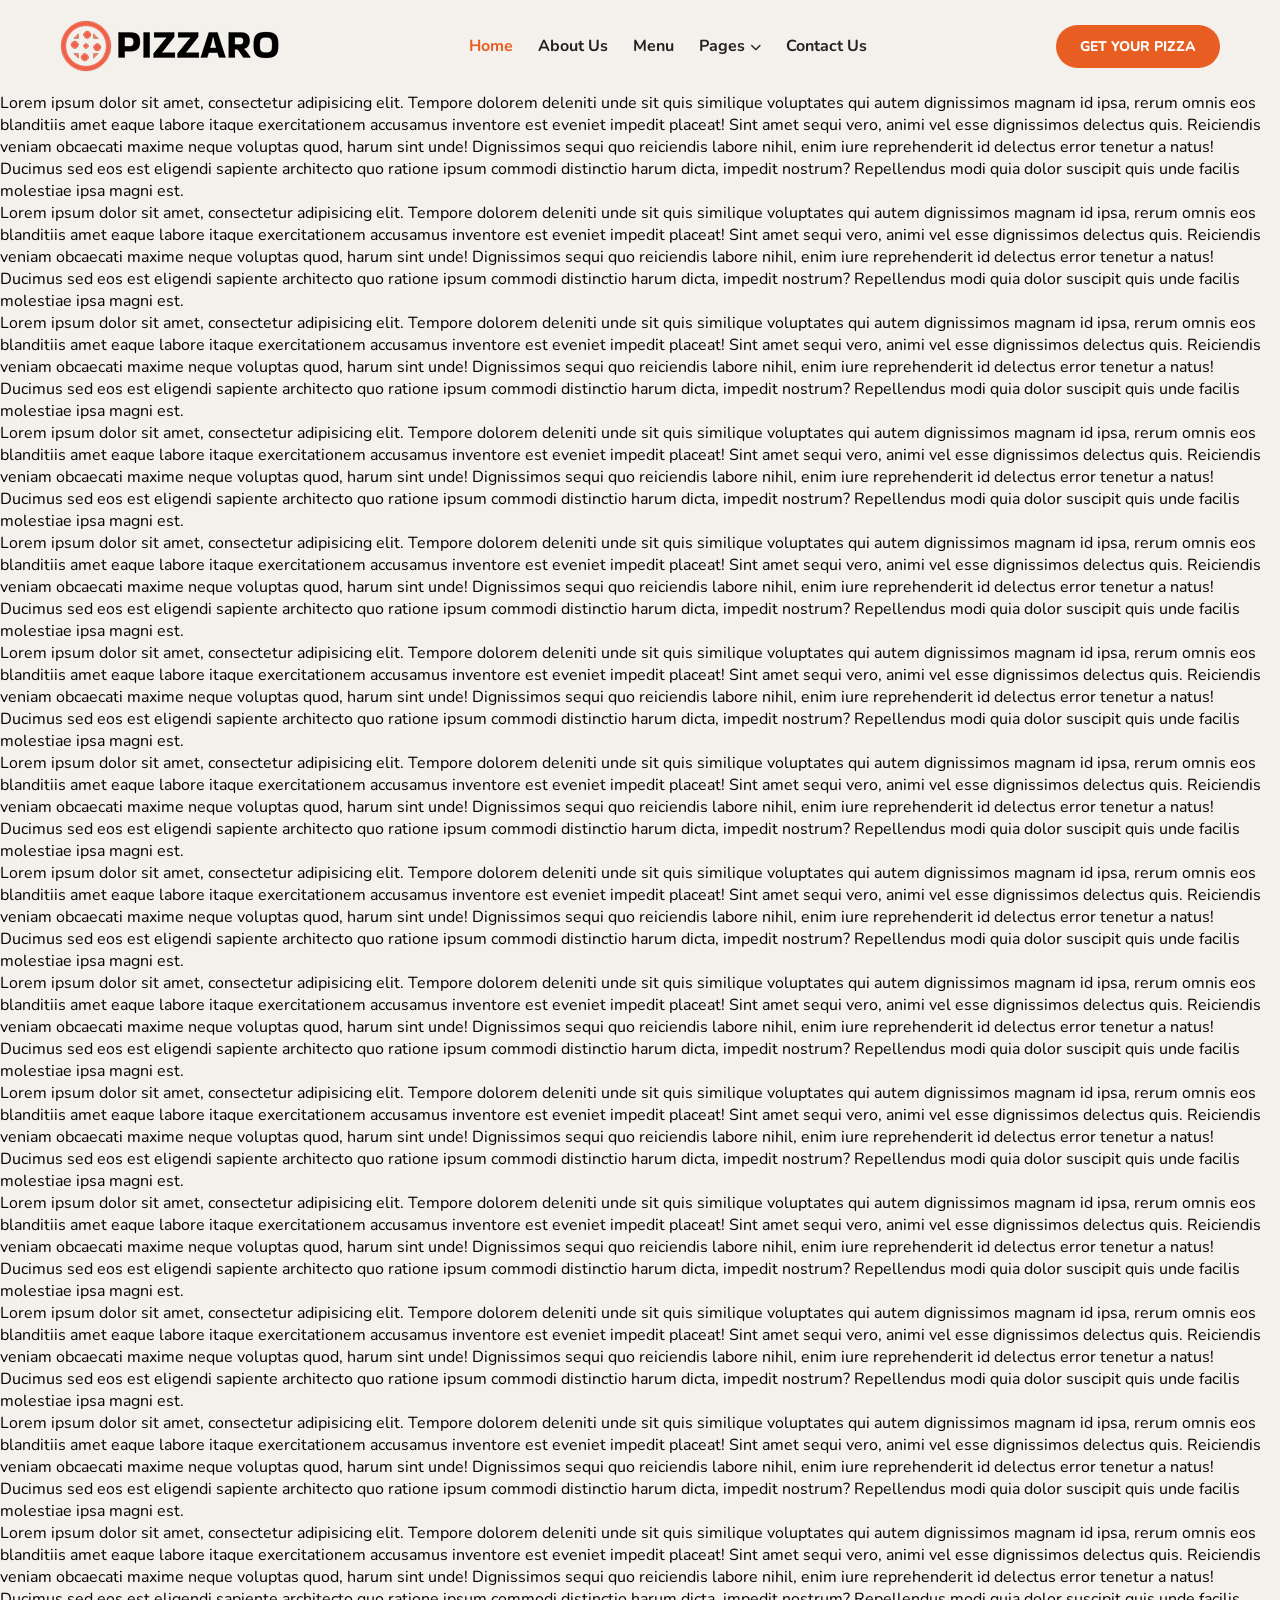
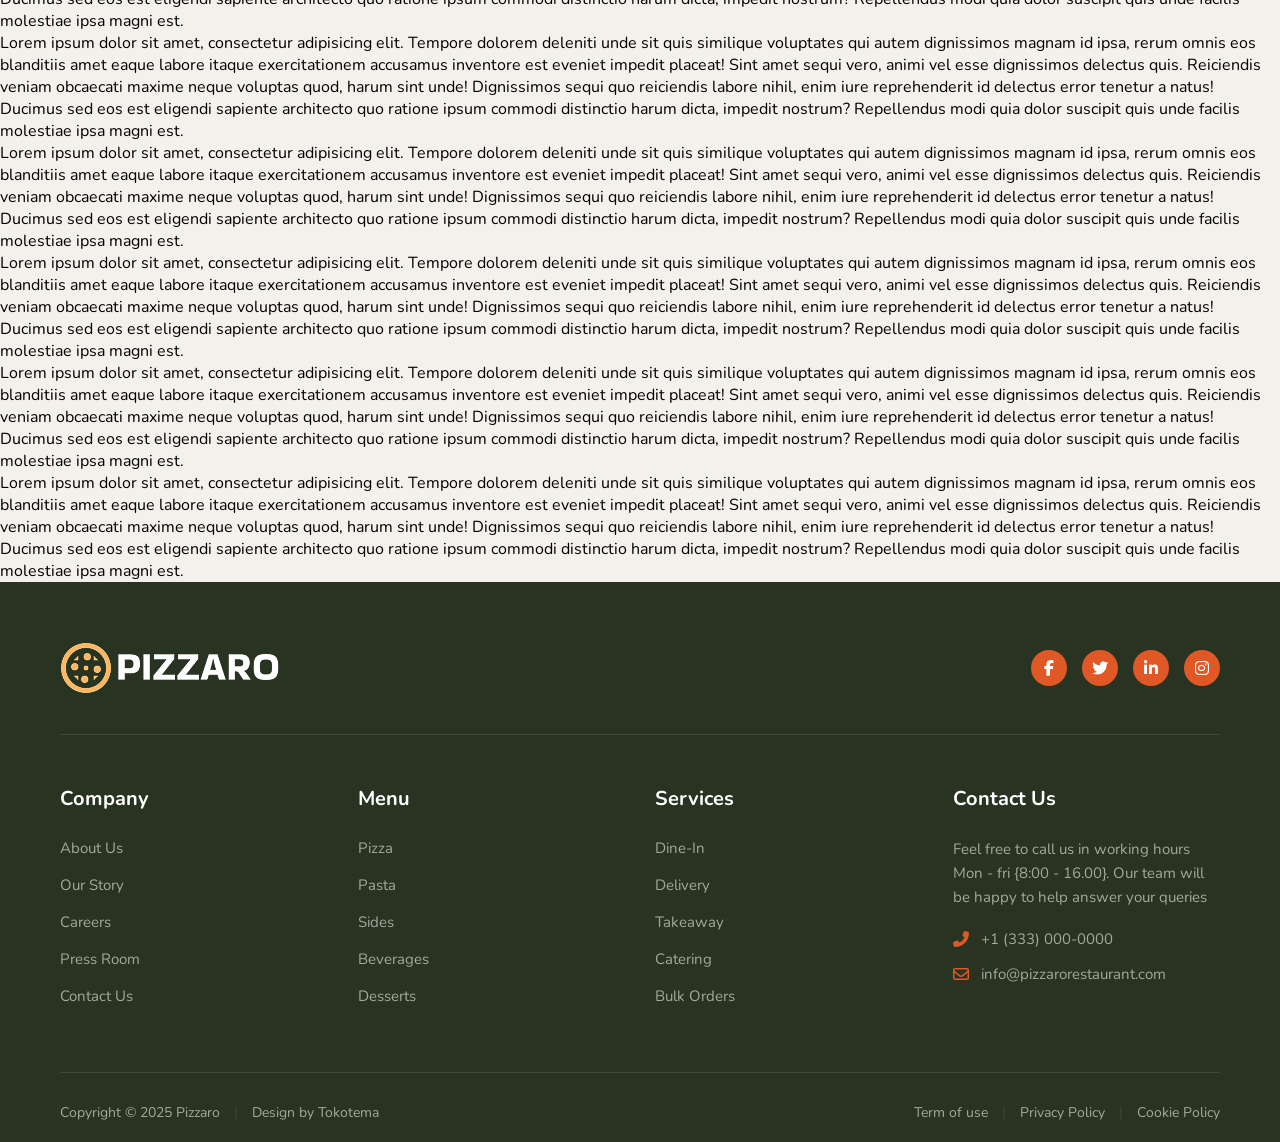
==== index.html @ 9d079f9e "Abdullah Commit" ====
<!DOCTYPE html>
<html lang="en">
<head>
    <meta charset="UTF-8">
    <meta name="viewport" content="width=device-width, initial-scale=1.0">
    <title>Pizzaro Footer</title>
    <!-- استدعاء خطوط FontAwesome للأيقونات -->
     <link href="https://fonts.googleapis.com/css2?family=Nunito:wght@400;600;700;800&display=swap" rel="stylesheet">
    <link rel="stylesheet" href="assets/CSS/all.min.css">
    <link rel="stylesheet" href="assets/CSS/style.css">
</head>
<body>
    <!-- Start Section navbar  -->
    <header class="header">
        <nav class="navbar">
            <!-- اللوجو -->
            <div class="logo">
         
                    <img src="assets/imgs/Logo.png" alt="logo-header">
               
            </div>

            <!-- زر القائمة للموبايل -->
            <div class="menu-toggle" id="mobile-menu">
                <span class="bar"></span>
                <span class="bar"></span>
                <span class="bar"></span>
            </div>

            <!-- روابط التنقل -->
            <ul class="nav-links">
                <li><a href="#" class="active">Home</a></li>
                <li><a href="#">About Us</a></li>
                <li><a href="#">Menu</a></li>
                <!-- قائمة منسدلة -->
                <li class="dropdown">
                    <a href="#">Pages <i class="fas fa-chevron-down"></i></a>
                    <ul class="dropdown-menu">
                        <li><a href="#">Delivery</a></li>
                        <li><a href="#">Our Chef</a></li>
                        <li><a href="#">Gallery</a></li>
                        <li><a href="#">Events</a></li>
                        <li><a href="#">Help Center</a></li>
                        <li><a href="#">404</a></li>
                    </ul>
                </li>
                <li><a href="#">Contact Us</a></li>
                <!-- الزر داخل القائمة في وضع الموبايل -->
                <li class="mobile-only"><a href="#" class="btn-pizza">GET YOUR PIZZA</a></li>
            </ul>

            <!-- الزر الأساسي (يختفي في الموبايل ليظهر داخل القائمة) -->
            <a href="#" class="btn-pizza desktop-only">GET YOUR PIZZA</a>
        </nav>
    </header>


        <div>
            <p>Lorem ipsum dolor sit amet, consectetur adipisicing elit. Tempore 
            dolorem deleniti unde sit quis similique voluptates qui 
            autem dignissimos magnam id ipsa, rerum omnis eos blanditiis amet eaque labore itaque exercitationem accusamus inventore 
            est eveniet impedit placeat! Sint amet sequi vero, animi vel esse dignissimos delectus quis. Reiciendis veniam obcaecati 
            maxime neque voluptas quod, harum sint unde! Dignissimos sequi quo reiciendis labore nihil, enim iure reprehenderit id delectus 
            error tenetur a natus! Ducimus sed eos est eligendi sapiente architecto quo ratione ipsum 
            commodi distinctio harum dicta, impedit nostrum? Repellendus modi quia dolor 
            suscipit quis unde facilis molestiae ipsa magni est.</p>
            
        <p>Lorem ipsum dolor sit amet, consectetur adipisicing elit. Tempore 
            dolorem deleniti unde sit quis similique voluptates qui 
            autem dignissimos magnam id ipsa, rerum omnis eos blanditiis amet eaque labore itaque exercitationem accusamus inventore 
            est eveniet impedit placeat! Sint amet sequi vero, animi vel esse dignissimos delectus quis. Reiciendis veniam obcaecati 
            maxime neque voluptas quod, harum sint unde! Dignissimos sequi quo reiciendis labore nihil, enim iure reprehenderit id delectus 
            error tenetur a natus! Ducimus sed eos est eligendi sapiente architecto quo ratione ipsum 
            commodi distinctio harum dicta, impedit nostrum? Repellendus modi quia dolor 
            suscipit quis unde facilis molestiae ipsa magni est.</p>

            
        <p>Lorem ipsum dolor sit amet, consectetur adipisicing elit. Tempore 
            dolorem deleniti unde sit quis similique voluptates qui 
            autem dignissimos magnam id ipsa, rerum omnis eos blanditiis amet eaque labore itaque exercitationem accusamus inventore 
            est eveniet impedit placeat! Sint amet sequi vero, animi vel esse dignissimos delectus quis. Reiciendis veniam obcaecati 
            maxime neque voluptas quod, harum sint unde! Dignissimos sequi quo reiciendis labore nihil, enim iure reprehenderit id delectus 
            error tenetur a natus! Ducimus sed eos est eligendi sapiente architecto quo ratione ipsum 
            commodi distinctio harum dicta, impedit nostrum? Repellendus modi quia dolor 
            suscipit quis unde facilis molestiae ipsa magni est.</p>
        <p>Lorem ipsum dolor sit amet, consectetur adipisicing elit. Tempore 
            dolorem deleniti unde sit quis similique voluptates qui 
            autem dignissimos magnam id ipsa, rerum omnis eos blanditiis amet eaque labore itaque exercitationem accusamus inventore 
            est eveniet impedit placeat! Sint amet sequi vero, animi vel esse dignissimos delectus quis. Reiciendis veniam obcaecati 
            maxime neque voluptas quod, harum sint unde! Dignissimos sequi quo reiciendis labore nihil, enim iure reprehenderit id delectus 
            error tenetur a natus! Ducimus sed eos est eligendi sapiente architecto quo ratione ipsum 
            commodi distinctio harum dicta, impedit nostrum? Repellendus modi quia dolor 
            suscipit quis unde facilis molestiae ipsa magni est.</p>
            
        <p>Lorem ipsum dolor sit amet, consectetur adipisicing elit. Tempore 
            dolorem deleniti unde sit quis similique voluptates qui 
            autem dignissimos magnam id ipsa, rerum omnis eos blanditiis amet eaque labore itaque exercitationem accusamus inventore 
            est eveniet impedit placeat! Sint amet sequi vero, animi vel esse dignissimos delectus quis. Reiciendis veniam obcaecati 
            maxime neque voluptas quod, harum sint unde! Dignissimos sequi quo reiciendis labore nihil, enim iure reprehenderit id delectus 
            error tenetur a natus! Ducimus sed eos est eligendi sapiente architecto quo ratione ipsum 
            commodi distinctio harum dicta, impedit nostrum? Repellendus modi quia dolor 
            suscipit quis unde facilis molestiae ipsa magni est.</p>
            
        <p>Lorem ipsum dolor sit amet, consectetur adipisicing elit. Tempore 
            dolorem deleniti unde sit quis similique voluptates qui 
            autem dignissimos magnam id ipsa, rerum omnis eos blanditiis amet eaque labore itaque exercitationem accusamus inventore 
            est eveniet impedit placeat! Sint amet sequi vero, animi vel esse dignissimos delectus quis. Reiciendis veniam obcaecati 
            maxime neque voluptas quod, harum sint unde! Dignissimos sequi quo reiciendis labore nihil, enim iure reprehenderit id delectus 
            error tenetur a natus! Ducimus sed eos est eligendi sapiente architecto quo ratione ipsum 
            commodi distinctio harum dicta, impedit nostrum? Repellendus modi quia dolor 
            suscipit quis unde facilis molestiae ipsa magni est.</p>
            
        <p>Lorem ipsum dolor sit amet, consectetur adipisicing elit. Tempore 
            dolorem deleniti unde sit quis similique voluptates qui 
            autem dignissimos magnam id ipsa, rerum omnis eos blanditiis amet eaque labore itaque exercitationem accusamus inventore 
            est eveniet impedit placeat! Sint amet sequi vero, animi vel esse dignissimos delectus quis. Reiciendis veniam obcaecati 
            maxime neque voluptas quod, harum sint unde! Dignissimos sequi quo reiciendis labore nihil, enim iure reprehenderit id delectus 
            error tenetur a natus! Ducimus sed eos est eligendi sapiente architecto quo ratione ipsum 
            commodi distinctio harum dicta, impedit nostrum? Repellendus modi quia dolor 
            suscipit quis unde facilis molestiae ipsa magni est.</p>
            
        <p>Lorem ipsum dolor sit amet, consectetur adipisicing elit. Tempore 
            dolorem deleniti unde sit quis similique voluptates qui 
            autem dignissimos magnam id ipsa, rerum omnis eos blanditiis amet eaque labore itaque exercitationem accusamus inventore 
            est eveniet impedit placeat! Sint amet sequi vero, animi vel esse dignissimos delectus quis. Reiciendis veniam obcaecati 
            maxime neque voluptas quod, harum sint unde! Dignissimos sequi quo reiciendis labore nihil, enim iure reprehenderit id delectus 
            error tenetur a natus! Ducimus sed eos est eligendi sapiente architecto quo ratione ipsum 
            commodi distinctio harum dicta, impedit nostrum? Repellendus modi quia dolor 
            suscipit quis unde facilis molestiae ipsa magni est.</p>
            
        <p>Lorem ipsum dolor sit amet, consectetur adipisicing elit. Tempore 
            dolorem deleniti unde sit quis similique voluptates qui 
            autem dignissimos magnam id ipsa, rerum omnis eos blanditiis amet eaque labore itaque exercitationem accusamus inventore 
            est eveniet impedit placeat! Sint amet sequi vero, animi vel esse dignissimos delectus quis. Reiciendis veniam obcaecati 
            maxime neque voluptas quod, harum sint unde! Dignissimos sequi quo reiciendis labore nihil, enim iure reprehenderit id delectus 
            error tenetur a natus! Ducimus sed eos est eligendi sapiente architecto quo ratione ipsum 
            commodi distinctio harum dicta, impedit nostrum? Repellendus modi quia dolor 
            suscipit quis unde facilis molestiae ipsa magni est.</p>
            
        <p>Lorem ipsum dolor sit amet, consectetur adipisicing elit. Tempore 
            dolorem deleniti unde sit quis similique voluptates qui 
            autem dignissimos magnam id ipsa, rerum omnis eos blanditiis amet eaque labore itaque exercitationem accusamus inventore 
            est eveniet impedit placeat! Sint amet sequi vero, animi vel esse dignissimos delectus quis. Reiciendis veniam obcaecati 
            maxime neque voluptas quod, harum sint unde! Dignissimos sequi quo reiciendis labore nihil, enim iure reprehenderit id delectus 
            error tenetur a natus! Ducimus sed eos est eligendi sapiente architecto quo ratione ipsum 
            commodi distinctio harum dicta, impedit nostrum? Repellendus modi quia dolor 
            suscipit quis unde facilis molestiae ipsa magni est.</p>
            
        <p>Lorem ipsum dolor sit amet, consectetur adipisicing elit. Tempore 
            dolorem deleniti unde sit quis similique voluptates qui 
            autem dignissimos magnam id ipsa, rerum omnis eos blanditiis amet eaque labore itaque exercitationem accusamus inventore 
            est eveniet impedit placeat! Sint amet sequi vero, animi vel esse dignissimos delectus quis. Reiciendis veniam obcaecati 
            maxime neque voluptas quod, harum sint unde! Dignissimos sequi quo reiciendis labore nihil, enim iure reprehenderit id delectus 
            error tenetur a natus! Ducimus sed eos est eligendi sapiente architecto quo ratione ipsum 
            commodi distinctio harum dicta, impedit nostrum? Repellendus modi quia dolor 
            suscipit quis unde facilis molestiae ipsa magni est.</p>
            
        <p>Lorem ipsum dolor sit amet, consectetur adipisicing elit. Tempore 
            dolorem deleniti unde sit quis similique voluptates qui 
            autem dignissimos magnam id ipsa, rerum omnis eos blanditiis amet eaque labore itaque exercitationem accusamus inventore 
            est eveniet impedit placeat! Sint amet sequi vero, animi vel esse dignissimos delectus quis. Reiciendis veniam obcaecati 
            maxime neque voluptas quod, harum sint unde! Dignissimos sequi quo reiciendis labore nihil, enim iure reprehenderit id delectus 
            error tenetur a natus! Ducimus sed eos est eligendi sapiente architecto quo ratione ipsum 
            commodi distinctio harum dicta, impedit nostrum? Repellendus modi quia dolor 
            suscipit quis unde facilis molestiae ipsa magni est.</p>
            
        <p>Lorem ipsum dolor sit amet, consectetur adipisicing elit. Tempore 
            dolorem deleniti unde sit quis similique voluptates qui 
            autem dignissimos magnam id ipsa, rerum omnis eos blanditiis amet eaque labore itaque exercitationem accusamus inventore 
            est eveniet impedit placeat! Sint amet sequi vero, animi vel esse dignissimos delectus quis. Reiciendis veniam obcaecati 
            maxime neque voluptas quod, harum sint unde! Dignissimos sequi quo reiciendis labore nihil, enim iure reprehenderit id delectus 
            error tenetur a natus! Ducimus sed eos est eligendi sapiente architecto quo ratione ipsum 
            commodi distinctio harum dicta, impedit nostrum? Repellendus modi quia dolor 
            suscipit quis unde facilis molestiae ipsa magni est.</p>
            
        <p>Lorem ipsum dolor sit amet, consectetur adipisicing elit. Tempore 
            dolorem deleniti unde sit quis similique voluptates qui 
            autem dignissimos magnam id ipsa, rerum omnis eos blanditiis amet eaque labore itaque exercitationem accusamus inventore 
            est eveniet impedit placeat! Sint amet sequi vero, animi vel esse dignissimos delectus quis. Reiciendis veniam obcaecati 
            maxime neque voluptas quod, harum sint unde! Dignissimos sequi quo reiciendis labore nihil, enim iure reprehenderit id delectus 
            error tenetur a natus! Ducimus sed eos est eligendi sapiente architecto quo ratione ipsum 
            commodi distinctio harum dicta, impedit nostrum? Repellendus modi quia dolor 
            suscipit quis unde facilis molestiae ipsa magni est.</p>
            
        <p>Lorem ipsum dolor sit amet, consectetur adipisicing elit. Tempore 
            dolorem deleniti unde sit quis similique voluptates qui 
            autem dignissimos magnam id ipsa, rerum omnis eos blanditiis amet eaque labore itaque exercitationem accusamus inventore 
            est eveniet impedit placeat! Sint amet sequi vero, animi vel esse dignissimos delectus quis. Reiciendis veniam obcaecati 
            maxime neque voluptas quod, harum sint unde! Dignissimos sequi quo reiciendis labore nihil, enim iure reprehenderit id delectus 
            error tenetur a natus! Ducimus sed eos est eligendi sapiente architecto quo ratione ipsum 
            commodi distinctio harum dicta, impedit nostrum? Repellendus modi quia dolor 
            suscipit quis unde facilis molestiae ipsa magni est.</p>
            
        <p>Lorem ipsum dolor sit amet, consectetur adipisicing elit. Tempore 
            dolorem deleniti unde sit quis similique voluptates qui 
            autem dignissimos magnam id ipsa, rerum omnis eos blanditiis amet eaque labore itaque exercitationem accusamus inventore 
            est eveniet impedit placeat! Sint amet sequi vero, animi vel esse dignissimos delectus quis. Reiciendis veniam obcaecati 
            maxime neque voluptas quod, harum sint unde! Dignissimos sequi quo reiciendis labore nihil, enim iure reprehenderit id delectus 
            error tenetur a natus! Ducimus sed eos est eligendi sapiente architecto quo ratione ipsum 
            commodi distinctio harum dicta, impedit nostrum? Repellendus modi quia dolor 
            suscipit quis unde facilis molestiae ipsa magni est.</p>
            
        <p>Lorem ipsum dolor sit amet, consectetur adipisicing elit. Tempore 
            dolorem deleniti unde sit quis similique voluptates qui 
            autem dignissimos magnam id ipsa, rerum omnis eos blanditiis amet eaque labore itaque exercitationem accusamus inventore 
            est eveniet impedit placeat! Sint amet sequi vero, animi vel esse dignissimos delectus quis. Reiciendis veniam obcaecati 
            maxime neque voluptas quod, harum sint unde! Dignissimos sequi quo reiciendis labore nihil, enim iure reprehenderit id delectus 
            error tenetur a natus! Ducimus sed eos est eligendi sapiente architecto quo ratione ipsum 
            commodi distinctio harum dicta, impedit nostrum? Repellendus modi quia dolor 
            suscipit quis unde facilis molestiae ipsa magni est.</p>
            
        <p>Lorem ipsum dolor sit amet, consectetur adipisicing elit. Tempore 
            dolorem deleniti unde sit quis similique voluptates qui 
            autem dignissimos magnam id ipsa, rerum omnis eos blanditiis amet eaque labore itaque exercitationem accusamus inventore 
            est eveniet impedit placeat! Sint amet sequi vero, animi vel esse dignissimos delectus quis. Reiciendis veniam obcaecati 
            maxime neque voluptas quod, harum sint unde! Dignissimos sequi quo reiciendis labore nihil, enim iure reprehenderit id delectus 
            error tenetur a natus! Ducimus sed eos est eligendi sapiente architecto quo ratione ipsum 
            commodi distinctio harum dicta, impedit nostrum? Repellendus modi quia dolor 
            suscipit quis unde facilis molestiae ipsa magni est.</p>
            
        <p>Lorem ipsum dolor sit amet, consectetur adipisicing elit. Tempore 
            dolorem deleniti unde sit quis similique voluptates qui 
            autem dignissimos magnam id ipsa, rerum omnis eos blanditiis amet eaque labore itaque exercitationem accusamus inventore 
            est eveniet impedit placeat! Sint amet sequi vero, animi vel esse dignissimos delectus quis. Reiciendis veniam obcaecati 
            maxime neque voluptas quod, harum sint unde! Dignissimos sequi quo reiciendis labore nihil, enim iure reprehenderit id delectus 
            error tenetur a natus! Ducimus sed eos est eligendi sapiente architecto quo ratione ipsum 
            commodi distinctio harum dicta, impedit nostrum? Repellendus modi quia dolor 
            suscipit  quis unde facilis molestiae ipsa magni est.</p>
        </div>
       


   <!-- Start Section footer  -->
    <footer class="footer">
        <div class="container">
            
            <!-- القسم العلوي (اللوجو وأيقونات التواصل) -->
            <div class="footer-top">
                <div class="footer-logo">
                  
                    <img src="assets/imgs/Logo-1.png" alt="logo-footer">
                   
                </div>
                <div class="social-icons">
                    <a href="#"><i class="fab fa-facebook-f"></i></a>
                    <a href="#"><i class="fab fa-twitter"></i></a>
                    <a href="#"><i class="fab fa-linkedin-in"></i></a>
                    <a href="#"><i class="fab fa-instagram"></i></a>
                </div>
            </div>

            <!-- القسم الأوسط (الروابط) -->
            <div class="footer-middle">
                <!-- العمود الأول -->
                <div class="footer-col">
                    <h3>Company</h3>
                    <ul>
                        <li><a href="#">About Us</a></li>
                        <li><a href="#">Our Story</a></li>
                        <li><a href="#">Careers</a></li>
                        <li><a href="#">Press Room</a></li>
                        <li><a href="#">Contact Us</a></li>
                    </ul>
                </div>
                <!-- العمود الثاني -->
                <div class="footer-col">
                    <h3>Menu</h3>
                    <ul>
                        <li><a href="#">Pizza</a></li>
                        <li><a href="#">Pasta</a></li>
                        <li><a href="#">Sides</a></li>
                        <li><a href="#">Beverages</a></li>
                        <li><a href="#">Desserts</a></li>
                    </ul>
                </div>
                <!-- العمود الثالث -->
                <div class="footer-col">
                    <h3>Services</h3>
                    <ul>
                        <li><a href="#">Dine-In</a></li>
                        <li><a href="#">Delivery</a></li>
                        <li><a href="#">Takeaway</a></li>
                        <li><a href="#">Catering</a></li>
                        <li><a href="#">Bulk Orders</a></li>
                    </ul>
                </div>
                <!-- العمود الرابع -->
                <div class="footer-col contact-col">
                    <h3>Contact Us</h3>
                    <p class="contact-desc">Feel free to call us in working hours Mon - fri {8:00 - 16.00}. Our team will be happy to help answer your queries</p>
                    <p class="contact-info"><i class="fas fa-phone-alt"></i> +1 (333) 000-0000</p>
                    <p class="contact-info"><i class="far fa-envelope"></i> info@pizzarorestaurant.com</p>
                </div>
            </div>

            <!-- القسم السفلي (حقوق النشر والروابط القانونية) -->
            <div class="footer-bottom">
                <div class="copyright">
                    Copyright &copy; 2025 Pizzaro <span class="divider">|</span> Design by Tokotema
                </div>
                <div class="legal-links">
                    <a href="#">Term of use</a> <span class="divider">|</span>
                    <a href="#">Privacy Policy</a> <span class="divider">|</span>
                    <a href="#">Cookie Policy</a>
                </div>
            </div>

        </div>
    </footer>
    <script src="assets/JS/main.js"></script>
</body>
</html>
---- assets/CSS/style.css ----
* {
    margin: 0;
    padding: 0;
    box-sizing: border-box;
    font-family: 'Segoe UI', Tahoma, Geneva, Verdana, sans-serif;
    font-family: 'Nunito', sans-serif;
}

body {
    /* لون خلفية الصفحة لعرض الفوتر بشكل واضح */
   background-color: #f4f0eb;
}


:root {
    --bg-color: #293322;        /* اللون الأخضر الزيتوني الداكن */
    --text-color: #a4a89d;      /* لون النصوص الرمادي الفاتح */
    --white-color: #ffffff;     /* اللون الأبيض للعناوين */
    --primary-color: #df5825;   /* اللون البرتقالي للأيقونات */
    --border-color: rgba(255, 255, 255, 0.1); /* لون الخطوط الفاصلة */
}
.container {
    max-width: 1200px;
    margin: 0 auto;
    padding: 0 20px;
}
/* section navbar  */
/* إعدادات عامة */
* {
    margin: 0;
    padding: 0;
    box-sizing: border-box;
    font-family: 'Nunito', sans-serif;
}

body {
    background-color: #f4f0eb; /* لون الخلفية الكريمي المائل للأبيض */
}

/* حاوية الهيدر والنافبار */
.header {
    background-color: #f4f0eb;
    width: 100%;
    position: relative;
    z-index: 999;
}

.navbar {
    display: flex;
    justify-content: space-between;
    align-items: center;
    max-width: 1200px;
    margin: 0 auto;
    padding: 20px;
}

/* تنسيق اللوجو */
.logo {
    display: flex;
    align-items: center;
    gap: 10px;
}

.logo h2 {
    font-size: 26px;
    font-weight: 800;
    color: #111;
    letter-spacing: 0.5px;
}

/* تنسيق الروابط */
.nav-links {
    display: flex;
    list-style: none;
    align-items: center;
    gap: 25px;
}

.nav-links li a {
    text-decoration: none;
    color: #222;
    font-weight: 700;
    font-size: 16px;
    transition: color 0.3s ease;
    display: flex;
    align-items: center;
    gap: 5px;
}

.nav-links li a:hover,
.nav-links li a.active {
    color: #e85d22; /* اللون البرتقالي */
}

/* أيقونة السهم في القائمة */
.nav-links li a i {
    font-size: 11px;
    margin-top: 2px;
}

/* تنسيق القائمة المنسدلة (Dropdown) */
.dropdown {
    position: relative;
}

.dropdown-menu {
    position: absolute;
    top: 100%;
    left: 0;
    background-color: #f4f0eb;
    min-width: 150px;
    list-style: none;
    border-radius: 5px;
    box-shadow: 0 10px 20px rgba(0,0,0,0.05);
    padding: 10px 0;
    /* لإخفاء القائمة بلمسة جمالية */
    opacity: 0;
    visibility: hidden;
    transform: translateY(10px);
    transition: all 0.3s ease;
}

/* إظهار القائمة عند الوقوف عليها بالماوس */
.dropdown:hover .dropdown-menu {
    opacity: 1;
    visibility: visible;
    transform: translateY(0);
}

.dropdown-menu li {
    margin: 0;
}

.dropdown-menu li a {
    padding: 10px 20px;
    font-size: 15px;
    font-weight: 600;
}

.dropdown-menu li a:hover {
    color: #e85d22;
    background-color: rgba(232, 93, 34, 0.05);
}

/* تنسيق زر GET YOUR PIZZA */
.btn-pizza {
    background-color: #e85d22;
    color: #fff !important;
    padding: 12px 24px;
    border-radius: 25px;
    text-decoration: none;
    font-weight: 800 !important;
    font-size: 14px;
    transition: background-color 0.3s ease, transform 0.2s;
}

.btn-pizza:hover {
    background-color: #cf4f1b;
    transform: scale(1.05);
}

.mobile-only {
    display: none;
}

/* زر الهامبرجر (للموبايل) */
.menu-toggle {
    display: none;
    flex-direction: column;
    cursor: pointer;
    gap: 5px;
}

.menu-toggle .bar {
    width: 25px;
    height: 3px;
    background-color: #111;
    transition: 0.3s;
}

/* =========================================
   التجاوب مع الشاشات (Responsive Design) 
   ========================================= */

@media (max-width: 992px) {
    
}


/* section footer  */


.footer {
    background-color: var(--bg-color);
    color: var(--text-color);
    padding: 60px 0 20px;
}




.footer-top {
    display: flex;
    justify-content: space-between;
    align-items: center;
    padding-bottom: 40px;
    border-bottom: 1px solid var(--border-color);
}

.footer-logo {
    display: flex;
    align-items: center;
    gap: 10px;
}

.footer-logo h2 {
    color: var(--white-color);
    font-size: 28px;
    font-weight: 800;
    letter-spacing: 1px;
}

.social-icons {
    display: flex;
    gap: 15px;
}

.social-icons a {
    display: flex;
    justify-content: center;
    align-items: center;
    width: 36px;
    height: 36px;
    background-color: var(--primary-color);
    color: var(--white-color);
    text-decoration: none;
    border-radius: 50%;
    font-size: 16px;
    transition: background-color 0.3s ease;
}

.social-icons a:hover {
    background-color:var(--white-color);
    color: var(--bg-color);
}


.footer-middle {
    display: grid;
    grid-template-columns: repeat(4, 1fr);
    gap: 30px;
    padding: 50px 0;
}

.footer-col h3 {
    color: var(--white-color);
    font-size: 20px;
    margin-bottom: 25px;
    font-weight: 700;
}

.footer-col ul {
    list-style: none;
}

.footer-col ul li {
    margin-bottom: 15px;
}

.footer-col ul li a {
    color: var(--text-color);
    text-decoration: none;
    font-size: 15px;
    transition: color 0.3s ease;
}

.footer-col ul li a:hover {
    color: #ffffff;
}


.contact-desc {
    font-size: 15px;
    line-height: 1.6;
    margin-bottom: 20px;
}

.contact-info {
    font-size: 15px;
    margin-bottom: 15px;
    display: flex;
    align-items: center;
    gap: 12px;
}

.contact-info i {
    color: var(--primary-color);
    font-size: 16px;
}


.footer-bottom {
    display: flex;
    justify-content: space-between;
    align-items: center;
    padding-top: 30px;
    border-top: 1px solid var(--border-color);
    font-size: 14px;
}

.footer-bottom a {
    color: var(--text-color);
    text-decoration: none;
    transition: color 0.3s ease;
}

.footer-bottom a:hover {
    color: var(--primary-color);
}

.divider {
    margin: 0 10px;
    color: var(--border-color);
}


/* End section footer   */

/* =========================================
   Media Query
   ========================================= */


@media (max-width: 992px) {
   
   .nav-links {
        gap: 15px;
    }
}

@media (max-width: 768px) {
    .menu-toggle {
        display: flex;
    }

    .desktop-only {
        display: none;
    }

    .mobile-only {
        display: block;
        margin-top: 15px;
    }

    /* تحويل الروابط إلى قائمة عمودية مخفية تظهر بالضغط */
    .nav-links {
        position: absolute;
        top: 75px;
        left: -100%;
        width: 100%;
        background-color: #f4f0eb;
        flex-direction: column;
        align-items: center;
        padding: 30px 0;
        box-shadow: 0 10px 15px rgba(0,0,0,0.1);
        transition: 0.4s ease-in-out;
    }

    /* كلاس active الذي يتم إضافته بالجافاسكربت لإظهار القائمة */
    .nav-links.active {
        left: 0;
    }

    .nav-links li {
        margin: 10px 0;
    }

    /* تعديل القائمة المنسدلة في الموبايل */
    .dropdown-menu {
        position: static;
        box-shadow: none;
        opacity: 1;
        visibility: visible;
        transform: none;
        display: none;
        background-color: rgba(0,0,0,0.03);
        text-align: center;
    }

    /* يمكنك استخدام الجافاسكريبت لفتحها، لكن هنا تظهر تلقائياً عند النقر لتبسيط الكود */
    .dropdown:hover .dropdown-menu {
        display: block;
    }
   
   
    .footer-middle {
        grid-template-columns: repeat(2, 1fr);
    }
}


@media (max-width: 768px) {
    .footer-top {
        flex-direction: column;
        gap: 25px;
        text-align: center;
    }
    
    .footer-bottom {
        flex-direction: column;
        gap: 20px;
        text-align: center;
    }
}


@media (max-width: 480px) {
    .footer-middle {
        grid-template-columns: 1fr;
        text-align: center;
    }
    
    .contact-info {
        justify-content: center;
    }
}
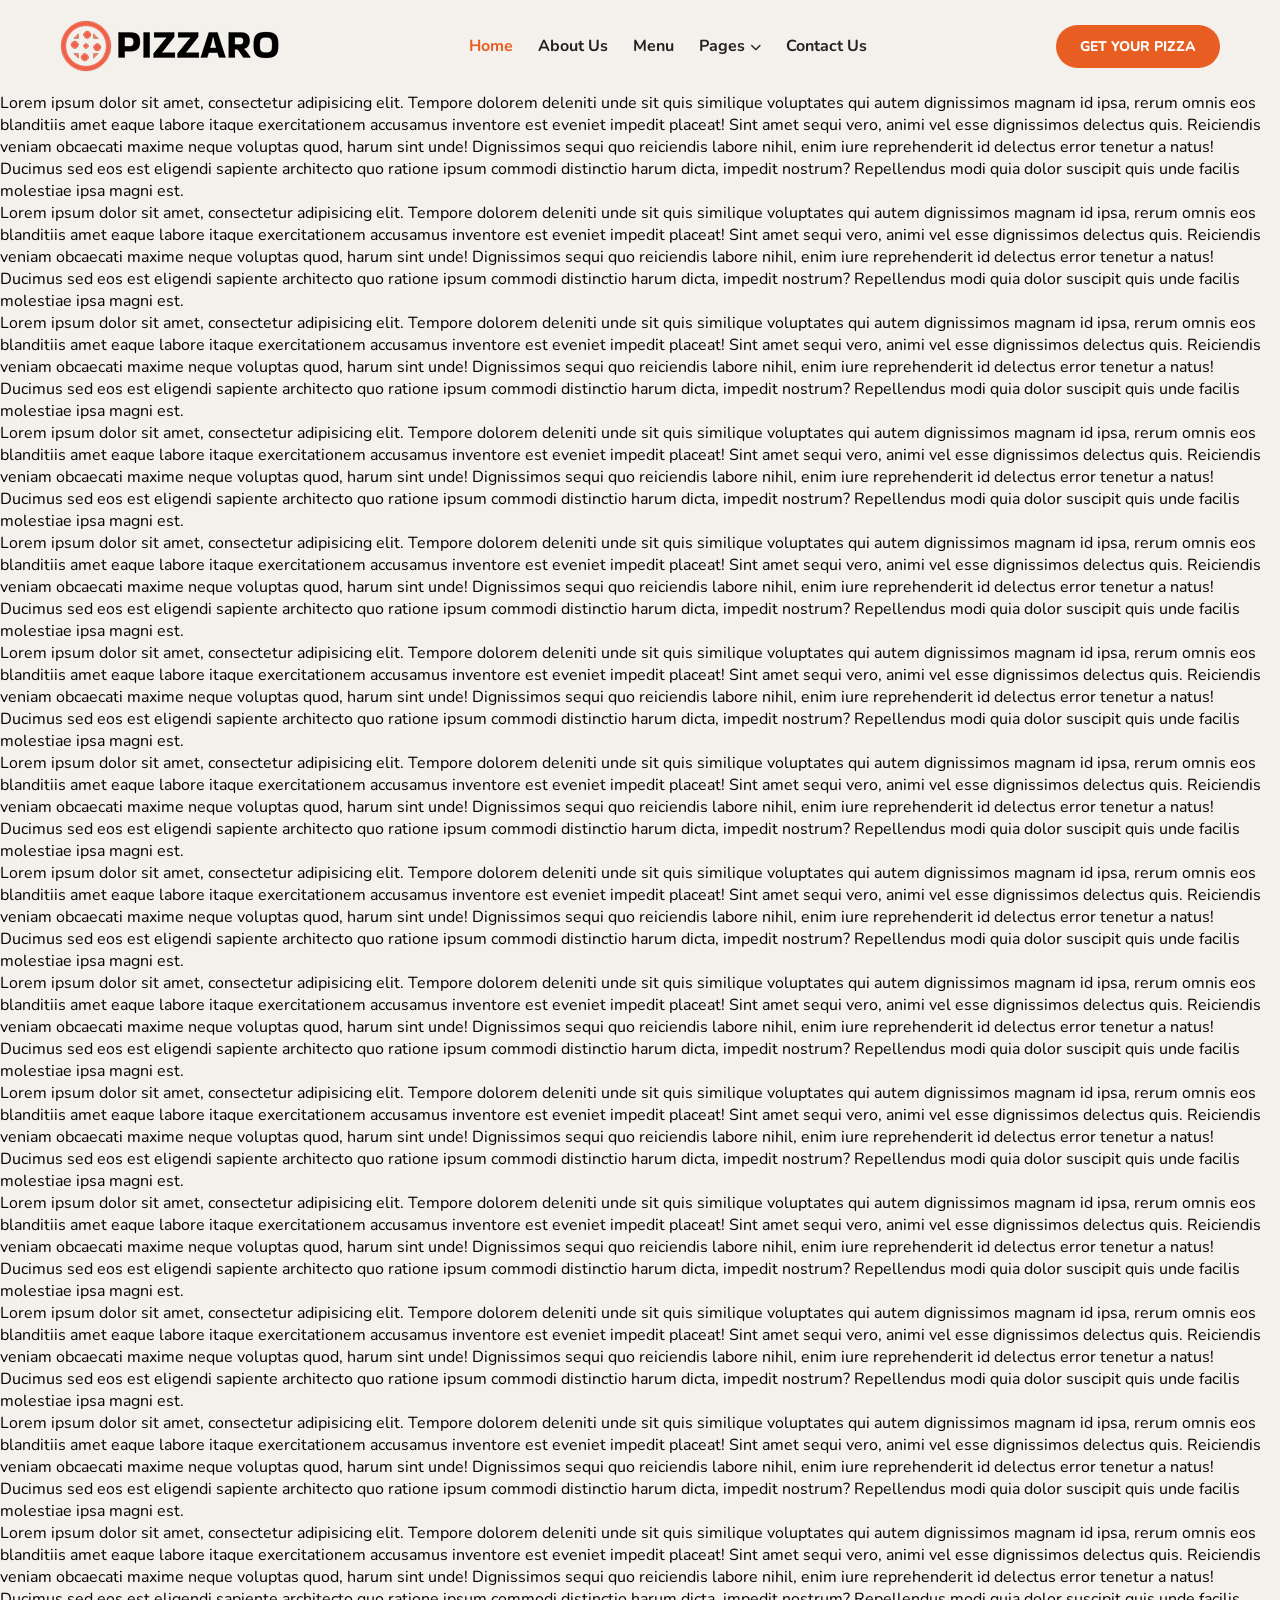
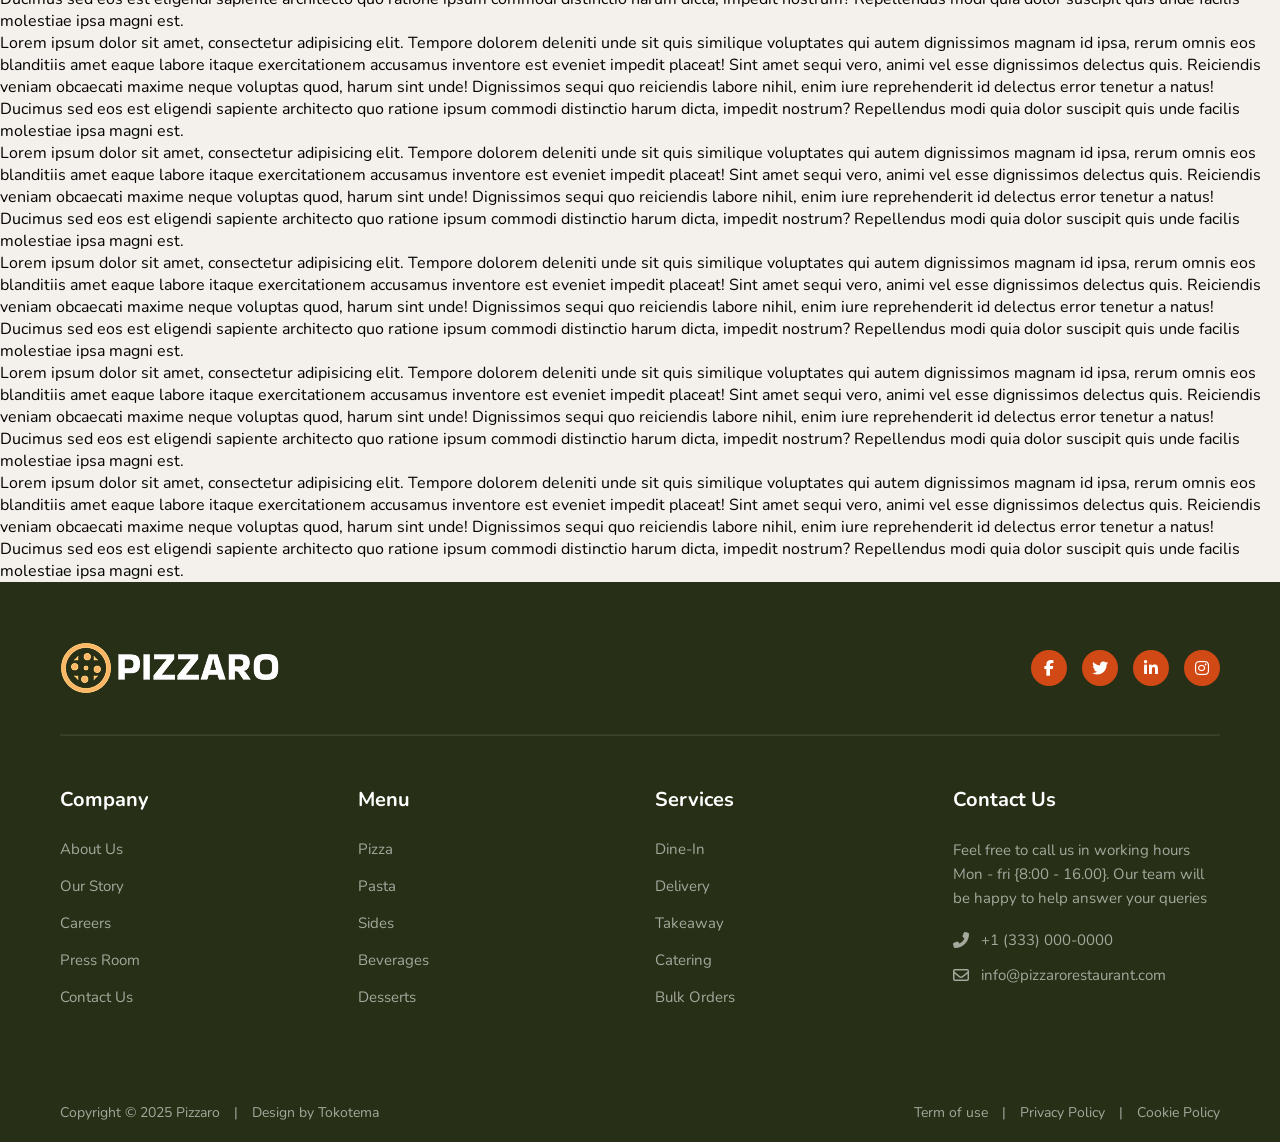
==== commit 69881d89: "update root" ====
--- a/index.html
+++ b/index.html
@@ -248,12 +248,12 @@
                     <a href="#"><i class="fab fa-instagram"></i></a>
                 </div>
             </div>
-
+            <hr>
             <!-- القسم الأوسط (الروابط) -->
             <div class="footer-middle">
                 <!-- العمود الأول -->
                 <div class="footer-col">
-                    <h3>Company</h3>
+                    <h2>Company</h2>
                     <ul>
                         <li><a href="#">About Us</a></li>
                         <li><a href="#">Our Story</a></li>
@@ -264,7 +264,7 @@
                 </div>
                 <!-- العمود الثاني -->
                 <div class="footer-col">
-                    <h3>Menu</h3>
+                    <h2>Menu</h2>
                     <ul>
                         <li><a href="#">Pizza</a></li>
                         <li><a href="#">Pasta</a></li>
@@ -275,7 +275,7 @@
                 </div>
                 <!-- العمود الثالث -->
                 <div class="footer-col">
-                    <h3>Services</h3>
+                    <h2>Services</h2>
                     <ul>
                         <li><a href="#">Dine-In</a></li>
                         <li><a href="#">Delivery</a></li>
@@ -286,7 +286,7 @@
                 </div>
                 <!-- العمود الرابع -->
                 <div class="footer-col contact-col">
-                    <h3>Contact Us</h3>
+                    <h2>Contact Us</h2>
                     <p class="contact-desc">Feel free to call us in working hours Mon - fri {8:00 - 16.00}. Our team will be happy to help answer your queries</p>
                     <p class="contact-info"><i class="fas fa-phone-alt"></i> +1 (333) 000-0000</p>
                     <p class="contact-info"><i class="far fa-envelope"></i> info@pizzarorestaurant.com</p>
--- a/assets/CSS/style.css
+++ b/assets/CSS/style.css
@@ -8,36 +8,80 @@
 }
 
 body {
-    /* لون خلفية الصفحة لعرض الفوتر بشكل واضح */
-   background-color: #f4f0eb;
-}
-
+     background-color: #f4f0eb; /* لون الخلفية الكريمي المائل للأبيض */   
+}
 
 :root {
-    --bg-color: #293322;        /* اللون الأخضر الزيتوني الداكن */
-    --text-color: #a4a89d;      /* لون النصوص الرمادي الفاتح */
-    --white-color: #ffffff;     /* اللون الأبيض للعناوين */
-    --primary-color: #df5825;   /* اللون البرتقالي للأيقونات */
-    --border-color: rgba(255, 255, 255, 0.1); /* لون الخطوط الفاصلة */
-}
+    /* =========================================
+       1. Colors (الألوان)
+       ========================================= */
+    
+    /* الألوان الأساسية (Primary Colors) */
+    --pz-primary: #e85d22;           /* البرتقالي الأساسي (اللوجو، الأزرار، التميزات) */
+    --pz-primary-hover: #d14a16;     /* برتقالي داكن (للهوفر - Hover) */
+    --pz-secondary: #ffb700;         /* أصفر/ذهبي (لأيقونات التقييم والنجوم) */
+    
+    /* ألوان الخلفيات (Background Colors) */
+    --pz-bg-body: #f4f0eb;           /* الكريمي/الأوف وايت (خلفية الموقع الرئيسية) */
+    --pz-bg-footer: #272F16;         /* الزيتي/الأخضر الداكن (خلفية الفوتر) */
+    --pz-bg-white: #ffffff;          /* أبيض نقي (لخلفيات الكروت والقوائم) */
+    
+    /* ألوان النصوص (Text Colors) */
+    --pz-text-heading: #111111;      /* أسود داكن (للعناوين H1, H2, H3) */
+    --pz-text-body: #555555;         /* رمادي داكن (للنصوص العادية والفقرات) */
+    --pz-text-footer: #a4a89d;       /* رمادي فاتح (لنصوص وروابط الفوتر) */
+    --pz-text-white: #ffffff;        /* أبيض (للنصوص داخل الأزرار البرتقالية) */
+    
+    /* ألوان الحدود والفواصل (Border Colors) */
+    --pz-border-light: rgba(0, 0, 0, 0.08);   
+    --pz-border-dark: rgba(255, 255, 255, 0.1);
+
+    /* =========================================
+       2. Typography (الخطوط)
+       ========================================= */
+    --pz-font-primary: 'Nunito', sans-serif;
+    --pz-font-accent: 'Pacifico', cursive; /* للكلمات مثل "Fresh Woodfired Pizza" */
+
+    /* أوزان الخطوط (Font Weights) */
+    --fw-regular: 400;
+    --fw-semibold: 600;
+    --fw-bold: 700;
+    --fw-extrabold: 800;
+    --fw-black: 900;
+
+    /* =========================================
+       3. Transitions & Shadows (الانتقالات والظلال)
+       ========================================= */
+    
+    /* الانتقالات الناعمة (Transitions) */
+    --transition-fast: all 0.2s ease-in-out;
+    --transition-normal: all 0.3s ease-in-out;
+    --transition-slow: all 0.5s ease-in-out;
+
+    /* منحنى الحركة (Bezier Curves) لجعل الحركات طبيعية ومرنة مثل Elementor */
+    --easing-bounce: cubic-bezier(0.68, -0.55, 0.265, 1.55);
+    
+    /* ظلال العناصر (Box Shadows) */
+    --shadow-sm: 0 5px 15px rgba(0, 0, 0, 0.05);
+    --shadow-md: 0 10px 30px rgba(0, 0, 0, 0.08);
+    --shadow-hover: 0 15px 30px rgba(232, 93, 34, 0.2); /* ظل برتقالي للأزرار */
+}
+
+
 .container {
     max-width: 1200px;
     margin: 0 auto;
     padding: 0 20px;
-}
+
+}
+hr
+{
+    opacity: 0.1;
+}
+/* إعدادات عامة */
+/* //
+// */
 /* section navbar  */
-/* إعدادات عامة */
-* {
-    margin: 0;
-    padding: 0;
-    box-sizing: border-box;
-    font-family: 'Nunito', sans-serif;
-}
-
-body {
-    background-color: #f4f0eb; /* لون الخلفية الكريمي المائل للأبيض */
-}
-
 /* حاوية الهيدر والنافبار */
 .header {
     background-color: #f4f0eb;
@@ -179,21 +223,15 @@
     transition: 0.3s;
 }
 
-/* =========================================
-   التجاوب مع الشاشات (Responsive Design) 
-   ========================================= */
-
-@media (max-width: 992px) {
-    
-}
+
 
 
 /* section footer  */
 
 
 .footer {
-    background-color: var(--bg-color);
-    color: var(--text-color);
+    background-color: var(--pz-bg-footer);
+    color: var(--pz-text-footer);                     /*  لوعايز تستدعي اي حاجه ف الروت الي فوق تكتبي var(--اسم الحاجه) */
     padding: 60px 0 20px;
 }
 
@@ -214,12 +252,7 @@
     gap: 10px;
 }
 
-.footer-logo h2 {
-    color: var(--white-color);
-    font-size: 28px;
-    font-weight: 800;
-    letter-spacing: 1px;
-}
+
 
 .social-icons {
     display: flex;
@@ -232,8 +265,8 @@
     align-items: center;
     width: 36px;
     height: 36px;
-    background-color: var(--primary-color);
-    color: var(--white-color);
+    background-color: var(--pz-primary-hover);
+    color: var(--pz-text-white);
     text-decoration: none;
     border-radius: 50%;
     font-size: 16px;
@@ -241,8 +274,8 @@
 }
 
 .social-icons a:hover {
-    background-color:var(--white-color);
-    color: var(--bg-color);
+    background-color:var(--pz-bg-white);
+    color: var(--pz-text-heading);
 }
 
 
@@ -253,8 +286,8 @@
     padding: 50px 0;
 }
 
-.footer-col h3 {
-    color: var(--white-color);
+.footer-col h2 {
+    color: var(--pz-text-white);
     font-size: 20px;
     margin-bottom: 25px;
     font-weight: 700;
@@ -276,7 +309,8 @@
 }
 
 .footer-col ul li a:hover {
-    color: #ffffff;
+    /* color: #ffffff; */
+    color: var(--pz-text-white);
 }
 
 
@@ -316,7 +350,7 @@
 }
 
 .footer-bottom a:hover {
-    color: var(--primary-color);
+    color: var(--pz-secondary);
 }
 
 .divider {
@@ -338,7 +372,9 @@
         gap: 15px;
     }
 }
-
+/*     
+          اي حاجه هتعرض ف تابلت
+*/
 @media (max-width: 768px) {
     .menu-toggle {
         display: flex;
@@ -397,11 +433,8 @@
     .footer-middle {
         grid-template-columns: repeat(2, 1fr);
     }
-}
-
-
-@media (max-width: 768px) {
-    .footer-top {
+
+     .footer-top {
         flex-direction: column;
         gap: 25px;
         text-align: center;
@@ -415,7 +448,10 @@
 }
 
 
-@media (max-width: 480px) {
+
+
+
+@media (max-width: 480px) {      /* للموبايل  */
     .footer-middle {
         grid-template-columns: 1fr;
         text-align: center;
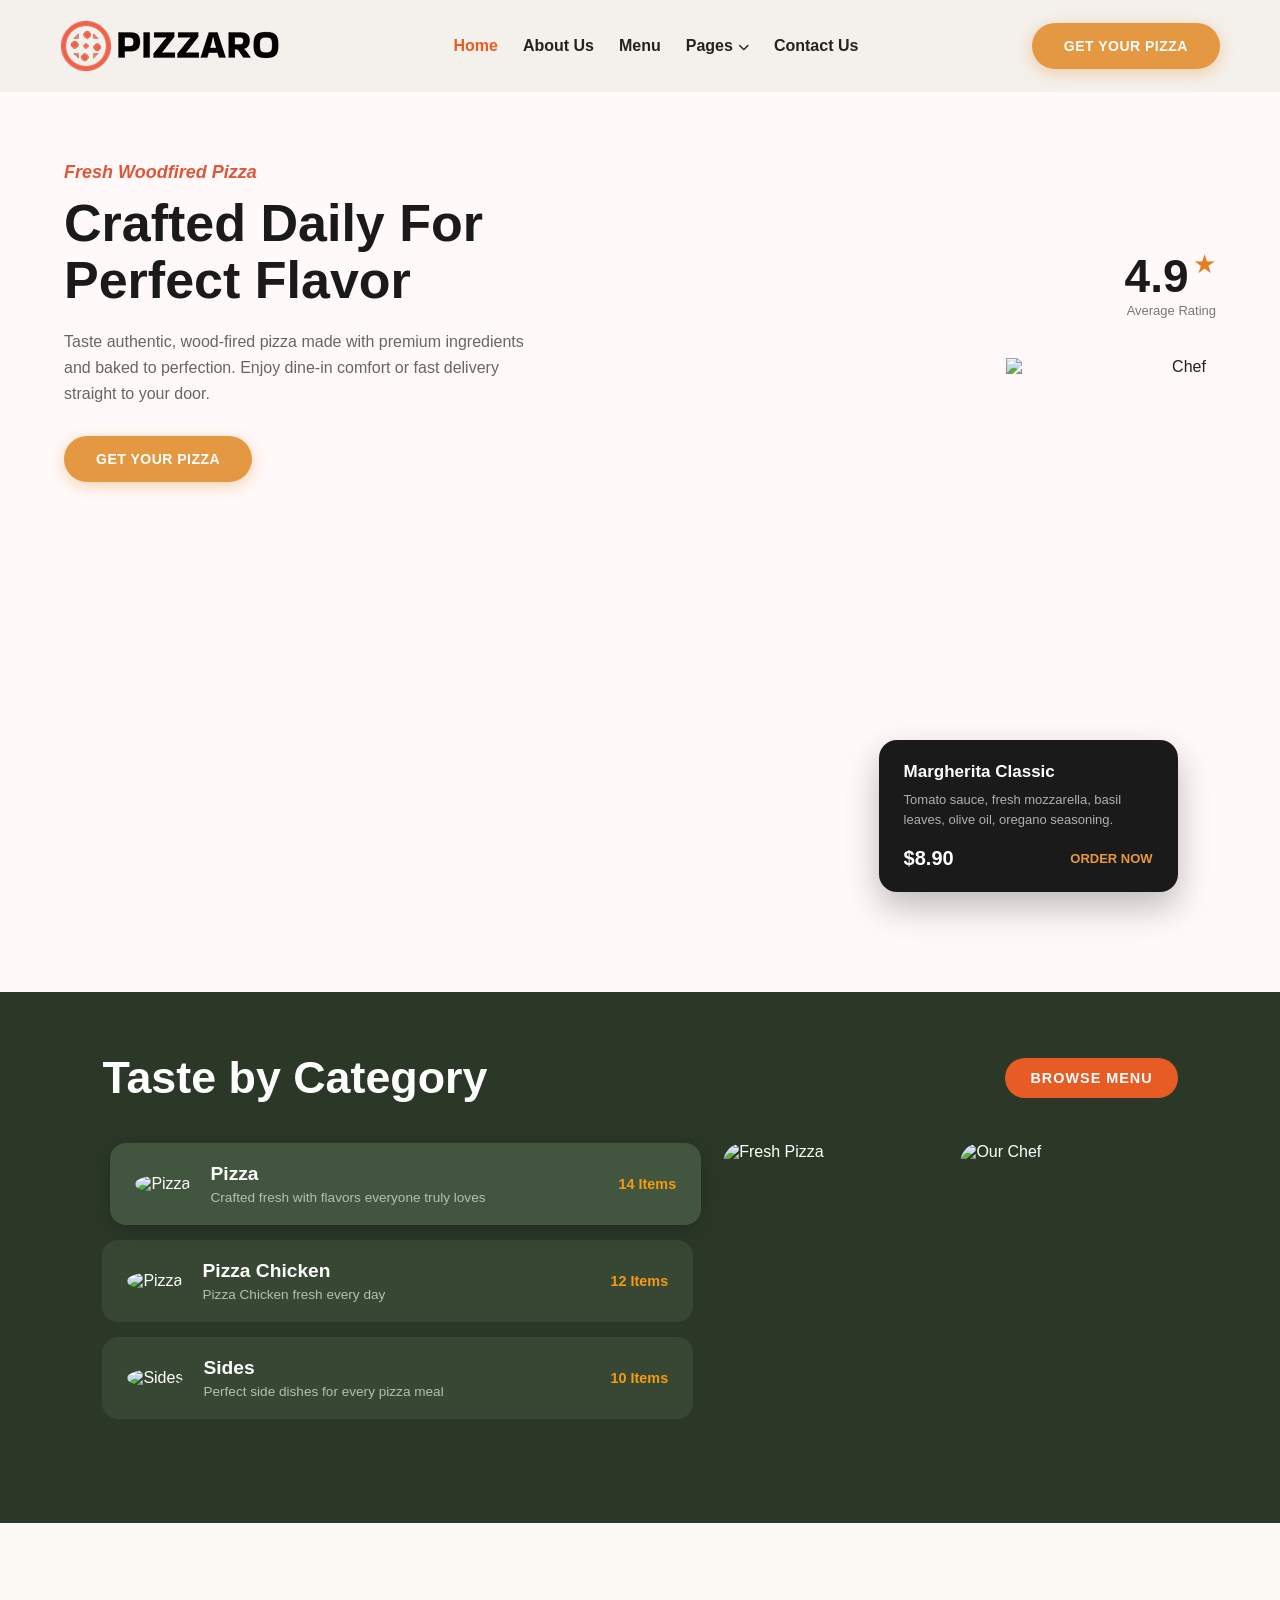
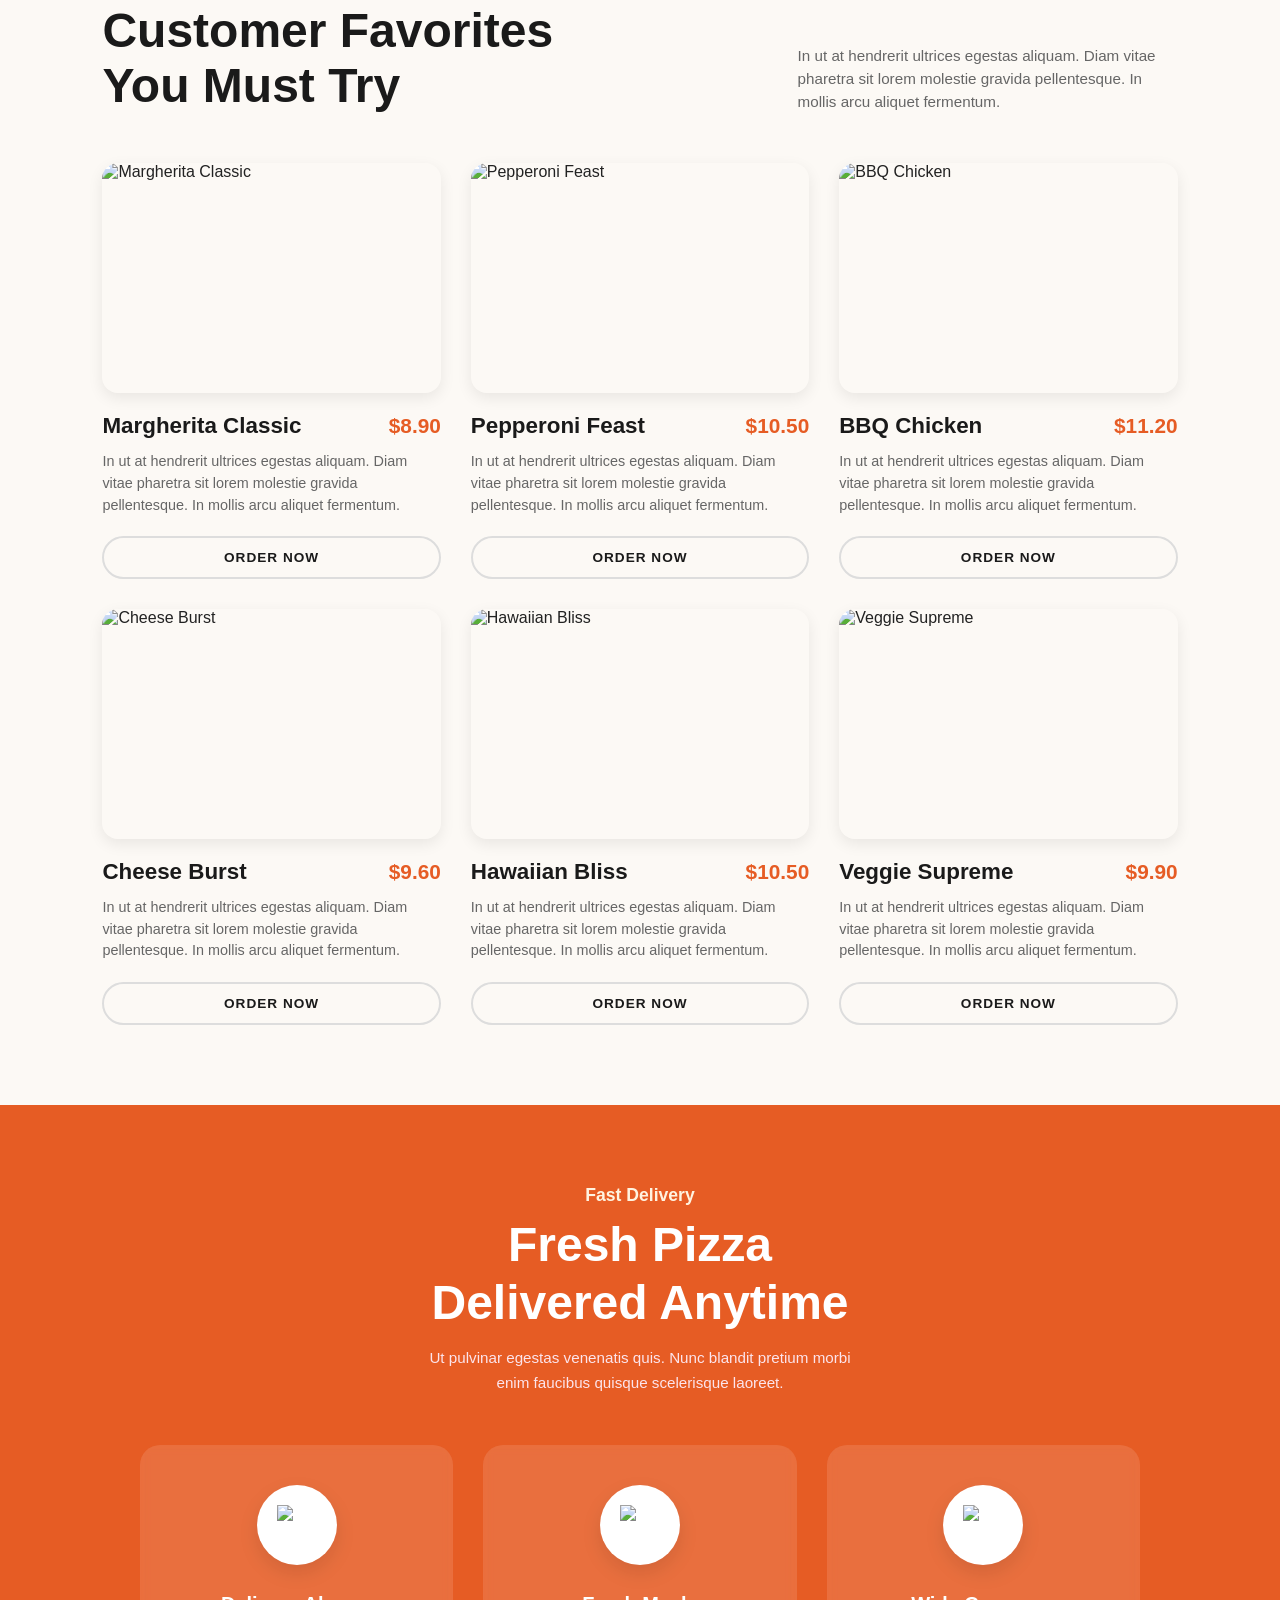
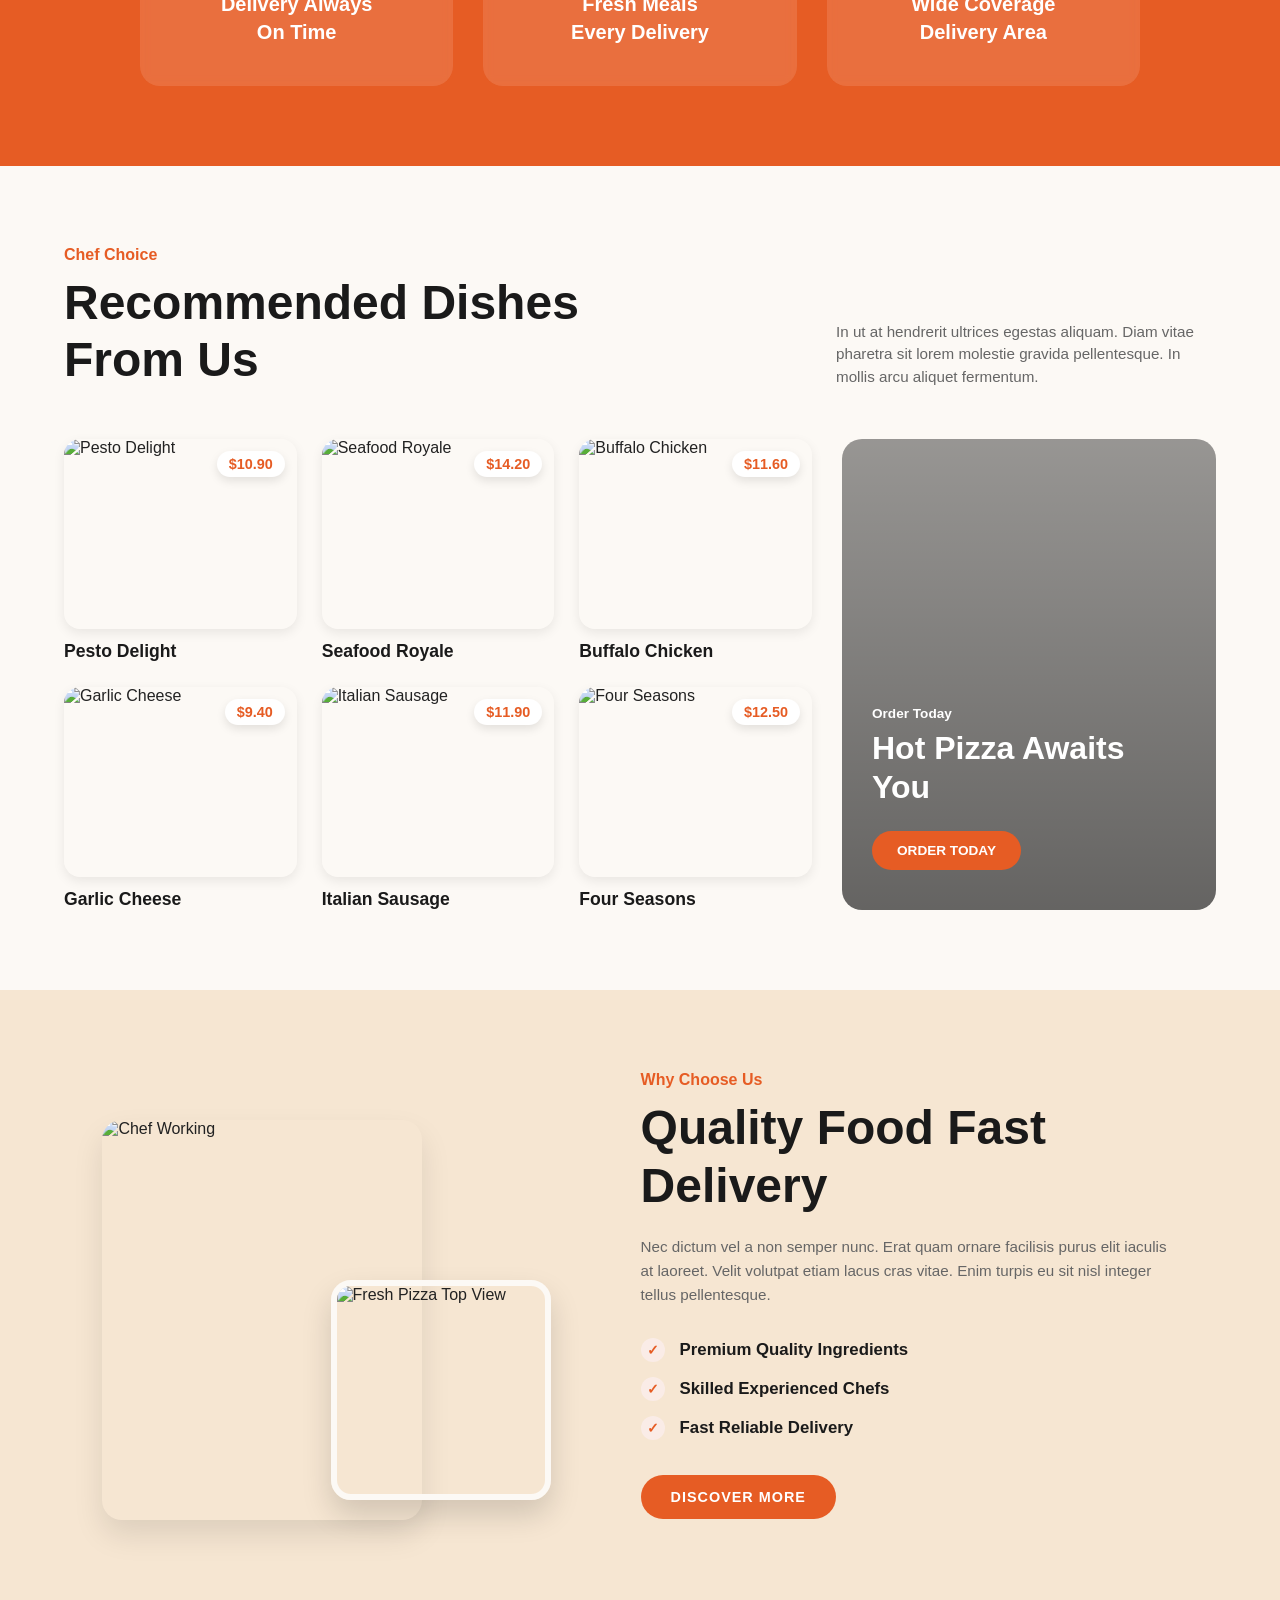
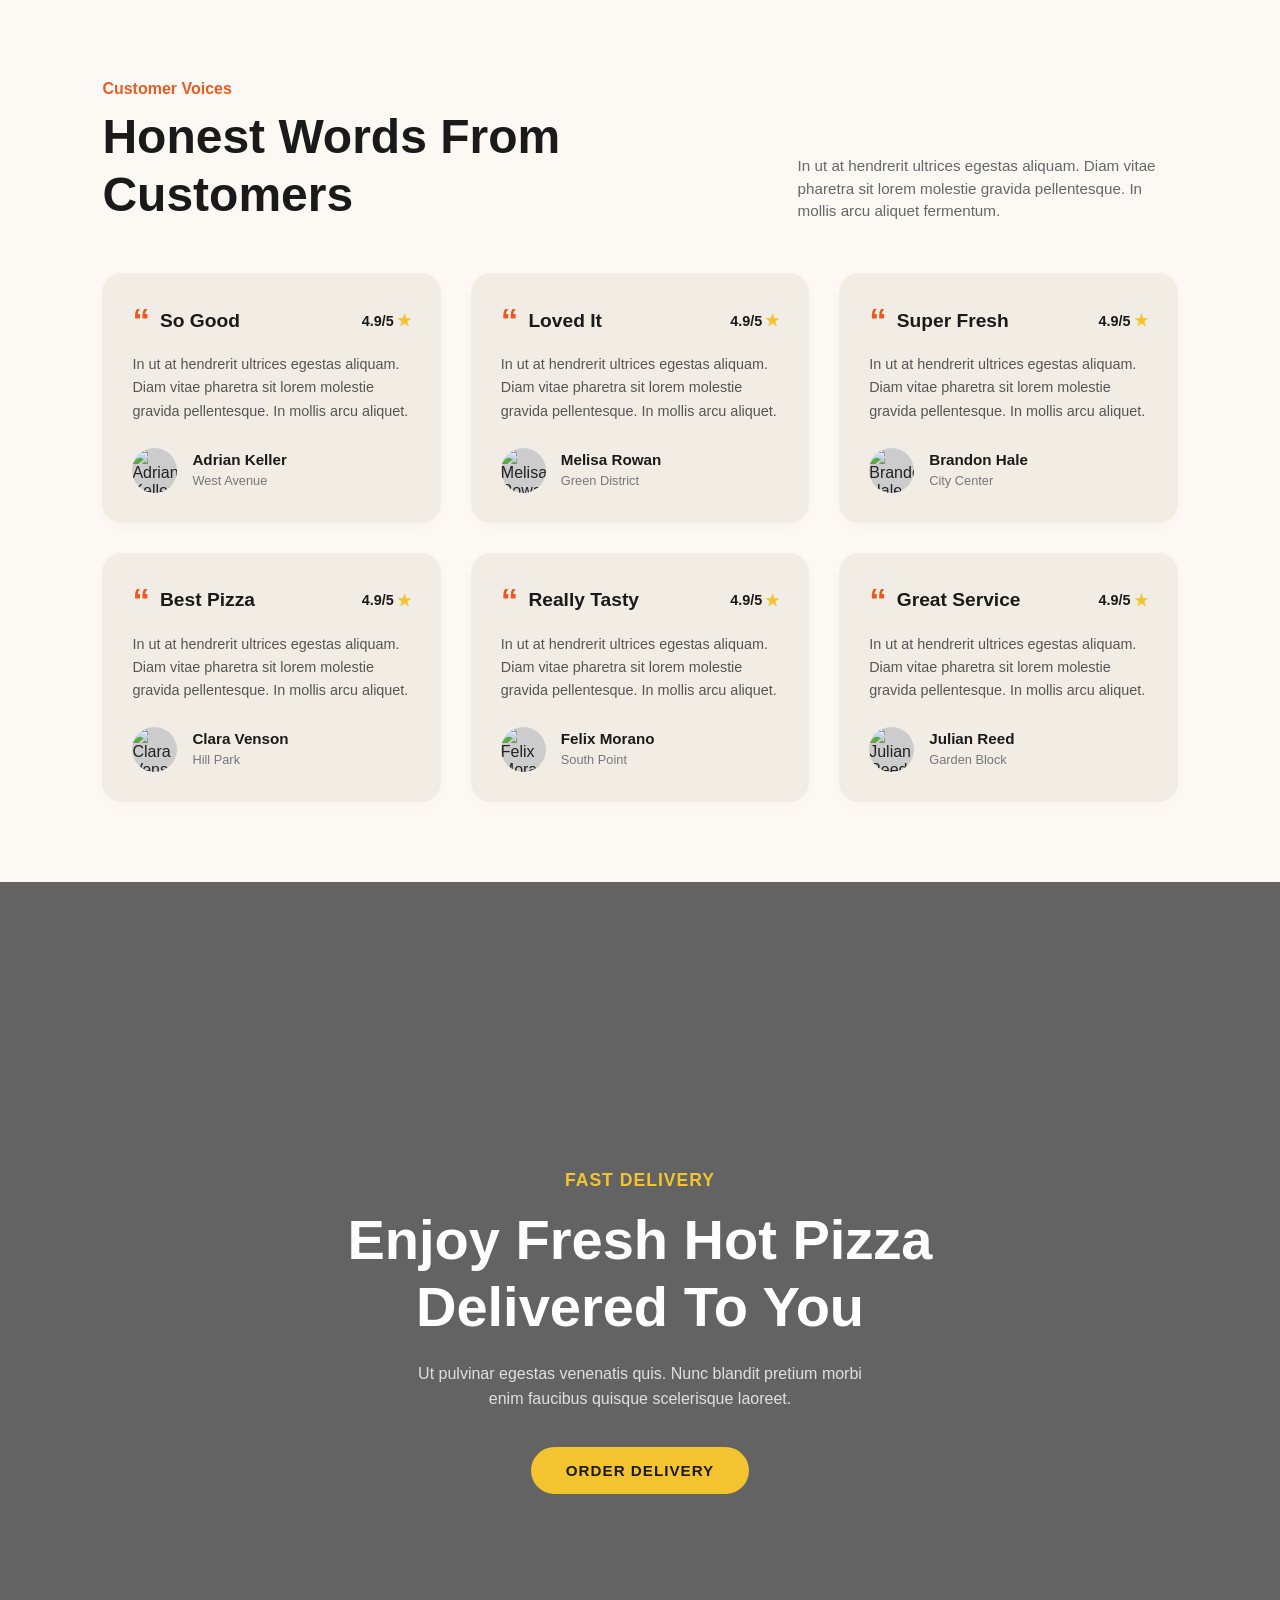
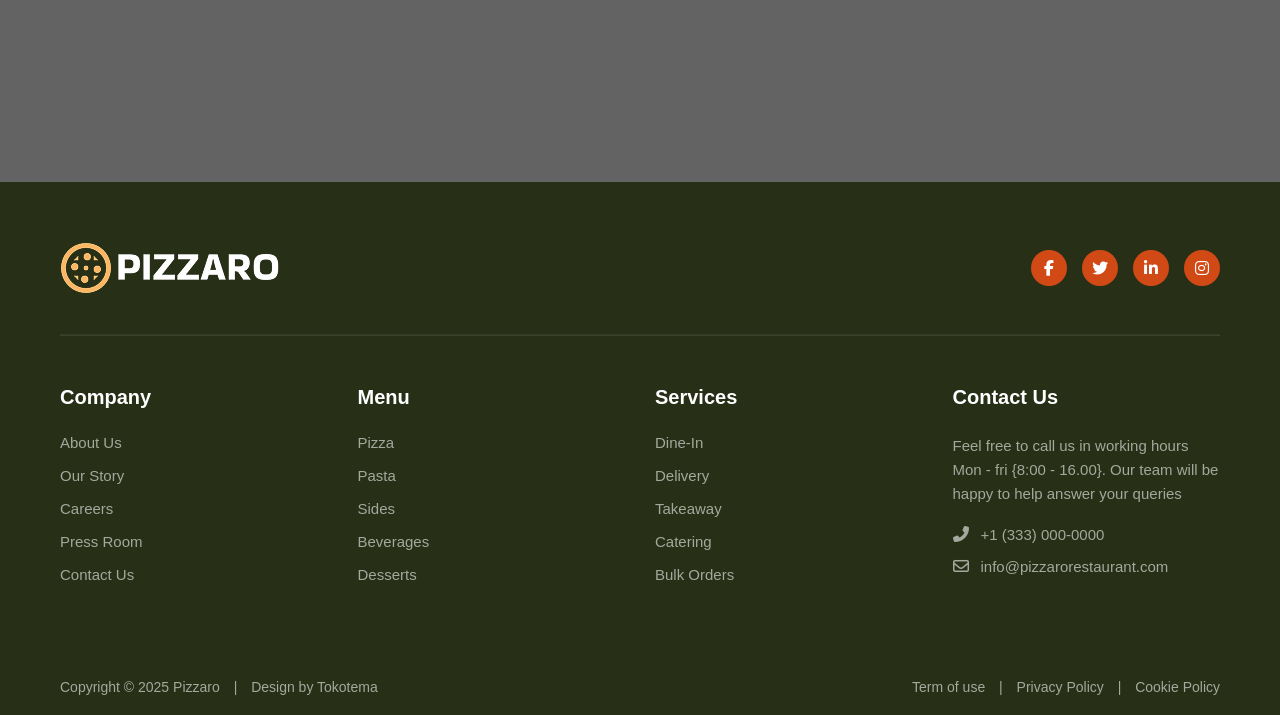
==== commit 78df6329: "Save my local" ====
--- a/index.html
+++ b/index.html
@@ -11,7 +11,8 @@
 </head>
 <body>
     <!-- Start Section navbar  -->
-    <header class="header">
+     <header class="header">
+        <nav class="header">
         <nav class="navbar">
             <!-- اللوجو -->
             <div class="logo">
@@ -29,204 +30,549 @@
 
             <!-- روابط التنقل -->
             <ul class="nav-links">
-                <li><a href="#" class="active">Home</a></li>
+                <li><a href="index.html" class="active">Home</a></li>
                 <li><a href="#">About Us</a></li>
                 <li><a href="#">Menu</a></li>
                 <!-- قائمة منسدلة -->
                 <li class="dropdown">
                     <a href="#">Pages <i class="fas fa-chevron-down"></i></a>
                     <ul class="dropdown-menu">
-                        <li><a href="#">Delivery</a></li>
-                        <li><a href="#">Our Chef</a></li>
-                        <li><a href="#">Gallery</a></li>
+                        <li><a href="Delivery.html">Delivery</a></li>
+                        <li><a href="Our chef.html">Our Chef</a></li>
+                        <li><a href="gallery.html">Gallery</a></li>
                         <li><a href="#">Events</a></li>
-                        <li><a href="#">Help Center</a></li>
-                        <li><a href="#">404</a></li>
+                        <li><a href="helper-center.html">Help Center</a></li>
+                       <li><a href="our-story.html">Our Story</a></li>
                     </ul>
                 </li>
-                <li><a href="#">Contact Us</a></li>
+                <li><a href="contact us.html">Contact Us</a></li>
                 <!-- الزر داخل القائمة في وضع الموبايل -->
                 <li class="mobile-only"><a href="#" class="btn-pizza">GET YOUR PIZZA</a></li>
             </ul>
 
             <!-- الزر الأساسي (يختفي في الموبايل ليظهر داخل القائمة) -->
-            <a href="#" class="btn-pizza desktop-only">GET YOUR PIZZA</a>
+            <a href="#menu-section" class="btn-pizza desktop-only">GET YOUR PIZZA</a>
         </nav>
-    </header>
-
-
-        <div>
-            <p>Lorem ipsum dolor sit amet, consectetur adipisicing elit. Tempore 
-            dolorem deleniti unde sit quis similique voluptates qui 
-            autem dignissimos magnam id ipsa, rerum omnis eos blanditiis amet eaque labore itaque exercitationem accusamus inventore 
-            est eveniet impedit placeat! Sint amet sequi vero, animi vel esse dignissimos delectus quis. Reiciendis veniam obcaecati 
-            maxime neque voluptas quod, harum sint unde! Dignissimos sequi quo reiciendis labore nihil, enim iure reprehenderit id delectus 
-            error tenetur a natus! Ducimus sed eos est eligendi sapiente architecto quo ratione ipsum 
-            commodi distinctio harum dicta, impedit nostrum? Repellendus modi quia dolor 
-            suscipit quis unde facilis molestiae ipsa magni est.</p>
+    </nav>
+    </header> 
+
+
+ 
+
+    <!-- Svg / Hero Section -->
+    <section class="hero-section">
+        <div class="hero-container">
             
-        <p>Lorem ipsum dolor sit amet, consectetur adipisicing elit. Tempore 
-            dolorem deleniti unde sit quis similique voluptates qui 
-            autem dignissimos magnam id ipsa, rerum omnis eos blanditiis amet eaque labore itaque exercitationem accusamus inventore 
-            est eveniet impedit placeat! Sint amet sequi vero, animi vel esse dignissimos delectus quis. Reiciendis veniam obcaecati 
-            maxime neque voluptas quod, harum sint unde! Dignissimos sequi quo reiciendis labore nihil, enim iure reprehenderit id delectus 
-            error tenetur a natus! Ducimus sed eos est eligendi sapiente architecto quo ratione ipsum 
-            commodi distinctio harum dicta, impedit nostrum? Repellendus modi quia dolor 
-            suscipit quis unde facilis molestiae ipsa magni est.</p>
-
+            <!-- الجزء الشمال: النصوص -->
+            <div class="hero-content">
+                
+                <span class="subtitle">Fresh Woodfired Pizza</span>
+                <h1>Crafted Daily For <br>Perfect Flavor</h1>
+                <p>Taste authentic, wood-fired pizza made with premium ingredients and baked to perfection. Enjoy dine-in comfort or fast delivery straight to your door.</p>
+                <button class="btn-pizza" id="getPizzaBtn">GET YOUR PIZZA</button>
+            </div>
+
+            <!-- الجزء اليمين: الشيف والتقييم -->
+            <div class="hero-right">
+                <div class="rating-box">
+                    <span class="rating-number">4.9</span>
+                    <span class="rating-star">★</span>
+                    <span class="rating-text">Average Rating</span>
+                </div>
+                <div class="chef-image">
+                    <img src="https://i.pinimg.com/originals/40/18/6a/40186a67fe7d233b40de55594386abff.png" alt="Chef">
+                </div>
+            </div>
+
+        </div>
+
+        <!-- كارت البيتزا العائم (Margherita Classic) -->
+        <div class="pizza-card-float">
+            <h3>Margherita Classic</h3>
+            <p>Tomato sauce, fresh mozzarella, basil leaves, olive oil, oregano seasoning.</p>
+            <div class="card-footer">
+                <span class="price">$8.90</span>
+                <button class="order-now" id="orderNowBtn">ORDER NOW</button>
+            </div>
+        </div>
+
+        <!-- صورة البيتزا الكبيرة في الخلفية من تحت -->
+        <div class="hero-big-pizza">
+            <img src="https://i.pinimg.com/originals/15/b3/b0/15b3b03f4946dd20129ad9d652653936.png" alt="Big Pizza">
+        </div>
+    </section>
+<section class="categories-section">
+    <!-- رأس القسم (العنوان والزر) -->
+    <div class="section-header">
+        <h2 class="section-title">Taste by Category</h2>
+        <a href="#" class="browse-btn">BROWSE MENU</a>
+    </div>
+
+    <!-- محتوى القسم (القوائم والورود/الصور) -->
+    <div class="categories-container">
+        
+        <!-- العمود الأيسر: الفئات (Pizza, Pasta, Sides) -->
+        <div class="categories-list">
             
-        <p>Lorem ipsum dolor sit amet, consectetur adipisicing elit. Tempore 
-            dolorem deleniti unde sit quis similique voluptates qui 
-            autem dignissimos magnam id ipsa, rerum omnis eos blanditiis amet eaque labore itaque exercitationem accusamus inventore 
-            est eveniet impedit placeat! Sint amet sequi vero, animi vel esse dignissimos delectus quis. Reiciendis veniam obcaecati 
-            maxime neque voluptas quod, harum sint unde! Dignissimos sequi quo reiciendis labore nihil, enim iure reprehenderit id delectus 
-            error tenetur a natus! Ducimus sed eos est eligendi sapiente architecto quo ratione ipsum 
-            commodi distinctio harum dicta, impedit nostrum? Repellendus modi quia dolor 
-            suscipit quis unde facilis molestiae ipsa magni est.</p>
-        <p>Lorem ipsum dolor sit amet, consectetur adipisicing elit. Tempore 
-            dolorem deleniti unde sit quis similique voluptates qui 
-            autem dignissimos magnam id ipsa, rerum omnis eos blanditiis amet eaque labore itaque exercitationem accusamus inventore 
-            est eveniet impedit placeat! Sint amet sequi vero, animi vel esse dignissimos delectus quis. Reiciendis veniam obcaecati 
-            maxime neque voluptas quod, harum sint unde! Dignissimos sequi quo reiciendis labore nihil, enim iure reprehenderit id delectus 
-            error tenetur a natus! Ducimus sed eos est eligendi sapiente architecto quo ratione ipsum 
-            commodi distinctio harum dicta, impedit nostrum? Repellendus modi quia dolor 
-            suscipit quis unde facilis molestiae ipsa magni est.</p>
+            <!-- عنصر 1: بيتزا -->
+            <div class="category-card active">
+                <div class="category-icon">
+                    <img src="pizza-icon.png" alt="Pizza">
+                </div>
+                <div class="category-info">
+                    <h3>Pizza</h3>
+                    <p>Crafted fresh with flavors everyone truly loves</p>
+                </div>
+                <span class="item-count">14 Items</span>
+            </div>
+
+            <!-- عنصر 2: مكرونة -->
+            <div class="category-card">
+                <div class="category-icon">
+                    <img src="pizza" alt="Pizza">
+                </div>
+                <div class="category-info">
+                    <h3>Pizza Chicken</h3>
+                    <p> Pizza Chicken fresh every day</p>
+                </div>
+                <span class="item-count">12 Items</span>
+            </div>
+
+            <!-- عنصر 3: أطباق جانبية -->
+            <div class="category-card">
+                <div class="category-icon">
+                    <img src="sides-icon.png" alt="Sides">
+                </div>
+                <div class="category-info">
+                    <h3>Sides</h3>
+                    <p>Perfect side dishes for every pizza meal</p>
+                </div>
+                <span class="item-count">10 Items</span>
+            </div>
+
+        </div>
+
+        <!-- العمود الأيمن: الصور الجمالية (صورة البيتزا والشيف) -->
+        <div class="category-images">
+            <div class="image-box">
+                <img src="pizza-prep.jpg" alt="Fresh Pizza">
+            </div>
+            <div class="image-box">
+                <img src="chef-portrait.jpg" alt="Our Chef">
+            </div>
+        </div>
+
+    </div>
+</section>
+<section class="favorites-section">
+    <!-- رأس القسم (العنوان ووصف جانبي) -->
+    <div class="favorites-header">
+        <div class="header-title-box">
+            <h2>Customer Favorites<br>You Must Try</h2>
+        </div>
+        <div class="header-desc-box">
+            <p>In ut at hendrerit ultrices egestas aliquam. Diam vitae pharetra sit lorem molestie gravida pellentesque. In mollis arcu aliquet fermentum.</p>
+        </div>
+    </div>
+
+    <!-- شبكة المنتجات (الكرات) -->
+    <div class="favorites-grid">
+        
+        <!-- المنتج الأول: Margherita Classic -->
+        <div class="product-card">
+            <div class="product-image">
+                <img src="margherita.jpg" alt="Margherita Classic">
+            </div>
+            <div class="product-content">
+                <div class="product-title-price">
+                    <h3>Margherita Classic</h3>
+                    <span class="price">$8.90</span>
+                </div>
+                <p class="product-desc">In ut at hendrerit ultrices egestas aliquam. Diam vitae pharetra sit lorem molestie gravida pellentesque. In mollis arcu aliquet fermentum.</p>
+                <button class="order-btn">ORDER NOW</button>
+            </div>
+        </div>
+
+        <!-- المنتج الثاني: Pepperoni Feast -->
+        <div class="product-card">
+            <div class="product-image">
+                <img src="pepperoni.jpg" alt="Pepperoni Feast">
+            </div>
+            <div class="product-content">
+                <div class="product-title-price">
+                    <h3>Pepperoni Feast</h3>
+                    <span class="price">$10.50</span>
+                </div>
+                <p class="product-desc">In ut at hendrerit ultrices egestas aliquam. Diam vitae pharetra sit lorem molestie gravida pellentesque. In mollis arcu aliquet fermentum.</p>
+                <button class="order-btn">ORDER NOW</button>
+            </div>
+        </div>
+
+        <!-- المنتج الثالث: BBQ Chicken -->
+        <div class="product-card">
+            <div class="product-image">
+                <img src="bbq-chicken.jpg" alt="BBQ Chicken">
+            </div>
+            <div class="product-content">
+                <div class="product-title-price">
+                    <h3>BBQ Chicken</h3>
+                    <span class="price">$11.20</span>
+                </div>
+                <p class="product-desc">In ut at hendrerit ultrices egestas aliquam. Diam vitae pharetra sit lorem molestie gravida pellentesque. In mollis arcu aliquet fermentum.</p>
+                <button class="order-btn">ORDER NOW</button>
+            </div>
+        </div>
+
+        <!-- المنتج الرابع: Cheese Burst -->
+        <div class="product-card">
+            <div class="product-image">
+                <img src="cheese-burst.jpg" alt="Cheese Burst">
+            </div>
+            <div class="product-content">
+                <div class="product-title-price">
+                    <h3>Cheese Burst</h3>
+                    <span class="price">$9.60</span>
+                </div>
+                <p class="product-desc">In ut at hendrerit ultrices egestas aliquam. Diam vitae pharetra sit lorem molestie gravida pellentesque. In mollis arcu aliquet fermentum.</p>
+                <button class="order-btn">ORDER NOW</button>
+            </div>
+        </div>
+
+        <!-- المنتج الخامس: Hawaiian Bliss -->
+        <div class="product-card">
+            <div class="product-image">
+                <img src="hawaiian.jpg" alt="Hawaiian Bliss">
+            </div>
+            <div class="product-content">
+                <div class="product-title-price">
+                    <h3>Hawaiian Bliss</h3>
+                    <span class="price">$10.50</span>
+                </div>
+                <p class="product-desc">In ut at hendrerit ultrices egestas aliquam. Diam vitae pharetra sit lorem molestie gravida pellentesque. In mollis arcu aliquet fermentum.</p>
+                <button class="order-btn">ORDER NOW</button>
+            </div>
+        </div>
+
+        <!-- المنتج السادس: Veggie Supreme -->
+        <div class="product-card">
+            <div class="product-image">
+                <img src="veggie.jpg" alt="Veggie Supreme">
+            </div>
+            <div class="product-content">
+                <div class="product-title-price">
+                    <h3>Veggie Supreme</h3>
+                    <span class="price">$9.90</span>
+                </div>
+                <p class="product-desc">In ut at hendrerit ultrices egestas aliquam. Diam vitae pharetra sit lorem molestie gravida pellentesque. In mollis arcu aliquet fermentum.</p>
+                <button class="order-btn">ORDER NOW</button>
+            </div>
+        </div>
+
+    </div>
+</section>
+
+<section class="delivery-section">
+    <!-- عنوان ووصف القسم -->
+    <div class="delivery-header">
+        <span class="sub-heading">Fast Delivery</span>
+        <h2>Fresh Pizza<br>Delivered Anytime</h2>
+        <p>Ut pulvinar egestas venenatis quis. Nunc blandit pretium morbi<br>enim faucibus quisque scelerisque laoreet.</p>
+    </div>
+
+    <!-- شبكة المميزات الثلاثة -->
+    <div class="features-grid">
+        
+        <!-- الميزة الأولى -->
+        <div class="feature-card">
+            <div class="feature-icon">
+                <img src="delivery-time-icon.png" alt="Delivery On Time">
+            </div>
+            <h3>Delivery Always<br>On Time</h3>
+        </div>
+
+        <!-- الميزة الثانية -->
+        <div class="feature-card">
+            <div class="feature-icon">
+                <img src="fresh-meals-icon.png" alt="Fresh Meals">
+            </div>
+            <h3>Fresh Meals<br>Every Delivery</h3>
+        </div>
+
+        <!-- الميزة الثالثة -->
+        <div class="feature-card">
+            <div class="feature-icon">
+                <img src="coverage-icon.png" alt="Wide Coverage">
+            </div>
+            <h3>Wide Coverage<br>Delivery Area</h3>
+        </div>
+
+    </div>
+</section>
+<section class="recommended-section">
+    <!-- رأس القسم (العنوان والوصف) -->
+    <div class="recommended-header">
+        <div class="header-titles">
+            <span class="sub-title">Chef Choice</span>
+            <h2>Recommended Dishes<br>From Us</h2>
+        </div>
+        <div class="header-description">
+            <p>In ut at hendrerit ultrices egestas aliquam. Diam vitae pharetra sit lorem molestie gravida pellentesque. In mollis arcu aliquet fermentum.</p>
+        </div>
+    </div>
+
+    <!-- محتوى القسم (شبكة الأطباق + البانر الإعلاني) -->
+    <div class="recommended-container">
+        
+        <!-- شبكة الأطباق (3 أعمدة × صفين) -->
+        <div class="dishes-grid">
             
-        <p>Lorem ipsum dolor sit amet, consectetur adipisicing elit. Tempore 
-            dolorem deleniti unde sit quis similique voluptates qui 
-            autem dignissimos magnam id ipsa, rerum omnis eos blanditiis amet eaque labore itaque exercitationem accusamus inventore 
-            est eveniet impedit placeat! Sint amet sequi vero, animi vel esse dignissimos delectus quis. Reiciendis veniam obcaecati 
-            maxime neque voluptas quod, harum sint unde! Dignissimos sequi quo reiciendis labore nihil, enim iure reprehenderit id delectus 
-            error tenetur a natus! Ducimus sed eos est eligendi sapiente architecto quo ratione ipsum 
-            commodi distinctio harum dicta, impedit nostrum? Repellendus modi quia dolor 
-            suscipit quis unde facilis molestiae ipsa magni est.</p>
-            
-        <p>Lorem ipsum dolor sit amet, consectetur adipisicing elit. Tempore 
-            dolorem deleniti unde sit quis similique voluptates qui 
-            autem dignissimos magnam id ipsa, rerum omnis eos blanditiis amet eaque labore itaque exercitationem accusamus inventore 
-            est eveniet impedit placeat! Sint amet sequi vero, animi vel esse dignissimos delectus quis. Reiciendis veniam obcaecati 
-            maxime neque voluptas quod, harum sint unde! Dignissimos sequi quo reiciendis labore nihil, enim iure reprehenderit id delectus 
-            error tenetur a natus! Ducimus sed eos est eligendi sapiente architecto quo ratione ipsum 
-            commodi distinctio harum dicta, impedit nostrum? Repellendus modi quia dolor 
-            suscipit quis unde facilis molestiae ipsa magni est.</p>
-            
-        <p>Lorem ipsum dolor sit amet, consectetur adipisicing elit. Tempore 
-            dolorem deleniti unde sit quis similique voluptates qui 
-            autem dignissimos magnam id ipsa, rerum omnis eos blanditiis amet eaque labore itaque exercitationem accusamus inventore 
-            est eveniet impedit placeat! Sint amet sequi vero, animi vel esse dignissimos delectus quis. Reiciendis veniam obcaecati 
-            maxime neque voluptas quod, harum sint unde! Dignissimos sequi quo reiciendis labore nihil, enim iure reprehenderit id delectus 
-            error tenetur a natus! Ducimus sed eos est eligendi sapiente architecto quo ratione ipsum 
-            commodi distinctio harum dicta, impedit nostrum? Repellendus modi quia dolor 
-            suscipit quis unde facilis molestiae ipsa magni est.</p>
-            
-        <p>Lorem ipsum dolor sit amet, consectetur adipisicing elit. Tempore 
-            dolorem deleniti unde sit quis similique voluptates qui 
-            autem dignissimos magnam id ipsa, rerum omnis eos blanditiis amet eaque labore itaque exercitationem accusamus inventore 
-            est eveniet impedit placeat! Sint amet sequi vero, animi vel esse dignissimos delectus quis. Reiciendis veniam obcaecati 
-            maxime neque voluptas quod, harum sint unde! Dignissimos sequi quo reiciendis labore nihil, enim iure reprehenderit id delectus 
-            error tenetur a natus! Ducimus sed eos est eligendi sapiente architecto quo ratione ipsum 
-            commodi distinctio harum dicta, impedit nostrum? Repellendus modi quia dolor 
-            suscipit quis unde facilis molestiae ipsa magni est.</p>
-            
-        <p>Lorem ipsum dolor sit amet, consectetur adipisicing elit. Tempore 
-            dolorem deleniti unde sit quis similique voluptates qui 
-            autem dignissimos magnam id ipsa, rerum omnis eos blanditiis amet eaque labore itaque exercitationem accusamus inventore 
-            est eveniet impedit placeat! Sint amet sequi vero, animi vel esse dignissimos delectus quis. Reiciendis veniam obcaecati 
-            maxime neque voluptas quod, harum sint unde! Dignissimos sequi quo reiciendis labore nihil, enim iure reprehenderit id delectus 
-            error tenetur a natus! Ducimus sed eos est eligendi sapiente architecto quo ratione ipsum 
-            commodi distinctio harum dicta, impedit nostrum? Repellendus modi quia dolor 
-            suscipit quis unde facilis molestiae ipsa magni est.</p>
-            
-        <p>Lorem ipsum dolor sit amet, consectetur adipisicing elit. Tempore 
-            dolorem deleniti unde sit quis similique voluptates qui 
-            autem dignissimos magnam id ipsa, rerum omnis eos blanditiis amet eaque labore itaque exercitationem accusamus inventore 
-            est eveniet impedit placeat! Sint amet sequi vero, animi vel esse dignissimos delectus quis. Reiciendis veniam obcaecati 
-            maxime neque voluptas quod, harum sint unde! Dignissimos sequi quo reiciendis labore nihil, enim iure reprehenderit id delectus 
-            error tenetur a natus! Ducimus sed eos est eligendi sapiente architecto quo ratione ipsum 
-            commodi distinctio harum dicta, impedit nostrum? Repellendus modi quia dolor 
-            suscipit quis unde facilis molestiae ipsa magni est.</p>
-            
-        <p>Lorem ipsum dolor sit amet, consectetur adipisicing elit. Tempore 
-            dolorem deleniti unde sit quis similique voluptates qui 
-            autem dignissimos magnam id ipsa, rerum omnis eos blanditiis amet eaque labore itaque exercitationem accusamus inventore 
-            est eveniet impedit placeat! Sint amet sequi vero, animi vel esse dignissimos delectus quis. Reiciendis veniam obcaecati 
-            maxime neque voluptas quod, harum sint unde! Dignissimos sequi quo reiciendis labore nihil, enim iure reprehenderit id delectus 
-            error tenetur a natus! Ducimus sed eos est eligendi sapiente architecto quo ratione ipsum 
-            commodi distinctio harum dicta, impedit nostrum? Repellendus modi quia dolor 
-            suscipit quis unde facilis molestiae ipsa magni est.</p>
-            
-        <p>Lorem ipsum dolor sit amet, consectetur adipisicing elit. Tempore 
-            dolorem deleniti unde sit quis similique voluptates qui 
-            autem dignissimos magnam id ipsa, rerum omnis eos blanditiis amet eaque labore itaque exercitationem accusamus inventore 
-            est eveniet impedit placeat! Sint amet sequi vero, animi vel esse dignissimos delectus quis. Reiciendis veniam obcaecati 
-            maxime neque voluptas quod, harum sint unde! Dignissimos sequi quo reiciendis labore nihil, enim iure reprehenderit id delectus 
-            error tenetur a natus! Ducimus sed eos est eligendi sapiente architecto quo ratione ipsum 
-            commodi distinctio harum dicta, impedit nostrum? Repellendus modi quia dolor 
-            suscipit quis unde facilis molestiae ipsa magni est.</p>
-            
-        <p>Lorem ipsum dolor sit amet, consectetur adipisicing elit. Tempore 
-            dolorem deleniti unde sit quis similique voluptates qui 
-            autem dignissimos magnam id ipsa, rerum omnis eos blanditiis amet eaque labore itaque exercitationem accusamus inventore 
-            est eveniet impedit placeat! Sint amet sequi vero, animi vel esse dignissimos delectus quis. Reiciendis veniam obcaecati 
-            maxime neque voluptas quod, harum sint unde! Dignissimos sequi quo reiciendis labore nihil, enim iure reprehenderit id delectus 
-            error tenetur a natus! Ducimus sed eos est eligendi sapiente architecto quo ratione ipsum 
-            commodi distinctio harum dicta, impedit nostrum? Repellendus modi quia dolor 
-            suscipit quis unde facilis molestiae ipsa magni est.</p>
-            
-        <p>Lorem ipsum dolor sit amet, consectetur adipisicing elit. Tempore 
-            dolorem deleniti unde sit quis similique voluptates qui 
-            autem dignissimos magnam id ipsa, rerum omnis eos blanditiis amet eaque labore itaque exercitationem accusamus inventore 
-            est eveniet impedit placeat! Sint amet sequi vero, animi vel esse dignissimos delectus quis. Reiciendis veniam obcaecati 
-            maxime neque voluptas quod, harum sint unde! Dignissimos sequi quo reiciendis labore nihil, enim iure reprehenderit id delectus 
-            error tenetur a natus! Ducimus sed eos est eligendi sapiente architecto quo ratione ipsum 
-            commodi distinctio harum dicta, impedit nostrum? Repellendus modi quia dolor 
-            suscipit quis unde facilis molestiae ipsa magni est.</p>
-            
-        <p>Lorem ipsum dolor sit amet, consectetur adipisicing elit. Tempore 
-            dolorem deleniti unde sit quis similique voluptates qui 
-            autem dignissimos magnam id ipsa, rerum omnis eos blanditiis amet eaque labore itaque exercitationem accusamus inventore 
-            est eveniet impedit placeat! Sint amet sequi vero, animi vel esse dignissimos delectus quis. Reiciendis veniam obcaecati 
-            maxime neque voluptas quod, harum sint unde! Dignissimos sequi quo reiciendis labore nihil, enim iure reprehenderit id delectus 
-            error tenetur a natus! Ducimus sed eos est eligendi sapiente architecto quo ratione ipsum 
-            commodi distinctio harum dicta, impedit nostrum? Repellendus modi quia dolor 
-            suscipit quis unde facilis molestiae ipsa magni est.</p>
-            
-        <p>Lorem ipsum dolor sit amet, consectetur adipisicing elit. Tempore 
-            dolorem deleniti unde sit quis similique voluptates qui 
-            autem dignissimos magnam id ipsa, rerum omnis eos blanditiis amet eaque labore itaque exercitationem accusamus inventore 
-            est eveniet impedit placeat! Sint amet sequi vero, animi vel esse dignissimos delectus quis. Reiciendis veniam obcaecati 
-            maxime neque voluptas quod, harum sint unde! Dignissimos sequi quo reiciendis labore nihil, enim iure reprehenderit id delectus 
-            error tenetur a natus! Ducimus sed eos est eligendi sapiente architecto quo ratione ipsum 
-            commodi distinctio harum dicta, impedit nostrum? Repellendus modi quia dolor 
-            suscipit quis unde facilis molestiae ipsa magni est.</p>
-            
-        <p>Lorem ipsum dolor sit amet, consectetur adipisicing elit. Tempore 
-            dolorem deleniti unde sit quis similique voluptates qui 
-            autem dignissimos magnam id ipsa, rerum omnis eos blanditiis amet eaque labore itaque exercitationem accusamus inventore 
-            est eveniet impedit placeat! Sint amet sequi vero, animi vel esse dignissimos delectus quis. Reiciendis veniam obcaecati 
-            maxime neque voluptas quod, harum sint unde! Dignissimos sequi quo reiciendis labore nihil, enim iure reprehenderit id delectus 
-            error tenetur a natus! Ducimus sed eos est eligendi sapiente architecto quo ratione ipsum 
-            commodi distinctio harum dicta, impedit nostrum? Repellendus modi quia dolor 
-            suscipit quis unde facilis molestiae ipsa magni est.</p>
-            
-        <p>Lorem ipsum dolor sit amet, consectetur adipisicing elit. Tempore 
-            dolorem deleniti unde sit quis similique voluptates qui 
-            autem dignissimos magnam id ipsa, rerum omnis eos blanditiis amet eaque labore itaque exercitationem accusamus inventore 
-            est eveniet impedit placeat! Sint amet sequi vero, animi vel esse dignissimos delectus quis. Reiciendis veniam obcaecati 
-            maxime neque voluptas quod, harum sint unde! Dignissimos sequi quo reiciendis labore nihil, enim iure reprehenderit id delectus 
-            error tenetur a natus! Ducimus sed eos est eligendi sapiente architecto quo ratione ipsum 
-            commodi distinctio harum dicta, impedit nostrum? Repellendus modi quia dolor 
-            suscipit quis unde facilis molestiae ipsa magni est.</p>
-            
-        <p>Lorem ipsum dolor sit amet, consectetur adipisicing elit. Tempore 
-            dolorem deleniti unde sit quis similique voluptates qui 
-            autem dignissimos magnam id ipsa, rerum omnis eos blanditiis amet eaque labore itaque exercitationem accusamus inventore 
-            est eveniet impedit placeat! Sint amet sequi vero, animi vel esse dignissimos delectus quis. Reiciendis veniam obcaecati 
-            maxime neque voluptas quod, harum sint unde! Dignissimos sequi quo reiciendis labore nihil, enim iure reprehenderit id delectus 
-            error tenetur a natus! Ducimus sed eos est eligendi sapiente architecto quo ratione ipsum 
-            commodi distinctio harum dicta, impedit nostrum? Repellendus modi quia dolor 
-            suscipit  quis unde facilis molestiae ipsa magni est.</p>
-        </div>
+            <!-- طبق 1: Pesto Delight -->
+            <div class="dish-card">
+                <div class="dish-image">
+                    <img src="pesto.jpg" alt="Pesto Delight">
+                    <span class="dish-price">$10.90</span>
+                </div>
+                <h3 class="dish-name">Pesto Delight</h3>
+            </div>
+
+            <!-- طبق 2: Seafood Royale -->
+            <div class="dish-card">
+                <div class="dish-image">
+                    <img src="seafood.jpg" alt="Seafood Royale">
+                    <span class="dish-price">$14.20</span>
+                </div>
+                <h3 class="dish-name">Seafood Royale</h3>
+            </div>
+
+            <!-- طبق 3: Buffalo Chicken -->
+            <div class="dish-card">
+                <div class="dish-image">
+                    <img src="buffalo.jpg" alt="Buffalo Chicken">
+                    <span class="dish-price">$11.60</span>
+                </div>
+                <h3 class="dish-name">Buffalo Chicken</h3>
+            </div>
+
+            <!-- طبق 4: Garlic Cheese -->
+            <div class="dish-card">
+                <div class="dish-image">
+                    <img src="garlic.jpg" alt="Garlic Cheese">
+                    <span class="dish-price">$9.40</span>
+                </div>
+                <h3 class="dish-name">Garlic Cheese</h3>
+            </div>
+
+            <!-- طبق 5: Italian Sausage -->
+            <div class="dish-card">
+                <div class="dish-image">
+                    <img src="sausage.jpg" alt="Italian Sausage">
+                    <span class="dish-price">$11.90</span>
+                </div>
+                <h3 class="dish-name">Italian Sausage</h3>
+            </div>
+
+            <!-- طبق 6: Four Seasons -->
+            <div class="dish-card">
+                <div class="dish-image">
+                    <img src="fourseasons.jpg" alt="Four Seasons">
+                    <span class="dish-price">$12.50</span>
+                </div>
+                <h3 class="dish-name">Four Seasons</h3>
+            </div>
+
+        </div>
+
+        <!-- البانر الترويجي الكبير (الجانب الأيمن) -->
+        <div class="promo-banner">
+            <div class="promo-content">
+                <span class="promo-tag">Order Today</span>
+                <h3>Hot Pizza Awaits You</h3>
+                <button class="promo-btn">ORDER TODAY</button>
+            </div>
+            <!-- صورة البيتزا الخلفية للبانر يتم ضبطها عبر CSS أو هنا -->
+        </div>
+
+    </div>
+</section>
+<section class="why-choose-section">
+    <!-- الجانب الأيسر: الصور المتداخلة (الشيف والبيتزا) -->
+    <div class="why-choose-images">
+        <div class="chef-large-img">
+            <img src="chef-working.jpg" alt="Chef Working">
+        </div>
+        <div class="pizza-small-img">
+            <img src="top-pizza.jpg" alt="Fresh Pizza Top View">
+        </div>
+    </div>
+
+    <!-- الجانب الأيمن: النصوص والمميزات والزر -->
+    <div class="why-choose-content">
+        <span class="sub-title">Why Choose Us</span>
+        <h2>Quality Food Fast<br>Delivery</h2>
+        <p class="section-desc">
+            Nec dictum vel a non semper nunc. Erat quam ornare facilisis purus elit iaculis at laoreet. Velit volutpat etiam lacus cras vitae. Enim turpis eu sit nisl integer tellus pellentesque.
+        </p>
+
+        <!-- قائمة المميزات بعلامات الصح -->
+        <ul class="features-list">
+            <li>
+                <span class="check-icon">✓</span>
+                <span>Premium Quality Ingredients</span>
+            </li>
+            <li>
+                <span class="check-icon">✓</span>
+                <span>Skilled Experienced Chefs</span>
+            </li>
+            <li>
+                <span class="check-icon">✓</span>
+                <span>Fast Reliable Delivery</span>
+            </li>
+        </ul>
+
+        <button class="discover-btn">DISCOVER MORE</button>
+    </div>
+</section>
+<section class="customer-voices-section">
+    <!-- رأس القسم (العنوان والوصف) -->
+    <div class="voices-header">
+        <div class="header-titles">
+            <span class="sub-title">Customer Voices</span>
+            <h2>Honest Words From<br>Customers</h2>
+        </div>
+        <div class="header-description">
+            <p>In ut at hendrerit ultrices egestas aliquam. Diam vitae pharetra sit lorem molestie gravida pellentesque. In mollis arcu aliquet fermentum.</p>
+        </div>
+    </div>
+
+    <!-- شبكة بطاقات التقييمات -->
+    <div class="voices-grid">
+        <!-- البطاقة 1 -->
+        <div class="voice-card">
+            <div class="card-top">
+                <span class="quote-icon">“</span>
+                <h3>So Good</h3>
+                <div class="rating">
+                    <span>4.9/5</span> <span class="star">★</span>
+                </div>
+            </div>
+            <p class="review-text">In ut at hendrerit ultrices egestas aliquam. Diam vitae pharetra sit lorem molestie gravida pellentesque. In mollis arcu aliquet.</p>
+            <div class="customer-info">
+                <div class="customer-img"><img src="adrian.jpg" alt="Adrian Keller"></div>
+                <div>
+                    <h4>Adrian Keller</h4>
+                    <span>West Avenue</span>
+                </div>
+            </div>
+        </div>
+
+        <!-- البطاقة 2 -->
+        <div class="voice-card">
+            <div class="card-top">
+                <span class="quote-icon">“</span>
+                <h3>Loved It</h3>
+                <div class="rating">
+                    <span>4.9/5</span> <span class="star">★</span>
+                </div>
+            </div>
+            <p class="review-text">In ut at hendrerit ultrices egestas aliquam. Diam vitae pharetra sit lorem molestie gravida pellentesque. In mollis arcu aliquet.</p>
+            <div class="customer-info">
+                <div class="customer-img"><img src="melisa.jpg" alt="Melisa Rowan"></div>
+                <div>
+                    <h4>Melisa Rowan</h4>
+                    <span>Green District</span>
+                </div>
+            </div>
+        </div>
+
+        <!-- البطاقة 3 -->
+        <div class="voice-card">
+            <div class="card-top">
+                <span class="quote-icon">“</span>
+                <h3>Super Fresh</h3>
+                <div class="rating">
+                    <span>4.9/5</span> <span class="star">★</span>
+                </div>
+            </div>
+            <p class="review-text">In ut at hendrerit ultrices egestas aliquam. Diam vitae pharetra sit lorem molestie gravida pellentesque. In mollis arcu aliquet.</p>
+            <div class="customer-info">
+                <div class="customer-img"><img src="brandon.jpg" alt="Brandon Hale"></div>
+                <div>
+                    <h4>Brandon Hale</h4>
+                    <span>City Center</span>
+                </div>
+            </div>
+        </div>
+
+        <!-- البطاقة 4 -->
+        <div class="voice-card">
+            <div class="card-top">
+                <span class="quote-icon">“</span>
+                <h3>Best Pizza</h3>
+                <div class="rating">
+                    <span>4.9/5</span> <span class="star">★</span>
+                </div>
+            </div>
+            <p class="review-text">In ut at hendrerit ultrices egestas aliquam. Diam vitae pharetra sit lorem molestie gravida pellentesque. In mollis arcu aliquet.</p>
+            <div class="customer-info">
+                <div class="customer-img"><img src="clara.jpg" alt="Clara Venson"></div>
+                <div>
+                    <h4>Clara Venson</h4>
+                    <span>Hill Park</span>
+                </div>
+            </div>
+        </div>
+
+        <!-- البطاقة 5 -->
+        <div class="voice-card">
+            <div class="card-top">
+                <span class="quote-icon">“</span>
+                <h3>Really Tasty</h3>
+                <div class="rating">
+                    <span>4.9/5</span> <span class="star">★</span>
+                </div>
+            </div>
+            <p class="review-text">In ut at hendrerit ultrices egestas aliquam. Diam vitae pharetra sit lorem molestie gravida pellentesque. In mollis arcu aliquet.</p>
+            <div class="customer-info">
+                <div class="customer-img"><img src="felix.jpg" alt="Felix Morano"></div>
+                <div>
+                    <h4>Felix Morano</h4>
+                    <span>South Point</span>
+                </div>
+            </div>
+        </div>
+
+        <!-- البطاقة 6 -->
+        <div class="voice-card">
+            <div class="card-top">
+                <span class="quote-icon">“</span>
+                <h3>Great Service</h3>
+                <div class="rating">
+                    <span>4.9/5</span> <span class="star">★</span>
+                </div>
+            </div>
+            <p class="review-text">In ut at hendrerit ultrices egestas aliquam. Diam vitae pharetra sit lorem molestie gravida pellentesque. In mollis arcu aliquet.</p>
+            <div class="customer-info">
+                <div class="customer-img"><img src="julian.jpg" alt="Julian Reed"></div>
+                <div>
+                    <h4>Julian Reed</h4>
+                    <span>Garden Block</span>
+                </div>
+            </div>
+        </div>
+    </div>
+</section>
+
+<section class="pizzaro-hero-section">
+    <div class="pizzaro-hero-content">
+        <span class="pizzaro-hero-tag">Fast Delivery</span>
+        <h1>Enjoy Fresh Hot Pizza<br>Delivered To You</h1>
+        <p>Ut pulvinar egestas venenatis quis. Nunc blandit pretium morbi<br>enim faucibus quisque scelerisque laoreet.</p>
+        <button class="pizzaro-order-btn">ORDER DELIVERY</button>
+    </div>
+</section>
+    
+    <!-- ربط ملف الـ JavaScript -->
+    <script src="script.js"></script>
        
 
 
--- a/assets/CSS/style.css
+++ b/assets/CSS/style.css
@@ -448,6 +448,1356 @@
 }
 
 
+/* =========================================
+  Home style
+   ========================================= */
+
+/* إعدادات عامة وتثبيت الألوان والخلفية */
+/* إعدادات عامة وتثبيت الألوان والخلفية */
+* {
+    margin: 0;
+    padding: 0;
+    box-sizing: border-box;
+    font-family: 'Segoe UI', Tahoma, Geneva, Verdana, sans-serif;
+}
+
+body {
+    background-color: #f7f7f7;
+    color: #222;
+    overflow-x: hidden;
+}
+
+.hero-section {
+    position: relative;
+    background-color: #fff9f9;
+    background-image: url('assets/imgs/pizza-icon.png');
+    background-repeat: repeat;
+    background-size: 60px;
+    background-position: center;
+    background-blend-mode: overlay;
+    
+    padding: 50px 5% 0 5%;
+    overflow: hidden;
+    min-height: 100vh;
+}
+
+/* حاوية الـ Hero مقسمة لـ 3 أعمدة (نصوص، شيف، تقييم) */
+.hero-container {
+    display: flex;
+    justify-content: space-between;
+    align-items: center;
+    max-width: 1200px;
+    margin: 0 auto;
+    position: relative;
+    z-index: 2;
+}
+
+/* الجزء الأيسر: النصوص والزرار */
+.hero-content {
+    flex: 1;
+    max-width: 480px;
+    padding-top: 20px;
+    animation: fadeInRight 1s ease-out;
+}
+
+.hero-content .subtitle {
+    color: #e05638;
+    font-size: 18px;
+    font-weight: 600;
+    font-style: italic;
+    display: block;
+    margin-bottom: 12px;
+}
+
+.hero-content h1 {
+    font-size: 52px;
+    color: #1a1a1a;
+    font-weight: 800;
+    line-height: 1.1;
+    margin-bottom: 20px;
+}
+
+.hero-content p {
+    color: #666;
+    font-size: 16px;
+    line-height: 1.6;
+    margin-bottom: 30px;
+}
+
+.btn-pizza {
+    background-color: #e59842;
+    color: #1a1a1a;
+    border: none;
+    padding: 15px 32px;
+    border-radius: 30px;
+    font-weight: 700;
+    font-size: 14px;
+    cursor: pointer;
+    letter-spacing: 0.5px;
+    transition: all 0.3s ease;
+    box-shadow: 0 4px 15px rgba(229, 152, 66, 0.4);
+}
+
+.btn-pizza:hover {
+    background-color: #d28733;
+    transform: translateY(-4px) scale(1.05);
+    box-shadow: 0 8px 25px rgba(229, 152, 66, 0.6);
+}
+
+/* الجزء الأوسط: الشيف في النص تماماً */
+.chef-image {
+    flex: 1;
+    text-align: center;
+    z-index: 1;
+    animation: fadeIn 1.2s ease-out;
+}
+
+.chef-image img {
+    width: 350px;
+    height: auto;
+    object-fit: contain;
+    display: block;
+    mix-blend-mode: multiply;
+    position: relative;
+    margin-right: -40%;
+    margin-top: 30px;
+    margin-left: auto;
+    animation: floatChef 4s ease-in-out infinite;
+}
+/* الجزء الأيمن: التقييم */
+.hero-right {
+    flex: 1;
+    display: flex;
+    flex-direction: column;
+    align-items: flex-end;
+    position: relative;
+    animation: fadeInLeft 1s ease-out;
+}
+
+.rating-box {
+    text-align: right;
+    margin-bottom: 10px;
+    z-index: 3;
+}
+
+.rating-number {
+    font-size: 46px;
+    font-weight: 800;
+    color: #1a1a1a;
+}
+
+.rating-star {
+    color: #e67e22;
+    font-size: 26px;
+    vertical-align: top;
+    animation: pulseStar 1.5s infinite;
+}
+
+.rating-text {
+    display: block;
+    font-size: 13px;
+    color: #777;
+    font-weight: 500;
+}
+
+/* كارت البيتزا العائم (المودرن الغامق) */
+.pizza-card-float {
+    position: absolute;
+    right: 8%;
+    bottom: 100px;
+    background-color: #1a1a1a;
+    color: #fff;
+    padding: 22px 25px;
+    border-radius: 18px;
+    width: 299px;
+    z-index: 5;
+    margin-top: -90px;
+    box-shadow: 0 15px 35px rgba(0, 0, 0, 0.25);
+    animation: floatCard 3.5s ease-in-out infinite;
+    transition: transform 0.3s ease;
+}
+
+.pizza-card-float:hover {
+    transform: translateY(-8px) scale(1.02);
+}
+
+.pizza-card-float h3 {
+    font-size: 17px;
+    font-weight: 700;
+    margin-bottom: 8px;
+}
+
+.pizza-card-float p {
+    font-size: 13px;
+    color: #b0b0b0;
+    line-height: 1.5;
+    margin-bottom: 18px;
+}
+
+.card-footer {
+    display: flex;
+    justify-content: space-between;
+    align-items: center;
+}
+
+.card-footer .price {
+    font-size: 20px;
+    font-weight: 700;
+    color: #fff;
+}
+
+.order-now {
+    background: none;
+    border: none;
+    color: #e59842;
+    font-weight: 700;
+    font-size: 13px;
+    cursor: pointer;
+    transition: color 0.2s, transform 0.2s;
+}
+
+.order-now:hover {
+    color: #f39c12;
+    text-decoration: underline;
+    transform: scale(1.1);
+}
+
+/* صورة البيتزا الكبيرة في الخلفية تحت */
+/* الحاوية ثابتة في المنتصف تماماً بين القسمين بدون أي حركة */
+/* الحاوية متمركزة في المنتصف تماماً بين القسمين */
+.hero-big-pizza {
+    position: absolute;
+    bottom: -330px; /* زيادة مسافة النزول للأسفل لتناسب الحجم الضخْم الجديد */
+    left: 50%;
+    transform: translateX(-50%);
+    width: auto;
+    text-align: center;
+    z-index: 99;
+}
+
+/* تكبير البيتزا لتصبح ضخمة وموزعة على القسمين مع استمرار الدوران */
+.hero-big-pizza img {
+    width: 650px;  /* حجم أكبر بكثير ومميز */
+    height: 650px; /* نفس الحفاظ على التناسق الدائري 100% */
+    max-width: none;
+    object-fit: cover;
+    border-radius: 50%;
+    background: transparent !important;
+    border: none !important;
+    box-shadow: none !important;
+    filter: drop-shadow(0 20px 40px rgba(0,0,0,0.3));
+    animation: rotatePizza 25s linear infinite; /* البيتزا وحدها تدور بحرية */
+}
+
+
+/* إعدادات القسم الرئيسي */
+.categories-section {
+    background-color: #2b3828;
+    padding: 60px 8%;
+    font-family: 'Arial', sans-serif;
+    color: #ffffff;
+}
+
+/* رأس القسم (العنوان والزر) */
+.section-header {
+    display: flex;
+    justify-content: space-between;
+    align-items: center;
+    margin-bottom: 40px;
+}
+
+.section-title {
+    font-size: 2.8rem;
+    font-weight: bold;
+    color: #ffffff;
+    margin: 0;
+}
+
+.browse-btn {
+    background-color: #e65c24;
+    color: #ffffff;
+    padding: 12px 25px;
+    border-radius: 30px;
+    text-decoration: none;
+    font-weight: bold;
+    font-size: 0.9rem;
+    letter-spacing: 1px;
+    transition: all 0.3s ease;
+}
+
+.browse-btn:hover {
+    background-color: #cf4f1f;
+    transform: translateY(-3px);
+    box-shadow: 0 5px 15px rgba(230, 92, 36, 0.4);
+}
+
+/* حاوية المحتوى الأساسية (توزيع شبكي أو مرن) */
+.categories-container {
+    display: flex;
+    gap: 30px;
+    align-items: stretch;
+}
+
+/* قائمة الفئات (اليسار) */
+.categories-list {
+    flex: 1.3;
+    display: flex;
+    flex-direction: column;
+    gap: 15px;
+}
+
+/* بطاقة الفئة الفردية */
+.category-card {
+    background-color: #384734;
+    padding: 20px 25px;
+    border-radius: 16px;
+    display: flex;
+    align-items: center;
+    justify-content: space-between;
+    transition: all 0.3s ease;
+    cursor: pointer;
+}
+
+.category-card:hover, .category-card.active {
+    background-color: #42553e;
+    transform: translateX(8px);
+    box-shadow: 0 5px 20px rgba(0, 0, 0, 0.2);
+}
+
+/* أيقونة الفئة */
+.category-icon img {
+    width: 45px;
+    height: 45px;
+    object-fit: contain;
+    border-radius: 50%;
+    transition: transform 0.4s ease;
+}
+
+.category-card:hover .category-icon img {
+    transform: rotate(15deg) scale(1.1);
+}
+
+/* معلومات الفئة (النصوص) */
+.category-info {
+    flex: 1;
+    margin-left: 20px;
+}
+
+.category-info h3 {
+    font-size: 1.2rem;
+    margin: 0 0 5px 0;
+    color: #ffffff;
+    font-weight: bold;
+}
+
+.category-info p {
+    font-size: 0.85rem;
+    margin: 0;
+    color: #b0c2ac;
+}
+
+/* عدد العناصر (Items) */
+.item-count {
+    color: #f39c12;
+    font-weight: bold;
+    font-size: 0.9rem;
+}
+
+/* حاوية الصور في الجانب الأيمن */
+.category-images {
+    flex: 1;
+    display: flex;
+    gap: 20px;
+}
+
+.image-box {
+    flex: 1;
+    height: 320px;
+    border-radius: 20px;
+    overflow: hidden;
+}
+
+.image-box img {
+    width: 100%;
+    height: 100%;
+    object-fit: cover;
+    display: block;
+    border-radius: 20px;
+    transition: transform 0.5s ease;
+}
+
+.image-box:hover img {
+    transform: scale(1.08);
+}
+
+/* التجاوب مع الشاشات الصغيرة (Responsive) */
+@media (max-width: 900px) {
+    .categories-container {
+        flex-direction: column;
+    }
+    .section-header {
+        flex-direction: column;
+        align-items: flex-start;
+        gap: 15px;
+    }
+}
+
+
+
+/* إعدادات القسم الرئيسي */
+.favorites-section {
+    background-color: #fcf9f5;
+    padding: 80px 8%;
+    font-family: 'Arial', sans-serif;
+}
+
+/* رأس القسم (العنوان والوصف) */
+.favorites-header {
+    display: flex;
+    justify-content: space-between;
+    align-items: flex-end;
+    margin-bottom: 50px;
+}
+
+.header-title-box h2 {
+    font-size: 3rem;
+    color: #1a1a1a;
+    line-height: 1.15;
+    margin: 0;
+    font-weight: bold;
+}
+
+.header-desc-box {
+    max-width: 380px;
+}
+
+.header-desc-box p {
+    color: #666;
+    font-size: 0.95rem;
+    line-height: 1.5;
+    margin: 0;
+}
+
+/* شبكة المنتجات (Grid 3 أعمدة) */
+.favorites-grid {
+    display: grid;
+    grid-template-columns: repeat(3, 1fr);
+    gap: 30px;
+}
+
+/* تصميم الكارد الواحد */
+.product-card {
+    background-color: transparent;
+    display: flex;
+    flex-direction: column;
+    transition: transform 0.3s ease;
+}
+
+.product-card:hover {
+    transform: translateY(-8px);
+}
+
+/* صورة المنتج */
+.product-image {
+    width: 100%;
+    height: 230px;
+    border-radius: 16px;
+    overflow: hidden;
+    margin-bottom: 20px;
+    box-shadow: 0 5px 15px rgba(0,0,0,0.08);
+}
+
+.product-image img {
+    width: 100%;
+    height: 100%;
+    object-fit: cover;
+    display: block;
+    transition: transform 0.5s ease;
+}
+
+.product-card:hover .product-image img {
+    transform: scale(1.1);
+}
+
+/* محتوى الكارد (العنوان، السعر، الوصف، الزر) */
+.product-content {
+    display: flex;
+    flex-direction: column;
+    flex-grow: 1;
+}
+
+.product-title-price {
+    display: flex;
+    justify-content: space-between;
+    align-items: baseline;
+    margin-bottom: 12px;
+}
+
+.product-title-price h3 {
+    font-size: 1.4rem;
+    color: #1a1a1a;
+    margin: 0;
+    font-weight: bold;
+}
+
+.price {
+    font-size: 1.3rem;
+    font-weight: bold;
+    color: #e65c24;
+}
+
+.product-desc {
+    color: #666;
+    font-size: 0.9rem;
+    line-height: 1.5;
+    margin: 0 0 20px 0;
+}
+
+/* زر الطلب (Order Now) */
+.order-btn {
+    width: 100%;
+    background-color: transparent;
+    border: 2px solid #ddd;
+    color: #1a1a1a;
+    padding: 12px;
+    border-radius: 25px;
+    font-weight: bold;
+    font-size: 0.85rem;
+    letter-spacing: 1px;
+    cursor: pointer;
+    transition: all 0.3s ease;
+    margin-top: auto;
+}
+
+.order-btn:hover {
+    background-color: #1a1a1a;
+    color: #ffffff;
+    border-color: #1a1a1a;
+    transform: scale(1.02);
+    box-shadow: 0 5px 15px rgba(0,0,0,0.2);
+}
+
+/* التجاوب مع الشاشات الصغيرة (Responsive) */
+@media (max-width: 1024px) {
+    .favorites-grid {
+        grid-template-columns: repeat(2, 1fr);
+    }
+}
+
+@media (max-width: 768px) {
+    .favorites-header {
+        flex-direction: column;
+        align-items: flex-start;
+        gap: 20px;
+    }
+    .favorites-grid {
+        grid-template-columns: 1fr;
+    }
+}
+
+/* إعدادات القسم الرئيسي بخلفية برتقالية مميزة */
+.delivery-section {
+    background-color: #e65c24;
+    padding: 80px 8%;
+    font-family: 'Arial', sans-serif;
+    color: #ffffff;
+    text-align: center;
+}
+
+/* تنسيق النصوص في أعلى القسم */
+.delivery-header {
+    margin-bottom: 50px;
+}
+
+.sub-heading {
+    display: inline-block;
+    color: #fff3e0;
+    font-size: 1.1rem;
+    font-weight: bold;
+    margin-bottom: 10px;
+}
+
+.delivery-header h2 {
+    font-size: 3rem;
+    font-weight: bold;
+    line-height: 1.2;
+    margin: 0 0 15px 0;
+    color: #ffffff;
+}
+
+.delivery-header p {
+    font-size: 0.95rem;
+    color: #fce4ec;
+    line-height: 1.6;
+    margin: 0;
+}
+
+/* شبكة المميزات (3 أعمدة متساوية) */
+.features-grid {
+    display: grid;
+    grid-template-columns: repeat(3, 1fr);
+    gap: 30px;
+    max-width: 1000px;
+    margin: 0 auto;
+}
+
+/* تصميم البطاقة الواحدة */
+.feature-card {
+    background-color: rgba(255, 255, 255, 0.12);
+    border-radius: 20px;
+    padding: 40px 20px;
+    display: flex;
+    flex-direction: column;
+    align-items: center;
+    justify-content: center;
+    transition: transform 0.4s ease, background-color 0.3s ease, box-shadow 0.3s ease;
+    backdrop-filter: blur(5px);
+}
+
+.feature-card:hover {
+    transform: translateY(-8px);
+    background-color: rgba(255, 255, 255, 0.22);
+    box-shadow: 0 10px 25px rgba(0,0,0,0.15);
+}
+
+/* أيقونة الميزة الدائرية */
+.feature-icon {
+    width: 80px;
+    height: 80px;
+    background-color: #ffffff;
+    border-radius: 50%;
+    display: flex;
+    align-items: center;
+    justify-content: center;
+    margin-bottom: 25px;
+    box-shadow: 0 8px 20px rgba(0, 0, 0, 0.1);
+    transition: transform 0.4s ease;
+}
+
+.feature-card:hover .feature-icon {
+    transform: rotateY(360deg);
+}
+
+.feature-icon img {
+    width: 40px;
+    height: 40px;
+    object-fit: contain;
+}
+
+/* عنوان الميزة داخل البطاقة */
+.feature-card h3 {
+    font-size: 1.25rem;
+    font-weight: bold;
+    color: #ffffff;
+    line-height: 1.4;
+    margin: 0;
+}
+
+/* التجاوب مع الشاشات الصغيرة (Responsive) */
+@media (max-width: 900px) {
+    .features-grid {
+        grid-template-columns: 1fr;
+        max-width: 400px;
+    }
+    
+    .delivery-header h2 {
+        font-size: 2.2rem;
+    }
+}
+
+/* إعدادات القسم الرئيسي */
+.recommended-section {
+    background-color: #fcf9f5;
+    padding: 80px 5%;
+    font-family: 'Arial', sans-serif;
+}
+
+/* رأس القسم */
+.recommended-header {
+    display: flex;
+    justify-content: space-between;
+    align-items: flex-end;
+    margin-bottom: 50px;
+}
+
+.sub-title {
+    color: #e65c24;
+    font-size: 1rem;
+    font-weight: bold;
+    display: block;
+    margin-bottom: 10px;
+}
+
+.header-titles h2 {
+    font-size: 3rem;
+    color: #1a1a1a;
+    line-height: 1.2;
+    margin: 0;
+    font-weight: bold;
+}
+
+.header-description {
+    max-width: 380px;
+}
+
+.header-description p {
+    color: #666;
+    font-size: 0.95rem;
+    line-height: 1.5;
+    margin: 0;
+}
+
+/* حاوية المحتوى الكلي (تقسيم شبكي بين الأطباق والبانر) */
+.recommended-container {
+    display: grid;
+    grid-template-columns: 2fr 1fr;
+    gap: 30px;
+    align-items: start;
+}
+
+/* شبكة الأطباق الداخلية (3 أعمدة) */
+.dishes-grid {
+    display: grid;
+    grid-template-columns: repeat(3, 1fr);
+    gap: 25px;
+}
+
+/* تصميم كارد الطبق الواحد */
+.dish-card {
+    background: transparent;
+    cursor: pointer;
+    transition: transform 0.3s ease;
+}
+
+.dish-card:hover {
+    transform: translateY(-5px);
+}
+
+.dish-image {
+    position: relative;
+    width: 100%;
+    height: 190px;
+    border-radius: 16px;
+    overflow: hidden;
+    margin-bottom: 12px;
+    box-shadow: 0 4px 12px rgba(0,0,0,0.08);
+}
+
+.dish-image img {
+    width: 100%;
+    height: 100%;
+    object-fit: cover;
+    display: block;
+    transition: transform 0.4s ease;
+}
+
+.dish-card:hover .dish-image img {
+    transform: scale(1.08);
+}
+
+/* شارة السعر العلوية داخل صورة الطبق */
+.dish-price {
+    position: absolute;
+    top: 12px;
+    right: 12px;
+    background-color: #ffffff;
+    color: #e65c24;
+    font-weight: bold;
+    font-size: 0.9rem;
+    padding: 5px 12px;
+    border-radius: 20px;
+    box-shadow: 0 4px 10px rgba(0,0,0,0.1);
+}
+
+.dish-name {
+    font-size: 1.1rem;
+    color: #1a1a1a;
+    font-weight: bold;
+    margin: 0;
+}
+
+/* تصميم البانر الترويجي الكبير */
+.promo-banner {
+    background-image: linear-gradient(rgba(0,0,0,0.4), rgba(0,0,0,0.6)), url('promo-pizza.jpg');
+    background-size: cover;
+    background-position: center;
+    border-radius: 20px;
+    padding: 40px 30px;
+    height: 100%;
+    min-height: 420px;
+    display: flex;
+    flex-direction: column;
+    justify-content: flex-end;
+    color: #ffffff;
+    position: relative;
+    overflow: hidden;
+    transition: transform 0.3s ease;
+}
+
+.promo-banner:hover {
+    transform: scale(1.01);
+}
+
+.promo-tag {
+    font-size: 0.85rem;
+    font-weight: bold;
+    color: #fff;
+    display: block;
+    margin-bottom: 8px;
+}
+
+.promo-banner h3 {
+    font-size: 2rem;
+    font-weight: bold;
+    line-height: 1.2;
+    margin: 0 0 25px 0;
+}
+
+.promo-btn {
+    background-color: #e65c24;
+    color: #ffffff;
+    border: none;
+    padding: 12px 25px;
+    border-radius: 25px;
+    font-weight: bold;
+    font-size: 0.85rem;
+    cursor: pointer;
+    transition: all 0.3s ease;
+    width: fit-content;
+}
+
+.promo-btn:hover {
+    background-color: #cf4f1f;
+    transform: translateY(-2px) scale(1.05);
+    box-shadow: 0 5px 15px rgba(207, 79, 31, 0.4);
+}
+
+/* التجاوب مع الشاشات المختلفة */
+@media (max-width: 1200px) {
+    .recommended-container {
+        grid-template-columns: 1fr;
+    }
+    .promo-banner {
+        min-height: 350px;
+    }
+}
+
+@media (max-width: 768px) {
+    .dishes-grid {
+        grid-template-columns: repeat(2, 1fr);
+    }
+    .recommended-header {
+        flex-direction: column;
+        align-items: flex-start;
+        gap: 15px;
+    }
+}
+
+@media (max-width: 480px) {
+    .dishes-grid {
+        grid-template-columns: 1fr;
+    }
+}
+
+/* إعدادات القسم الرئيسي */
+.why-choose-section {
+    background-color: #f6e6d2;
+    padding: 80px 8%;
+    font-family: 'Arial', sans-serif;
+    display: flex;
+    align-items: center;
+    justify-content: space-between;
+    gap: 50px;
+}
+
+/* الجانب الأيسر: الصور المتداخلة */
+.why-choose-images {
+    flex: 1;
+    position: relative;
+    display: flex;
+    justify-content: flex-start;
+    align-items: flex-end;
+    min-height: 450px;
+}
+
+/* صورة الشيف الكبيرة */
+.chef-large-img {
+    width: 320px;
+    height: 400px;
+    border-radius: 20px;
+    overflow: hidden;
+    box-shadow: 0 15px 30px rgba(0,0,0,0.1);
+    transition: transform 0.4s ease;
+}
+
+.chef-large-img:hover {
+    transform: scale(1.03);
+}
+
+.chef-large-img img {
+    width: 100%;
+    height: 100%;
+    object-fit: cover;
+    display: block;
+}
+
+/* صورة البيتزا العائمة المتداخلة */
+.pizza-small-img {
+    width: 220px;
+    height: 220px;
+    border-radius: 20px;
+    overflow: hidden;
+    position: absolute;
+    bottom: 20px;
+    right: 40px;
+    border: 6px solid #fcf9f5;
+    box-shadow: 0 15px 30px rgba(0,0,0,0.15);
+    animation: floatCard 4s ease-in-out infinite;
+}
+
+.pizza-small-img img {
+    width: 100%;
+    height: 100%;
+    object-fit: cover;
+    display: block;
+}
+
+/* الجانب الأيمن: النصوص والمميزات */
+.why-choose-content {
+    flex: 1.1;
+}
+
+.sub-title {
+    color: #e65c24;
+    font-size: 1rem;
+    font-weight: bold;
+    display: block;
+    margin-bottom: 10px;
+}
+
+.why-choose-content h2 {
+    font-size: 3rem;
+    color: #1a1a1a;
+    line-height: 1.2;
+    margin: 0 0 20px 0;
+    font-weight: bold;
+}
+
+.section-desc {
+    color: #666;
+    font-size: 0.95rem;
+    line-height: 1.6;
+    margin-bottom: 30px;
+}
+
+/* قائمة المميزات */
+.features-list {
+    list-style: none;
+    padding: 0;
+    margin: 0 0 35px 0;
+    display: flex;
+    flex-direction: column;
+    gap: 15px;
+}
+
+.features-list li {
+    display: flex;
+    align-items: center;
+    gap: 15px;
+    font-size: 1.05rem;
+    font-weight: bold;
+    color: #1a1a1a;
+    transition: transform 0.3s ease;
+}
+
+.features-list li:hover {
+    transform: translateX(6px);
+}
+
+/* أيقونة الصح البرتقالية */
+.check-icon {
+    width: 24px;
+    height: 24px;
+    background-color: #faece7;
+    color: #e65c24;
+    border-radius: 50%;
+    display: flex;
+    align-items: center;
+    justify-content: center;
+    font-size: 0.85rem;
+}
+
+/* زر الاستكشاف (Discover More) */
+.discover-btn {
+    background-color: #e65c24;
+    color: #ffffff;
+    border: none;
+    padding: 14px 30px;
+    border-radius: 30px;
+    font-weight: bold;
+    font-size: 0.9rem;
+    letter-spacing: 1px;
+    cursor: pointer;
+    transition: all 0.3s ease;
+}
+
+.discover-btn:hover {
+    background-color: #cf4f1f;
+    transform: translateY(-3px) scale(1.05);
+    box-shadow: 0 5px 15px rgba(230, 92, 36, 0.4);
+}
+
+/* التجاوب مع الشاشات المختلفة (Responsive) */
+@media (max-width: 992px) {
+    .why-choose-section {
+        flex-direction: column;
+        text-align: center;
+    }
+    
+    .why-choose-images {
+        width: 100%;
+        justify-content: center;
+        min-height: 400px;
+    }
+
+    .pizza-small-img {
+        right: 20%;
+        bottom: 0;
+    }
+
+    .features-list li {
+        justify-content: center;
+    }
+}
+/* --- إعدادات قسم آراء العملاء --- */
+.customer-voices-section {
+    background-color: #fcf9f5;
+    padding: 80px 8%;
+    font-family: 'Arial', sans-serif;
+}
+
+/* رأس القسم (العنوان والوصف الجانبي) */
+.voices-header {
+    display: flex;
+    justify-content: space-between;
+    align-items: flex-end;
+    margin-bottom: 50px;
+}
+
+.sub-title {
+    color: #e65c24;
+    font-size: 1rem;
+    font-weight: bold;
+    display: block;
+    margin-bottom: 10px;
+}
+
+.header-titles h2 {
+    font-size: 3rem;
+    color: #1a1a1a;
+    line-height: 1.2;
+    margin: 0;
+    font-weight: bold;
+}
+
+.header-description {
+    max-width: 380px;
+}
+
+.header-description p {
+    color: #666;
+    font-size: 0.95rem;
+    line-height: 1.5;
+    margin: 0;
+}
+
+/* شبكة البطاقات (3 أعمدة × صفين) */
+.voices-grid {
+    display: grid;
+    grid-template-columns: repeat(3, 1fr);
+    gap: 30px;
+}
+
+/* تنسيق البطاقة الواحدة */
+.voice-card {
+    background-color: #f2ede4;
+    border-radius: 20px;
+    padding: 30px;
+    display: flex;
+    flex-direction: column;
+    justify-content: space-between;
+    box-shadow: 0 4px 15px rgba(0, 0, 0, 0.02);
+    transition: all 0.3s ease;
+}
+
+.voice-card:hover {
+    transform: translateY(-8px);
+    box-shadow: 0 10px 25px rgba(0, 0, 0, 0.08);
+}
+
+/* الجزء العلوي من البطاقة (أيقونة التنصيص، العنوان، والتقييم) */
+.card-top {
+    display: flex;
+    align-items: center;
+    justify-content: space-between;
+    margin-bottom: 15px;
+}
+
+.quote-icon {
+    font-size: 2.2rem;
+    color: #e65c24;
+    font-weight: bold;
+    line-height: 1;
+    margin-right: 10px;
+}
+
+.card-top h3 {
+    font-size: 1.2rem;
+    color: #1a1a1a;
+    margin: 0;
+    flex-grow: 1;
+    font-weight: bold;
+}
+
+.rating {
+    font-size: 0.9rem;
+    font-weight: bold;
+    color: #1a1a1a;
+    display: flex;
+    align-items: center;
+    gap: 3px;
+}
+
+.star {
+    color: #f4c430;
+    font-size: 1rem;
+}
+
+/* نص التقييم داخل البطاقة */
+.review-text {
+    color: #555;
+    font-size: 0.9rem;
+    line-height: 1.6;
+    margin-bottom: 25px;
+}
+
+/* معلومات العميل (الصورة، الاسم، والمنطقة) */
+.customer-info {
+    display: flex;
+    align-items: center;
+    gap: 15px;
+}
+
+.customer-img {
+    width: 45px;
+    height: 45px;
+    border-radius: 50%;
+    overflow: hidden;
+    background-color: #ccc;
+    transition: transform 0.3s ease;
+}
+
+.voice-card:hover .customer-img {
+    transform: scale(1.1);
+}
+
+.customer-img img {
+    width: 100%;
+    height: 100%;
+    object-fit: cover;
+    display: block;
+}
+
+.customer-info h4 {
+    font-size: 0.95rem;
+    color: #1a1a1a;
+    margin: 0 0 3px 0;
+    font-weight: bold;
+}
+
+.customer-info span {
+    font-size: 0.8rem;
+    color: #777;
+}
+
+/* --- التجاوب مع الشاشات المختلفة (Responsive) --- */
+@media (max-width: 1024px) {
+    .voices-grid {
+        grid-template-columns: repeat(2, 1fr);
+    }
+}
+
+@media (max-width: 768px) {
+    .voices-header {
+        flex-direction: column;
+        align-items: flex-start;
+        gap: 15px;
+    }
+    
+    .voices-grid {
+        grid-template-columns: 1fr;
+    }
+
+    .header-titles h2 {
+        font-size: 2.2rem;
+    }
+}
+
+/* --- إعدادات قسم الواجهة الرئيسية (Hero Section) بكلاسات جديدة --- */
+.pizzaro-hero-section {
+    position: relative;
+    width: 100%;
+    height: 100vh;
+    min-height: 550px;
+    background: linear-gradient(rgba(0, 0, 0, 0.6), rgba(0, 0, 0, 0.6)), url('hero-pizza-bg.jpg');
+    background-size: cover;
+    background-position: center;
+    display: flex;
+    align-items: center;
+    justify-content: center;
+    text-align: center;
+    padding: 0 5%;
+    font-family: 'Arial', sans-serif;
+}
+
+.pizzaro-hero-content {
+    max-width: 800px;
+    color: #ffffff;
+    animation: fadeIn 1.2s ease-out;
+}
+
+.pizzaro-hero-tag {
+    color: #f4c430;
+    font-size: 1.1rem;
+    font-weight: bold;
+    display: block;
+    margin-bottom: 15px;
+    text-transform: uppercase;
+    letter-spacing: 1px;
+}
+
+.pizzaro-hero-content h1 {
+    font-size: 3.5rem;
+    font-weight: bold;
+    line-height: 1.2;
+    margin: 0 0 20px 0;
+    color: #ffffff;
+}
+
+.pizzaro-hero-content p {
+    font-size: 1rem;
+    color: #e0e0e0;
+    line-height: 1.6;
+    margin: 0 0 35px 0;
+}
+
+.pizzaro-order-btn {
+    background-color: #f4c430;
+    color: #1a1a1a;
+    border: none;
+    padding: 15px 35px;
+    border-radius: 30px;
+    font-weight: bold;
+    font-size: 0.95rem;
+    letter-spacing: 1px;
+    cursor: pointer;
+    transition: all 0.3s ease;
+}
+
+.pizzaro-order-btn:hover {
+    background-color: #e0b020;
+    transform: translateY(-3px) scale(1.05);
+    box-shadow: 0 8px 20px rgba(244, 196, 48, 0.4);
+}
+
+/* التجاوب */
+@media (max-width: 768px) {
+    .pizzaro-hero-content h1 {
+        font-size: 2.3rem;
+    }
+    .pizzaro-hero-content p {
+        font-size: 0.9rem;
+    }
+    .pizzaro-order-btn {
+        padding: 12px 25px;
+        font-size: 0.85rem;
+    }
+}
+
+/* --- حركات الأنيميشن المضافة (Keyframes) --- */
+@keyframes floatChef {
+    0%, 100% {
+        transform: translateY(0);
+    }
+    50% {
+        transform: translateY(-12px);
+    }
+}
+
+@keyframes floatCard {
+    0%, 100% {
+        transform: translateY(0);
+    }
+    50% {
+        transform: translateY(-10px);
+    }
+}
+
+@keyframes rotatePizza {
+    from {
+        transform: rotate(0deg);
+    }
+    to {
+        transform: rotate(360deg);
+    }
+}
+
+@keyframes pulseStar {
+    0%, 100% {
+        transform: scale(1);
+    }
+    50% {
+        transform: scale(1.15);
+    }
+}
+
+@keyframes fadeIn {
+    from {
+        opacity: 0;
+        transform: translateY(20px);
+    }
+    to {
+        opacity: 1;
+        transform: translateY(0);
+    }
+}
+
+@keyframes fadeInRight {
+    from {
+        opacity: 0;
+        transform: translateX(-30px);
+    }
+    to {
+        opacity: 1;
+        transform: translateX(0);
+    }
+}
+
+@keyframes fadeInLeft {
+    from {
+        opacity: 0;
+        transform: translateX(30px);
+    }
+    to {
+        opacity: 1;
+        transform: translateX(0);
+    }
+}
+
+
+
+
+
 
 
 
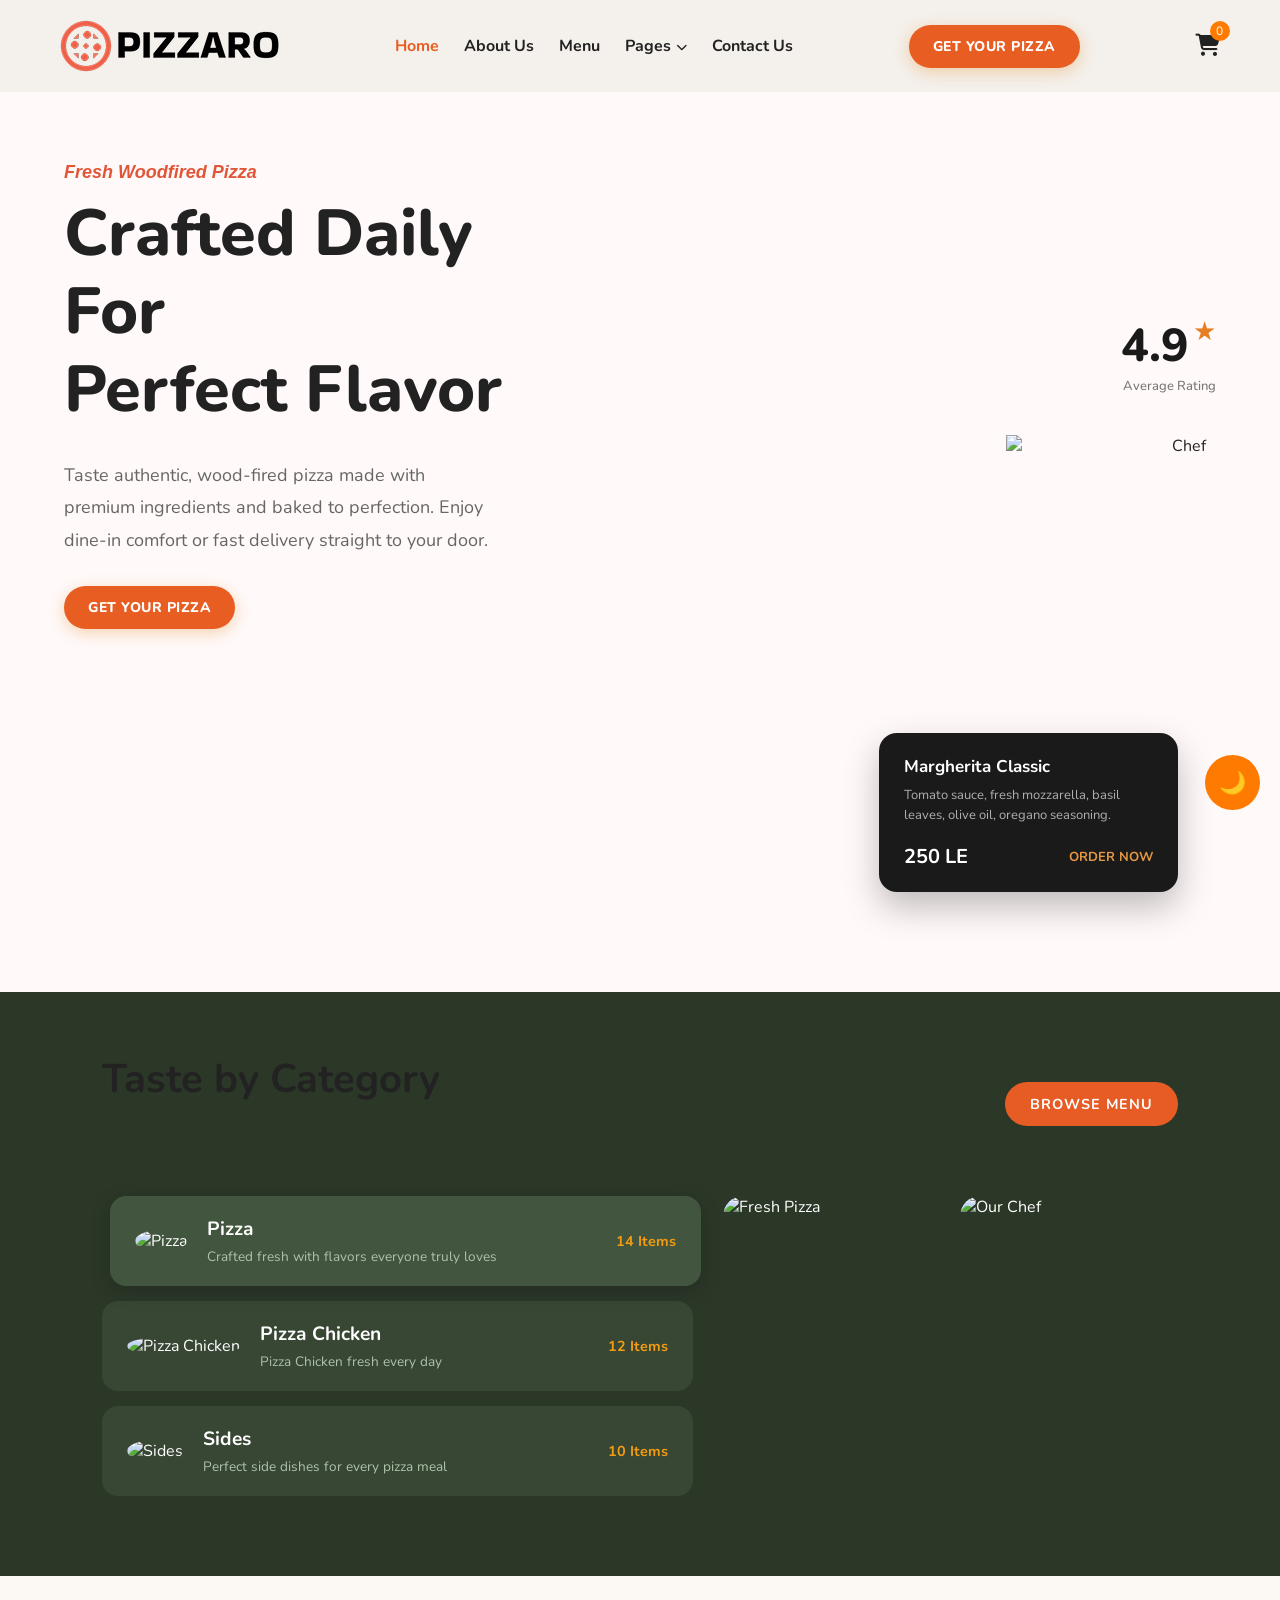
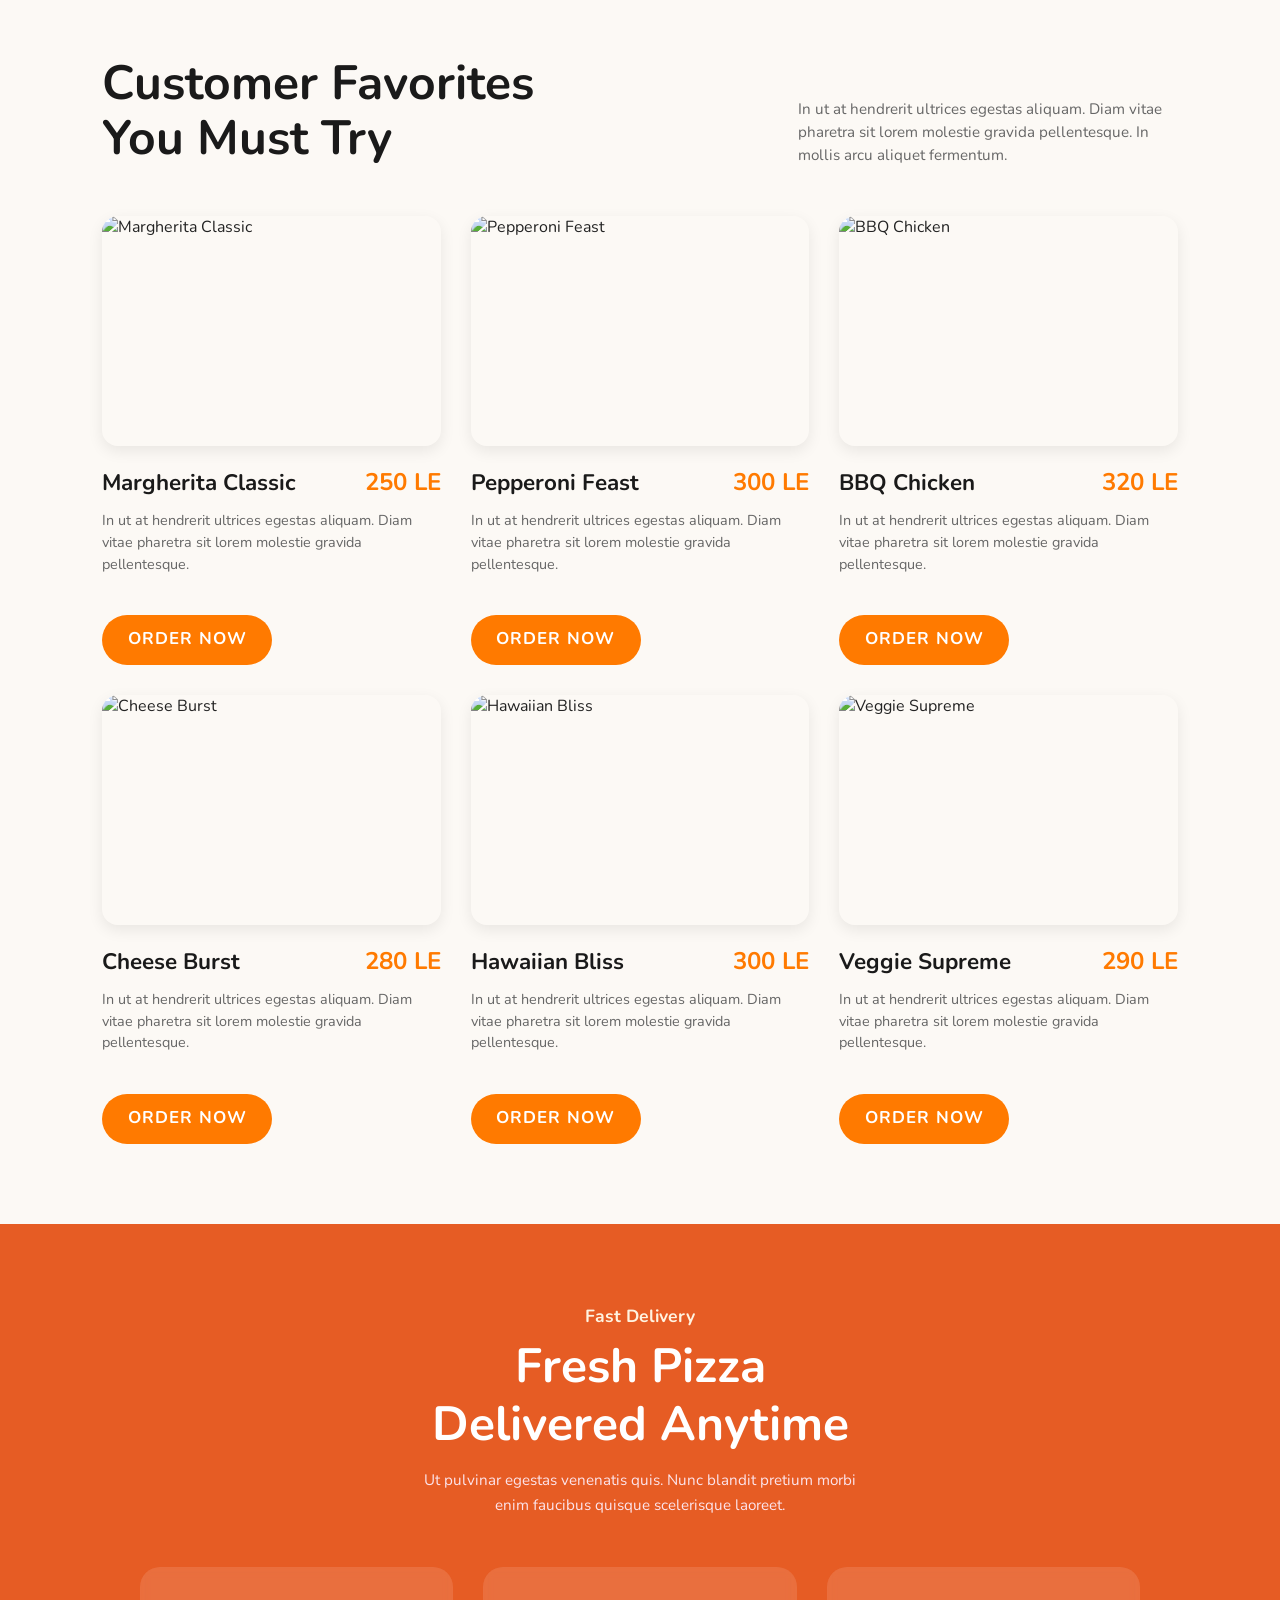
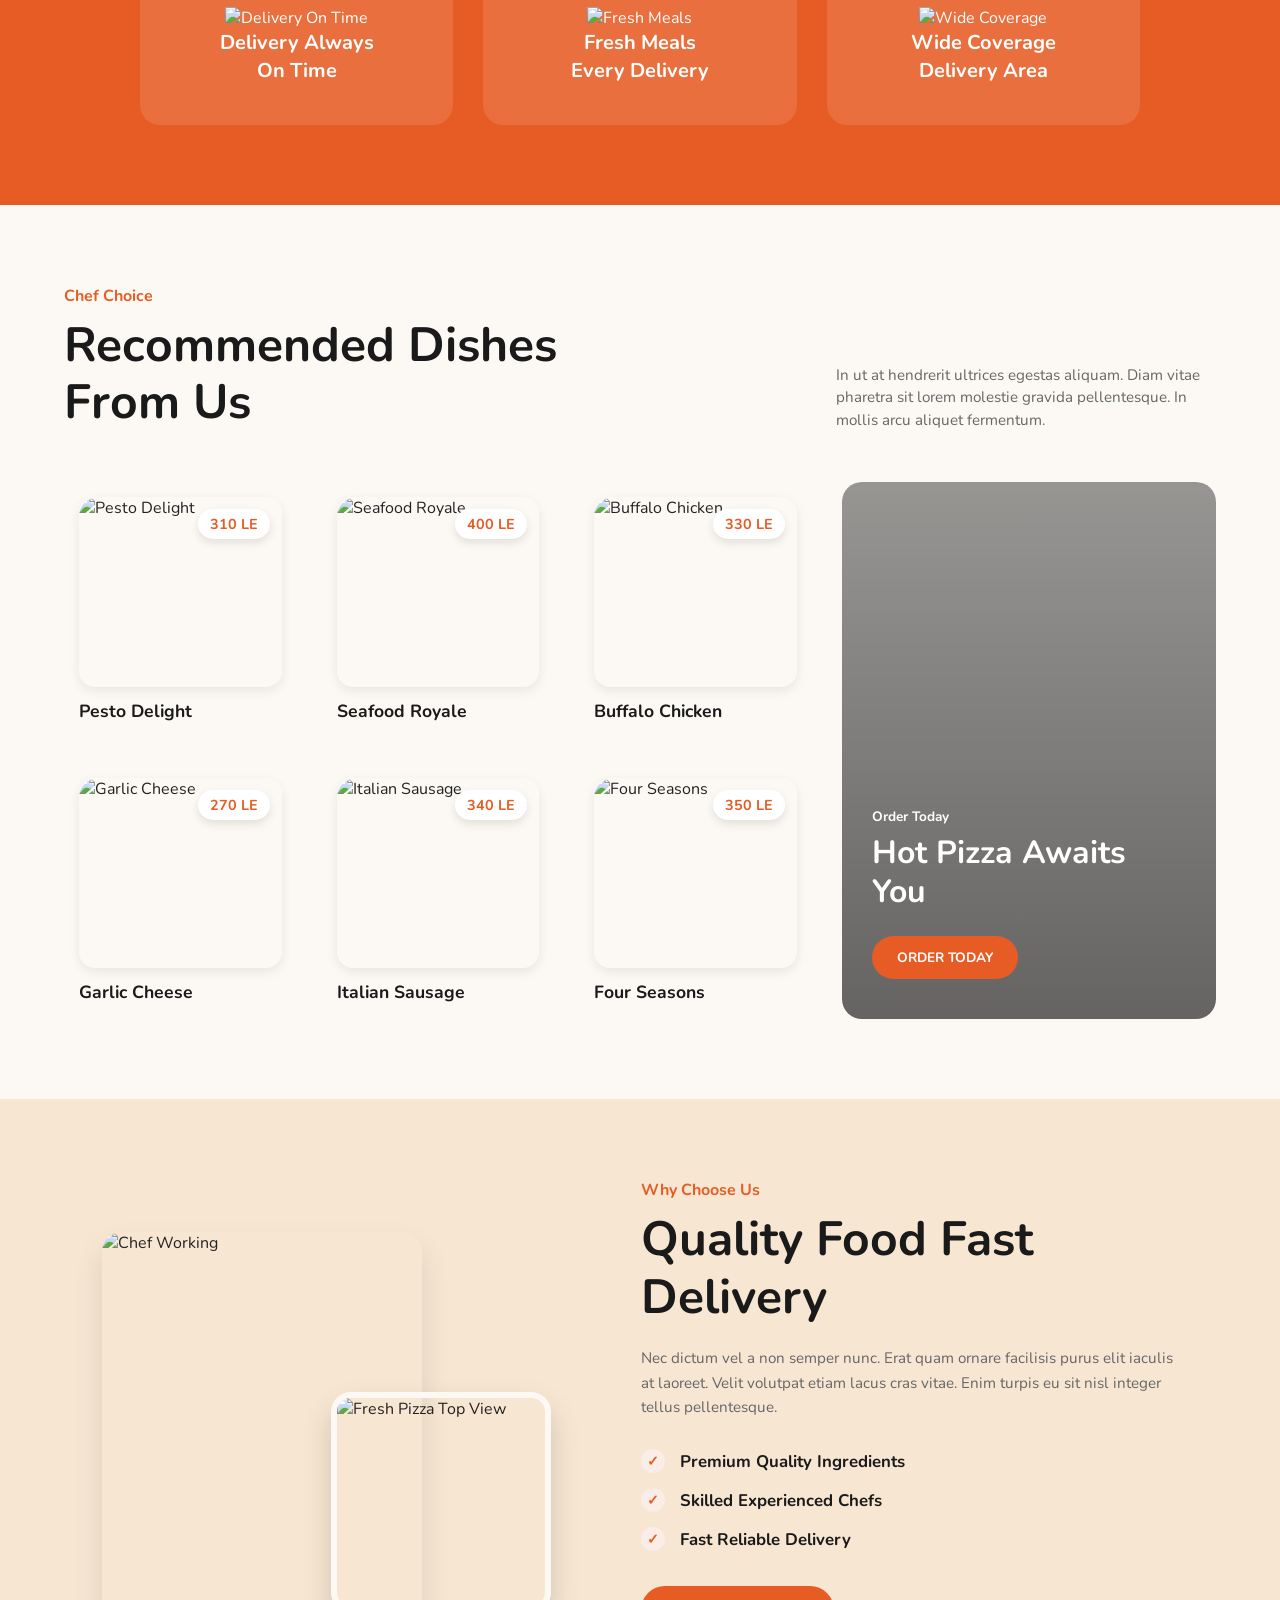
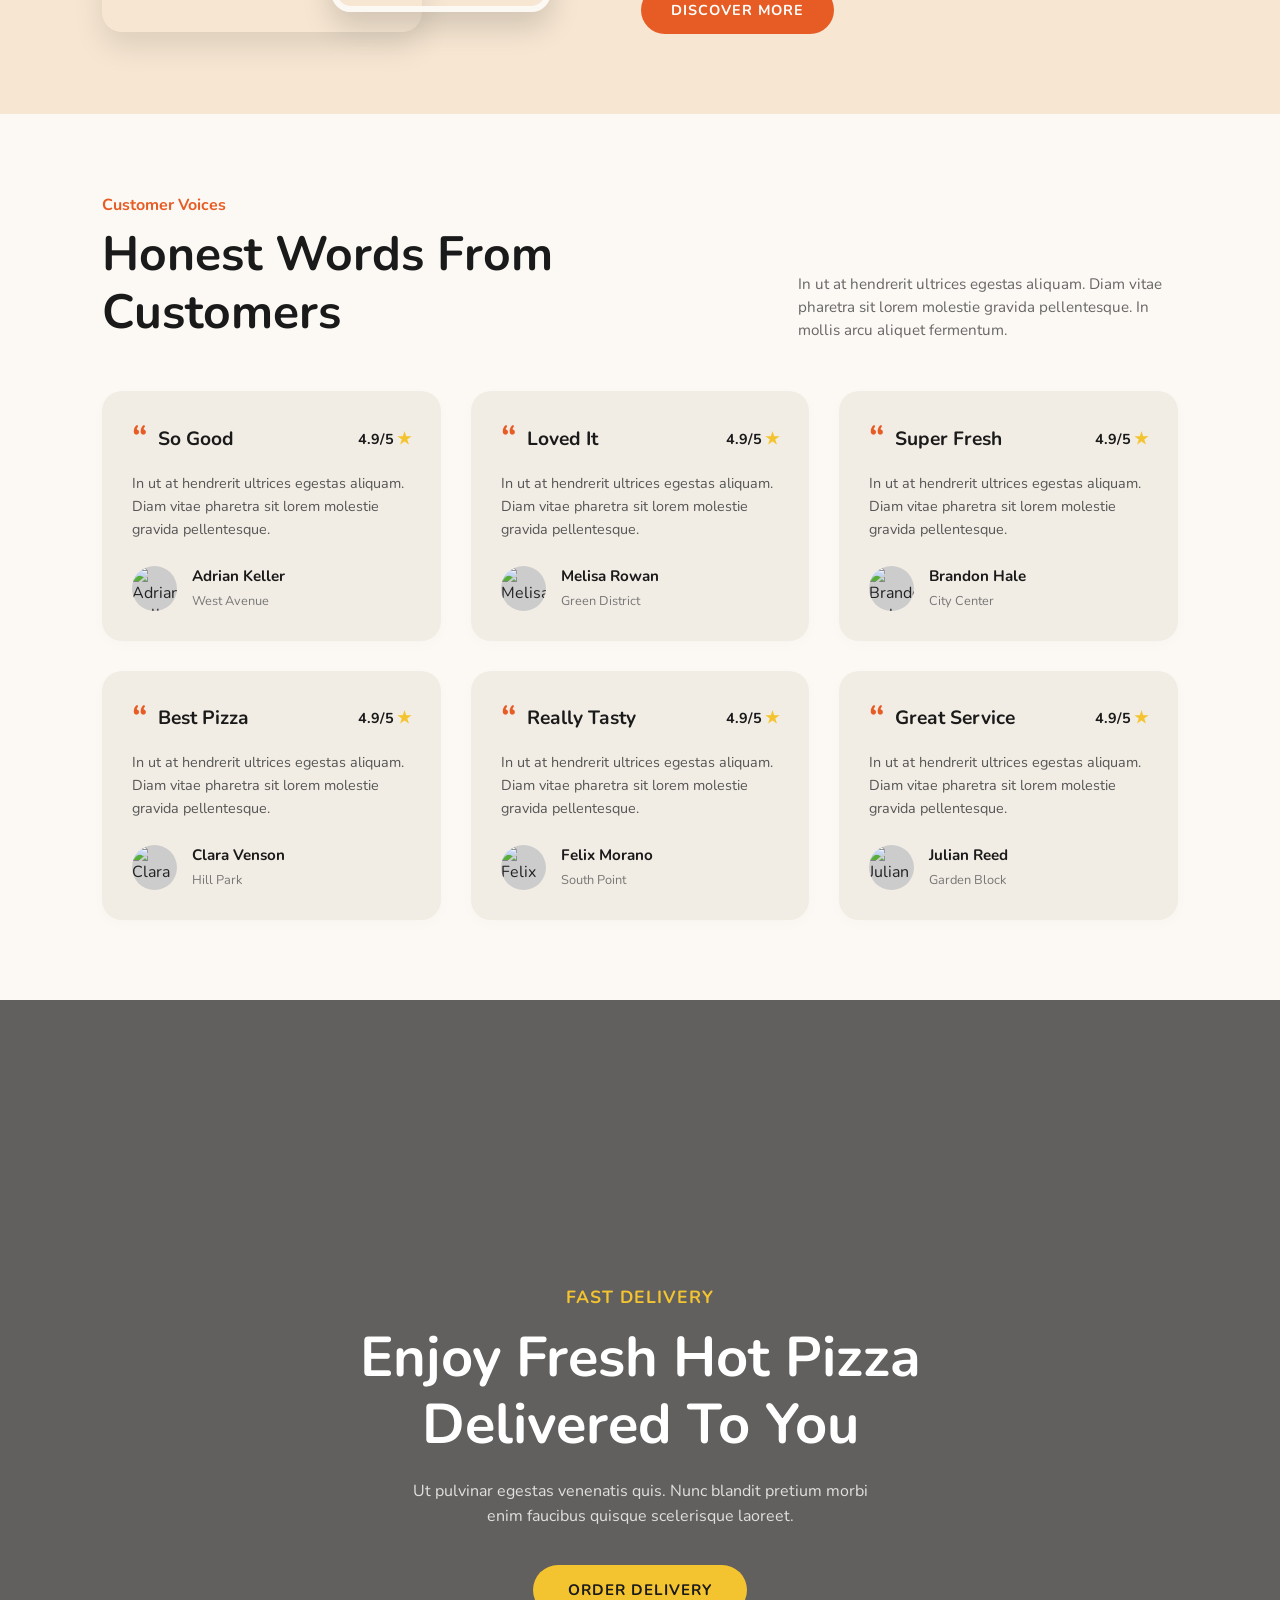
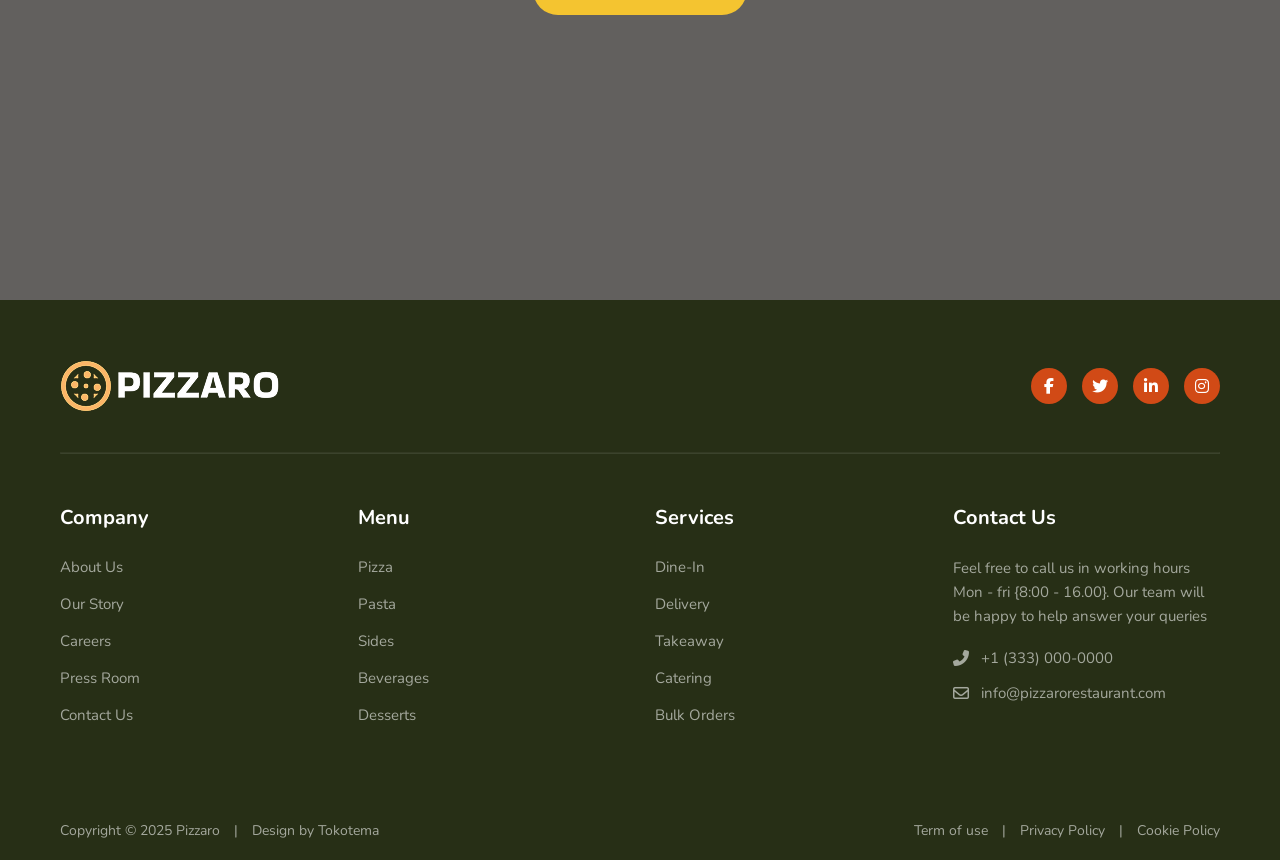
==== commit b63e77a3: "Abdullah-vercal" ====
--- a/index.html
+++ b/index.html
@@ -3,76 +3,69 @@
 <head>
     <meta charset="UTF-8">
     <meta name="viewport" content="width=device-width, initial-scale=1.0">
-    <title>Pizzaro Footer</title>
-    <!-- استدعاء خطوط FontAwesome للأيقونات -->
-     <link href="https://fonts.googleapis.com/css2?family=Nunito:wght@400;600;700;800&display=swap" rel="stylesheet">
+    <title>Pizzaro - Home</title>
+    <link href="https://fonts.googleapis.com/css2?family=Nunito:wght@400;600;700;800&display=swap" rel="stylesheet">
     <link rel="stylesheet" href="assets/CSS/all.min.css">
     <link rel="stylesheet" href="assets/CSS/style.css">
+    <link rel="stylesheet" href="assets/CSS/menu.css">
 </head>
 <body>
-    <!-- Start Section navbar  -->
-     <header class="header">
-        <nav class="header">
+   <header class="header">
         <nav class="navbar">
-            <!-- اللوجو -->
             <div class="logo">
-         
-                    <img src="assets/imgs/Logo.png" alt="logo-header">
-               
-            </div>
-
-            <!-- زر القائمة للموبايل -->
+                <img src="assets/imgs/Logo.png" alt="logo-header">
+            </div>
+
             <div class="menu-toggle" id="mobile-menu">
                 <span class="bar"></span>
                 <span class="bar"></span>
                 <span class="bar"></span>
             </div>
 
-            <!-- روابط التنقل -->
             <ul class="nav-links">
                 <li><a href="index.html" class="active">Home</a></li>
-                <li><a href="#">About Us</a></li>
-                <li><a href="#">Menu</a></li>
-                <!-- قائمة منسدلة -->
+                <li><a href="about.html">About Us</a></li>
+                <li><a href="menu.html">Menu</a></li>
                 <li class="dropdown">
                     <a href="#">Pages <i class="fas fa-chevron-down"></i></a>
                     <ul class="dropdown-menu">
                         <li><a href="Delivery.html">Delivery</a></li>
                         <li><a href="Our chef.html">Our Chef</a></li>
                         <li><a href="gallery.html">Gallery</a></li>
-                        <li><a href="#">Events</a></li>
+                        <li><a href="event.html">Events</a></li>
                         <li><a href="helper-center.html">Help Center</a></li>
-                       <li><a href="our-story.html">Our Story</a></li>
+                        <li><a href="our-story.html">Our Story</a></li>
                     </ul>
                 </li>
                 <li><a href="contact us.html">Contact Us</a></li>
-                <!-- الزر داخل القائمة في وضع الموبايل -->
-                <li class="mobile-only"><a href="#" class="btn-pizza">GET YOUR PIZZA</a></li>
+                <li class="mobile-only"><a href="menu.html" class="btn-pizza">GET YOUR PIZZA</a></li>
             </ul>
 
-            <!-- الزر الأساسي (يختفي في الموبايل ليظهر داخل القائمة) -->
-            <a href="#menu-section" class="btn-pizza desktop-only">GET YOUR PIZZA</a>
+            <a href="menu.html" class="btn-pizza desktop-only">GET YOUR PIZZA</a>
+
+            <div class="cart-box" id="cartBox">
+                <i class="fa-solid fa-cart-shopping"></i>
+                <span id="cart-count">0</span>
+            </div>
+            <button id="darkMode">🌙</button>
         </nav>
-    </nav>
     </header> 
 
-
- 
-
-    <!-- Svg / Hero Section -->
+    <div id="popup">
+        <button id="prev-img">&#10094;</button>
+        <img id="popup-img" alt="Popup Image">
+        <button id="next-img">&#10095;</button>
+    </div>
+
     <section class="hero-section">
         <div class="hero-container">
-            
-            <!-- الجزء الشمال: النصوص -->
             <div class="hero-content">
-                
                 <span class="subtitle">Fresh Woodfired Pizza</span>
                 <h1>Crafted Daily For <br>Perfect Flavor</h1>
                 <p>Taste authentic, wood-fired pizza made with premium ingredients and baked to perfection. Enjoy dine-in comfort or fast delivery straight to your door.</p>
-                <button class="btn-pizza" id="getPizzaBtn">GET YOUR PIZZA</button>
-            </div>
-
-            <!-- الجزء اليمين: الشيف والتقييم -->
+                <a href="menu.html" class="btn-pizza" id="getPizzaBtn" style="display: inline-block; text-align: center; text-decoration: none;">GET YOUR PIZZA</a>
+            </div>
+
             <div class="hero-right">
                 <div class="rating-box">
                     <span class="rating-number">4.9</span>
@@ -83,509 +76,394 @@
                     <img src="https://i.pinimg.com/originals/40/18/6a/40186a67fe7d233b40de55594386abff.png" alt="Chef">
                 </div>
             </div>
-
-        </div>
-
-        <!-- كارت البيتزا العائم (Margherita Classic) -->
+        </div>
+
         <div class="pizza-card-float">
             <h3>Margherita Classic</h3>
             <p>Tomato sauce, fresh mozzarella, basil leaves, olive oil, oregano seasoning.</p>
             <div class="card-footer">
-                <span class="price">$8.90</span>
-                <button class="order-now" id="orderNowBtn">ORDER NOW</button>
-            </div>
-        </div>
-
-        <!-- صورة البيتزا الكبيرة في الخلفية من تحت -->
+                <span class="price">250 LE</span>
+                <a href="menu.html" class="order-now" id="orderNowBtn" style="text-decoration: none; display: inline-block;">ORDER NOW</a>
+            </div>
+        </div>
+
         <div class="hero-big-pizza">
             <img src="https://i.pinimg.com/originals/15/b3/b0/15b3b03f4946dd20129ad9d652653936.png" alt="Big Pizza">
         </div>
     </section>
-<section class="categories-section">
-    <!-- رأس القسم (العنوان والزر) -->
-    <div class="section-header">
-        <h2 class="section-title">Taste by Category</h2>
-        <a href="#" class="browse-btn">BROWSE MENU</a>
-    </div>
-
-    <!-- محتوى القسم (القوائم والورود/الصور) -->
-    <div class="categories-container">
-        
-        <!-- العمود الأيسر: الفئات (Pizza, Pasta, Sides) -->
-        <div class="categories-list">
-            
-            <!-- عنصر 1: بيتزا -->
-            <div class="category-card active">
-                <div class="category-icon">
-                    <img src="pizza-icon.png" alt="Pizza">
-                </div>
-                <div class="category-info">
-                    <h3>Pizza</h3>
-                    <p>Crafted fresh with flavors everyone truly loves</p>
-                </div>
-                <span class="item-count">14 Items</span>
-            </div>
-
-            <!-- عنصر 2: مكرونة -->
-            <div class="category-card">
-                <div class="category-icon">
-                    <img src="pizza" alt="Pizza">
-                </div>
-                <div class="category-info">
-                    <h3>Pizza Chicken</h3>
-                    <p> Pizza Chicken fresh every day</p>
-                </div>
-                <span class="item-count">12 Items</span>
-            </div>
-
-            <!-- عنصر 3: أطباق جانبية -->
-            <div class="category-card">
-                <div class="category-icon">
-                    <img src="sides-icon.png" alt="Sides">
-                </div>
-                <div class="category-info">
-                    <h3>Sides</h3>
-                    <p>Perfect side dishes for every pizza meal</p>
-                </div>
-                <span class="item-count">10 Items</span>
-            </div>
-
-        </div>
-
-        <!-- العمود الأيمن: الصور الجمالية (صورة البيتزا والشيف) -->
-        <div class="category-images">
-            <div class="image-box">
-                <img src="pizza-prep.jpg" alt="Fresh Pizza">
-            </div>
-            <div class="image-box">
-                <img src="chef-portrait.jpg" alt="Our Chef">
-            </div>
-        </div>
-
-    </div>
-</section>
-<section class="favorites-section">
-    <!-- رأس القسم (العنوان ووصف جانبي) -->
-    <div class="favorites-header">
-        <div class="header-title-box">
-            <h2>Customer Favorites<br>You Must Try</h2>
-        </div>
-        <div class="header-desc-box">
-            <p>In ut at hendrerit ultrices egestas aliquam. Diam vitae pharetra sit lorem molestie gravida pellentesque. In mollis arcu aliquet fermentum.</p>
-        </div>
-    </div>
-
-    <!-- شبكة المنتجات (الكرات) -->
-    <div class="favorites-grid">
-        
-        <!-- المنتج الأول: Margherita Classic -->
-        <div class="product-card">
-            <div class="product-image">
-                <img src="margherita.jpg" alt="Margherita Classic">
-            </div>
-            <div class="product-content">
-                <div class="product-title-price">
-                    <h3>Margherita Classic</h3>
-                    <span class="price">$8.90</span>
-                </div>
-                <p class="product-desc">In ut at hendrerit ultrices egestas aliquam. Diam vitae pharetra sit lorem molestie gravida pellentesque. In mollis arcu aliquet fermentum.</p>
-                <button class="order-btn">ORDER NOW</button>
-            </div>
-        </div>
-
-        <!-- المنتج الثاني: Pepperoni Feast -->
-        <div class="product-card">
-            <div class="product-image">
-                <img src="pepperoni.jpg" alt="Pepperoni Feast">
-            </div>
-            <div class="product-content">
-                <div class="product-title-price">
-                    <h3>Pepperoni Feast</h3>
-                    <span class="price">$10.50</span>
-                </div>
-                <p class="product-desc">In ut at hendrerit ultrices egestas aliquam. Diam vitae pharetra sit lorem molestie gravida pellentesque. In mollis arcu aliquet fermentum.</p>
-                <button class="order-btn">ORDER NOW</button>
-            </div>
-        </div>
-
-        <!-- المنتج الثالث: BBQ Chicken -->
-        <div class="product-card">
-            <div class="product-image">
-                <img src="bbq-chicken.jpg" alt="BBQ Chicken">
-            </div>
-            <div class="product-content">
-                <div class="product-title-price">
-                    <h3>BBQ Chicken</h3>
-                    <span class="price">$11.20</span>
-                </div>
-                <p class="product-desc">In ut at hendrerit ultrices egestas aliquam. Diam vitae pharetra sit lorem molestie gravida pellentesque. In mollis arcu aliquet fermentum.</p>
-                <button class="order-btn">ORDER NOW</button>
-            </div>
-        </div>
-
-        <!-- المنتج الرابع: Cheese Burst -->
-        <div class="product-card">
-            <div class="product-image">
-                <img src="cheese-burst.jpg" alt="Cheese Burst">
-            </div>
-            <div class="product-content">
-                <div class="product-title-price">
-                    <h3>Cheese Burst</h3>
-                    <span class="price">$9.60</span>
-                </div>
-                <p class="product-desc">In ut at hendrerit ultrices egestas aliquam. Diam vitae pharetra sit lorem molestie gravida pellentesque. In mollis arcu aliquet fermentum.</p>
-                <button class="order-btn">ORDER NOW</button>
-            </div>
-        </div>
-
-        <!-- المنتج الخامس: Hawaiian Bliss -->
-        <div class="product-card">
-            <div class="product-image">
-                <img src="hawaiian.jpg" alt="Hawaiian Bliss">
-            </div>
-            <div class="product-content">
-                <div class="product-title-price">
-                    <h3>Hawaiian Bliss</h3>
-                    <span class="price">$10.50</span>
-                </div>
-                <p class="product-desc">In ut at hendrerit ultrices egestas aliquam. Diam vitae pharetra sit lorem molestie gravida pellentesque. In mollis arcu aliquet fermentum.</p>
-                <button class="order-btn">ORDER NOW</button>
-            </div>
-        </div>
-
-        <!-- المنتج السادس: Veggie Supreme -->
-        <div class="product-card">
-            <div class="product-image">
-                <img src="veggie.jpg" alt="Veggie Supreme">
-            </div>
-            <div class="product-content">
-                <div class="product-title-price">
-                    <h3>Veggie Supreme</h3>
-                    <span class="price">$9.90</span>
-                </div>
-                <p class="product-desc">In ut at hendrerit ultrices egestas aliquam. Diam vitae pharetra sit lorem molestie gravida pellentesque. In mollis arcu aliquet fermentum.</p>
-                <button class="order-btn">ORDER NOW</button>
-            </div>
-        </div>
-
-    </div>
-</section>
-
-<section class="delivery-section">
-    <!-- عنوان ووصف القسم -->
-    <div class="delivery-header">
-        <span class="sub-heading">Fast Delivery</span>
-        <h2>Fresh Pizza<br>Delivered Anytime</h2>
-        <p>Ut pulvinar egestas venenatis quis. Nunc blandit pretium morbi<br>enim faucibus quisque scelerisque laoreet.</p>
-    </div>
-
-    <!-- شبكة المميزات الثلاثة -->
-    <div class="features-grid">
-        
-        <!-- الميزة الأولى -->
-        <div class="feature-card">
-            <div class="feature-icon">
-                <img src="delivery-time-icon.png" alt="Delivery On Time">
-            </div>
-            <h3>Delivery Always<br>On Time</h3>
-        </div>
-
-        <!-- الميزة الثانية -->
-        <div class="feature-card">
-            <div class="feature-icon">
-                <img src="fresh-meals-icon.png" alt="Fresh Meals">
-            </div>
-            <h3>Fresh Meals<br>Every Delivery</h3>
-        </div>
-
-        <!-- الميزة الثالثة -->
-        <div class="feature-card">
-            <div class="feature-icon">
-                <img src="coverage-icon.png" alt="Wide Coverage">
-            </div>
-            <h3>Wide Coverage<br>Delivery Area</h3>
-        </div>
-
-    </div>
-</section>
-<section class="recommended-section">
-    <!-- رأس القسم (العنوان والوصف) -->
-    <div class="recommended-header">
-        <div class="header-titles">
-            <span class="sub-title">Chef Choice</span>
-            <h2>Recommended Dishes<br>From Us</h2>
-        </div>
-        <div class="header-description">
-            <p>In ut at hendrerit ultrices egestas aliquam. Diam vitae pharetra sit lorem molestie gravida pellentesque. In mollis arcu aliquet fermentum.</p>
-        </div>
-    </div>
-
-    <!-- محتوى القسم (شبكة الأطباق + البانر الإعلاني) -->
-    <div class="recommended-container">
-        
-        <!-- شبكة الأطباق (3 أعمدة × صفين) -->
-        <div class="dishes-grid">
-            
-            <!-- طبق 1: Pesto Delight -->
-            <div class="dish-card">
-                <div class="dish-image">
-                    <img src="pesto.jpg" alt="Pesto Delight">
-                    <span class="dish-price">$10.90</span>
-                </div>
-                <h3 class="dish-name">Pesto Delight</h3>
-            </div>
-
-            <!-- طبق 2: Seafood Royale -->
-            <div class="dish-card">
-                <div class="dish-image">
-                    <img src="seafood.jpg" alt="Seafood Royale">
-                    <span class="dish-price">$14.20</span>
-                </div>
-                <h3 class="dish-name">Seafood Royale</h3>
-            </div>
-
-            <!-- طبق 3: Buffalo Chicken -->
-            <div class="dish-card">
-                <div class="dish-image">
-                    <img src="buffalo.jpg" alt="Buffalo Chicken">
-                    <span class="dish-price">$11.60</span>
-                </div>
-                <h3 class="dish-name">Buffalo Chicken</h3>
-            </div>
-
-            <!-- طبق 4: Garlic Cheese -->
-            <div class="dish-card">
-                <div class="dish-image">
-                    <img src="garlic.jpg" alt="Garlic Cheese">
-                    <span class="dish-price">$9.40</span>
-                </div>
-                <h3 class="dish-name">Garlic Cheese</h3>
-            </div>
-
-            <!-- طبق 5: Italian Sausage -->
-            <div class="dish-card">
-                <div class="dish-image">
-                    <img src="sausage.jpg" alt="Italian Sausage">
-                    <span class="dish-price">$11.90</span>
-                </div>
-                <h3 class="dish-name">Italian Sausage</h3>
-            </div>
-
-            <!-- طبق 6: Four Seasons -->
-            <div class="dish-card">
-                <div class="dish-image">
-                    <img src="fourseasons.jpg" alt="Four Seasons">
-                    <span class="dish-price">$12.50</span>
-                </div>
-                <h3 class="dish-name">Four Seasons</h3>
-            </div>
-
-        </div>
-
-        <!-- البانر الترويجي الكبير (الجانب الأيمن) -->
-        <div class="promo-banner">
-            <div class="promo-content">
-                <span class="promo-tag">Order Today</span>
-                <h3>Hot Pizza Awaits You</h3>
-                <button class="promo-btn">ORDER TODAY</button>
-            </div>
-            <!-- صورة البيتزا الخلفية للبانر يتم ضبطها عبر CSS أو هنا -->
-        </div>
-
-    </div>
-</section>
-<section class="why-choose-section">
-    <!-- الجانب الأيسر: الصور المتداخلة (الشيف والبيتزا) -->
-    <div class="why-choose-images">
-        <div class="chef-large-img">
-            <img src="chef-working.jpg" alt="Chef Working">
-        </div>
-        <div class="pizza-small-img">
-            <img src="top-pizza.jpg" alt="Fresh Pizza Top View">
-        </div>
-    </div>
-
-    <!-- الجانب الأيمن: النصوص والمميزات والزر -->
-    <div class="why-choose-content">
-        <span class="sub-title">Why Choose Us</span>
-        <h2>Quality Food Fast<br>Delivery</h2>
-        <p class="section-desc">
-            Nec dictum vel a non semper nunc. Erat quam ornare facilisis purus elit iaculis at laoreet. Velit volutpat etiam lacus cras vitae. Enim turpis eu sit nisl integer tellus pellentesque.
-        </p>
-
-        <!-- قائمة المميزات بعلامات الصح -->
-        <ul class="features-list">
-            <li>
-                <span class="check-icon">✓</span>
-                <span>Premium Quality Ingredients</span>
-            </li>
-            <li>
-                <span class="check-icon">✓</span>
-                <span>Skilled Experienced Chefs</span>
-            </li>
-            <li>
-                <span class="check-icon">✓</span>
-                <span>Fast Reliable Delivery</span>
-            </li>
-        </ul>
-
-        <button class="discover-btn">DISCOVER MORE</button>
-    </div>
-</section>
-<section class="customer-voices-section">
-    <!-- رأس القسم (العنوان والوصف) -->
-    <div class="voices-header">
-        <div class="header-titles">
-            <span class="sub-title">Customer Voices</span>
-            <h2>Honest Words From<br>Customers</h2>
-        </div>
-        <div class="header-description">
-            <p>In ut at hendrerit ultrices egestas aliquam. Diam vitae pharetra sit lorem molestie gravida pellentesque. In mollis arcu aliquet fermentum.</p>
-        </div>
-    </div>
-
-    <!-- شبكة بطاقات التقييمات -->
-    <div class="voices-grid">
-        <!-- البطاقة 1 -->
-        <div class="voice-card">
-            <div class="card-top">
-                <span class="quote-icon">“</span>
-                <h3>So Good</h3>
-                <div class="rating">
-                    <span>4.9/5</span> <span class="star">★</span>
-                </div>
-            </div>
-            <p class="review-text">In ut at hendrerit ultrices egestas aliquam. Diam vitae pharetra sit lorem molestie gravida pellentesque. In mollis arcu aliquet.</p>
-            <div class="customer-info">
-                <div class="customer-img"><img src="adrian.jpg" alt="Adrian Keller"></div>
-                <div>
-                    <h4>Adrian Keller</h4>
-                    <span>West Avenue</span>
-                </div>
-            </div>
-        </div>
-
-        <!-- البطاقة 2 -->
-        <div class="voice-card">
-            <div class="card-top">
-                <span class="quote-icon">“</span>
-                <h3>Loved It</h3>
-                <div class="rating">
-                    <span>4.9/5</span> <span class="star">★</span>
-                </div>
-            </div>
-            <p class="review-text">In ut at hendrerit ultrices egestas aliquam. Diam vitae pharetra sit lorem molestie gravida pellentesque. In mollis arcu aliquet.</p>
-            <div class="customer-info">
-                <div class="customer-img"><img src="melisa.jpg" alt="Melisa Rowan"></div>
-                <div>
-                    <h4>Melisa Rowan</h4>
-                    <span>Green District</span>
-                </div>
-            </div>
-        </div>
-
-        <!-- البطاقة 3 -->
-        <div class="voice-card">
-            <div class="card-top">
-                <span class="quote-icon">“</span>
-                <h3>Super Fresh</h3>
-                <div class="rating">
-                    <span>4.9/5</span> <span class="star">★</span>
-                </div>
-            </div>
-            <p class="review-text">In ut at hendrerit ultrices egestas aliquam. Diam vitae pharetra sit lorem molestie gravida pellentesque. In mollis arcu aliquet.</p>
-            <div class="customer-info">
-                <div class="customer-img"><img src="brandon.jpg" alt="Brandon Hale"></div>
-                <div>
-                    <h4>Brandon Hale</h4>
-                    <span>City Center</span>
-                </div>
-            </div>
-        </div>
-
-        <!-- البطاقة 4 -->
-        <div class="voice-card">
-            <div class="card-top">
-                <span class="quote-icon">“</span>
-                <h3>Best Pizza</h3>
-                <div class="rating">
-                    <span>4.9/5</span> <span class="star">★</span>
-                </div>
-            </div>
-            <p class="review-text">In ut at hendrerit ultrices egestas aliquam. Diam vitae pharetra sit lorem molestie gravida pellentesque. In mollis arcu aliquet.</p>
-            <div class="customer-info">
-                <div class="customer-img"><img src="clara.jpg" alt="Clara Venson"></div>
-                <div>
-                    <h4>Clara Venson</h4>
-                    <span>Hill Park</span>
-                </div>
-            </div>
-        </div>
-
-        <!-- البطاقة 5 -->
-        <div class="voice-card">
-            <div class="card-top">
-                <span class="quote-icon">“</span>
-                <h3>Really Tasty</h3>
-                <div class="rating">
-                    <span>4.9/5</span> <span class="star">★</span>
-                </div>
-            </div>
-            <p class="review-text">In ut at hendrerit ultrices egestas aliquam. Diam vitae pharetra sit lorem molestie gravida pellentesque. In mollis arcu aliquet.</p>
-            <div class="customer-info">
-                <div class="customer-img"><img src="felix.jpg" alt="Felix Morano"></div>
-                <div>
-                    <h4>Felix Morano</h4>
-                    <span>South Point</span>
-                </div>
-            </div>
-        </div>
-
-        <!-- البطاقة 6 -->
-        <div class="voice-card">
-            <div class="card-top">
-                <span class="quote-icon">“</span>
-                <h3>Great Service</h3>
-                <div class="rating">
-                    <span>4.9/5</span> <span class="star">★</span>
-                </div>
-            </div>
-            <p class="review-text">In ut at hendrerit ultrices egestas aliquam. Diam vitae pharetra sit lorem molestie gravida pellentesque. In mollis arcu aliquet.</p>
-            <div class="customer-info">
-                <div class="customer-img"><img src="julian.jpg" alt="Julian Reed"></div>
-                <div>
-                    <h4>Julian Reed</h4>
-                    <span>Garden Block</span>
-                </div>
-            </div>
-        </div>
-    </div>
-</section>
-
-<section class="pizzaro-hero-section">
-    <div class="pizzaro-hero-content">
-        <span class="pizzaro-hero-tag">Fast Delivery</span>
-        <h1>Enjoy Fresh Hot Pizza<br>Delivered To You</h1>
-        <p>Ut pulvinar egestas venenatis quis. Nunc blandit pretium morbi<br>enim faucibus quisque scelerisque laoreet.</p>
-        <button class="pizzaro-order-btn">ORDER DELIVERY</button>
-    </div>
-</section>
+
+    <section class="categories-section">
+        <div class="section-header">
+            <h2 class="section-title">Taste by Category</h2>
+            <a href="menu.html" class="browse-btn">BROWSE MENU</a>
+        </div>
+
+        <div class="categories-container">
+            <div class="categories-list">
+                <a href="menu.html" class="category-card active" style="text-decoration: none; color: inherit; display: flex;">
+                    <div class="category-icon">
+                        <img src="https://i.pinimg.com/1200x/cc/ef/cb/ccefcb5f40d3927a92f3232c8491e531.jpg" alt="Pizza">
+                    </div>
+                    <div class="category-info">
+                        <h3>Pizza</h3>
+                        <p>Crafted fresh with flavors everyone truly loves</p>
+                    </div>
+                    <span class="item-count">14 Items</span>
+                </a>
+
+                <a href="menu.html" class="category-card" style="text-decoration: none; color: inherit; display: flex;">
+                    <div class="category-icon">
+                        <img src="https://i.pinimg.com/1200x/5f/82/a7/5f82a7e7fb78f8e40a671a869b5ac4bd.jpg" alt="Pizza Chicken">
+                    </div>
+                    <div class="category-info">
+                        <h3>Pizza Chicken</h3>
+                        <p>Pizza Chicken fresh every day</p>
+                    </div>
+                    <span class="item-count">12 Items</span>
+                </a>
+
+                <a href="menu.html" class="category-card" style="text-decoration: none; color: inherit; display: flex;">
+                    <div class="category-icon">
+                        <img src="https://i.pinimg.com/1200x/0c/bf/d2/0cbfd2ac987c070b6270ae52a37761d6.jpg" alt="Sides">
+                    </div>
+                    <div class="category-info">
+                        <h3>Sides</h3>
+                        <p>Perfect side dishes for every pizza meal</p>
+                    </div>
+                    <span class="item-count">10 Items</span>
+                </a>
+            </div>
+
+            <div class="category-images">
+                <div class="image-box">
+                    <img src="https://i.pinimg.com/736x/d1/97/db/d197db1fdb930fb124b15e01e169e0b4.jpg" alt="Fresh Pizza">
+                </div>
+                <div class="image-box">
+                    <img src="https://i.pinimg.com/1200x/99/af/9e/99af9edeefa3119ed3051bdc88ca5a27.jpg" alt="Our Chef">
+                </div>
+            </div>
+        </div>
+    </section>
+
+    <section class="favorites-section">
+        <div class="favorites-header">
+            <div class="header-title-box">
+                <h2>Customer Favorites<br>You Must Try</h2>
+            </div>
+            <div class="header-desc-box">
+                <p>In ut at hendrerit ultrices egestas aliquam. Diam vitae pharetra sit lorem molestie gravida pellentesque. In mollis arcu aliquet fermentum.</p>
+            </div>
+        </div>
+
+        <div class="favorites-grid">
+            <div class="product-card">
+                <div class="product-image">
+                    <img src="https://i.pinimg.com/736x/a2/74/1c/a2741cd8d94391ea7fdafbb266599c1a.jpg" alt="Margherita Classic">
+                </div>
+                <div class="product-content">
+                    <div class="product-title-price">
+                        <h3>Margherita Classic</h3>
+                        <span class="price">250 LE</span>
+                    </div>
+                    <p class="product-desc">In ut at hendrerit ultrices egestas aliquam. Diam vitae pharetra sit lorem molestie gravida pellentesque.</p>
+                    <a href="menu.html" class="order-btn" style="text-decoration: none; display: inline-block; text-align: center;">ORDER NOW</a>
+                </div>
+            </div>
+
+            <div class="product-card">
+                <div class="product-image">
+                    <img src="https://i.pinimg.com/736x/0a/e5/ce/0ae5ce32d87ae04999fccabfc7a42976.jpg" alt="Pepperoni Feast">
+                </div>
+                <div class="product-content">
+                    <div class="product-title-price">
+                        <h3>Pepperoni Feast</h3>
+                        <span class="price">300 LE</span>
+                    </div>
+                    <p class="product-desc">In ut at hendrerit ultrices egestas aliquam. Diam vitae pharetra sit lorem molestie gravida pellentesque.</p>
+                    <a href="menu.html" class="order-btn" style="text-decoration: none; display: inline-block; text-align: center;">ORDER NOW</a>
+                </div>
+            </div>
+
+            <div class="product-card">
+                <div class="product-image">
+                    <img src="https://i.pinimg.com/1200x/da/fe/99/dafe997b7f1a7ec3f418d3e649dbefea.jpg" alt="BBQ Chicken">
+                </div>
+                <div class="product-content">
+                    <div class="product-title-price">
+                        <h3>BBQ Chicken</h3>
+                        <span class="price">320 LE</span>
+                    </div>
+                    <p class="product-desc">In ut at hendrerit ultrices egestas aliquam. Diam vitae pharetra sit lorem molestie gravida pellentesque.</p>
+                    <a href="menu.html" class="order-btn" style="text-decoration: none; display: inline-block; text-align: center;">ORDER NOW</a>
+                </div>
+            </div>
+
+            <div class="product-card">
+                <div class="product-image">
+                    <img src="https://i.pinimg.com/736x/7b/cf/b6/7bcfb62de522fa909e856a0e79542f5b.jpg" alt="Cheese Burst">
+                </div>
+                <div class="product-content">
+                    <div class="product-title-price">
+                        <h3>Cheese Burst</h3>
+                        <span class="price">280 LE</span>
+                    </div>
+                    <p class="product-desc">In ut at hendrerit ultrices egestas aliquam. Diam vitae pharetra sit lorem molestie gravida pellentesque.</p>
+                    <a href="menu.html" class="order-btn" style="text-decoration: none; display: inline-block; text-align: center;">ORDER NOW</a>
+                </div>
+            </div>
+
+            <div class="product-card">
+                <div class="product-image">
+                    <img src="https://i.pinimg.com/1200x/01/34/b9/0134b97cf5d71095095da126c7dff19d.jpg" alt="Hawaiian Bliss">
+                </div>
+                <div class="product-content">
+                    <div class="product-title-price">
+                        <h3>Hawaiian Bliss</h3>
+                        <span class="price">300 LE</span>
+                    </div>
+                    <p class="product-desc">In ut at hendrerit ultrices egestas aliquam. Diam vitae pharetra sit lorem molestie gravida pellentesque.</p>
+                    <a href="menu.html" class="order-btn" style="text-decoration: none; display: inline-block; text-align: center;">ORDER NOW</a>
+                </div>
+            </div>
+
+            <div class="product-card">
+                <div class="product-image">
+                    <img src="https://i.pinimg.com/1200x/25/a8/5e/25a85ebb1d8b76f9f8dff325cdcdb852.jpg" alt="Veggie Supreme">
+                </div>
+                <div class="product-content">
+                    <div class="product-title-price">
+                        <h3>Veggie Supreme</h3>
+                        <span class="price">290 LE</span>
+                    </div>
+                    <p class="product-desc">In ut at hendrerit ultrices egestas aliquam. Diam vitae pharetra sit lorem molestie gravida pellentesque.</p>
+                    <a href="menu.html" class="order-btn" style="text-decoration: none; display: inline-block; text-align: center;">ORDER NOW</a>
+                </div>
+            </div>
+        </div>
+    </section>
+
+    <section class="delivery-section">
+        <div class="delivery-header">
+            <span class="sub-heading">Fast Delivery</span>
+            <h2>Fresh Pizza<br>Delivered Anytime</h2>
+            <p>Ut pulvinar egestas venenatis quis. Nunc blandit pretium morbi<br>enim faucibus quisque scelerisque laoreet.</p>
+        </div>
+
+        <div class="features-grid">
+            <div class="feature-card">
+                <div class="feature-icon">
+                    <img src="https://img.icons8.com/ios-filled/100/222222/clock.png" alt="Delivery On Time">
+                </div>
+                <h3>Delivery Always<br>On Time</h3>
+            </div>
+            <div class="feature-card">
+                <div class="feature-icon">
+                    <img src="https://img.icons8.com/ios-filled/100/222222/kawaii-pizza.png" alt="Fresh Meals">
+                </div>
+                <h3>Fresh Meals<br>Every Delivery</h3>
+            </div>
+            <div class="feature-card">
+                <div class="feature-icon">
+                    <img src="https://img.icons8.com/ios-filled/100/222222/map-pin.png" alt="Wide Coverage">
+                </div>
+                <h3>Wide Coverage<br>Delivery Area</h3>
+            </div>
+        </div>
+    </section>
+
+    <section class="recommended-section">
+        <div class="recommended-header">
+            <div class="header-titles">
+                <span class="sub-title">Chef Choice</span>
+                <h2>Recommended Dishes<br>From Us</h2>
+            </div>
+            <div class="header-description">
+                <p>In ut at hendrerit ultrices egestas aliquam. Diam vitae pharetra sit lorem molestie gravida pellentesque. In mollis arcu aliquet fermentum.</p>
+            </div>
+        </div>
+
+        <div class="recommended-container">
+            <div class="dishes-grid">
+                <div class="dish-card">
+                    <div class="dish-image">
+                        <img src="https://i.pinimg.com/1200x/e2/84/8f/e2848f73a035ebb2d47cc7cb71ce4b8f.jpg" alt="Pesto Delight">
+                        <span class="dish-price">310 LE</span>
+                    </div>
+                    <h3 class="dish-name">Pesto Delight</h3>
+                </div>
+                <div class="dish-card">
+                    <div class="dish-image">
+                        <img src="https://i.pinimg.com/736x/76/4a/e3/764ae3bee75fa6080f8cd2610a3690c8.jpg" alt="Seafood Royale">
+                        <span class="dish-price">400 LE</span>
+                    </div>
+                    <h3 class="dish-name">Seafood Royale</h3>
+                </div>
+                <div class="dish-card">
+                    <div class="dish-image">
+                        <img src="https://i.pinimg.com/736x/c8/41/5c/c8415c5f83194f6b041b1bbe393d7eb8.jpg" alt="Buffalo Chicken">
+                        <span class="dish-price">330 LE</span>
+                    </div>
+                    <h3 class="dish-name">Buffalo Chicken</h3>
+                </div>
+                <div class="dish-card">
+                    <div class="dish-image">
+                        <img src="https://i.pinimg.com/736x/3c/5f/60/3c5f60489e084c82725a120c299a9c4f.jpg" alt="Garlic Cheese">
+                        <span class="dish-price">270 LE</span>
+                    </div>
+                    <h3 class="dish-name">Garlic Cheese</h3>
+                </div>
+                <div class="dish-card">
+                    <div class="dish-image">
+                        <img src="https://i.pinimg.com/736x/71/83/5d/71835db6414914b5a3b4f2bbcf9c8995.jpg" alt="Italian Sausage">
+                        <span class="dish-price">340 LE</span>
+                    </div>
+                    <h3 class="dish-name">Italian Sausage</h3>
+                </div>
+                <div class="dish-card">
+                    <div class="dish-image">
+                        <img src="https://i.pinimg.com/736x/d4/4e/6e/d44e6ee4fcbbc88e04434a2478048d55.jpg" alt="Four Seasons">
+                        <span class="dish-price">350 LE</span>
+                    </div>
+                    <h3 class="dish-name">Four Seasons</h3>
+                </div>
+            </div>
+
+            <div class="promo-banner">
+                <div class="promo-content">
+                    <span class="promo-tag">Order Today</span>
+                    <h3>Hot Pizza Awaits You</h3>
+                    <a href="menu.html" class="promo-btn" style="text-decoration: none; display: inline-block; text-align: center;">ORDER TODAY</a>
+                </div>
+            </div>
+        </div>
+    </section>
+
+    <section class="why-choose-section">
+        <div class="why-choose-images">
+            <div class="chef-large-img">
+                <img src="https://i.pinimg.com/1200x/0e/c6/34/0ec63424467277cbcb827cac25380b74.jpg" alt="Chef Working">
+            </div>
+            <div class="pizza-small-img">
+                <img src="https://i.pinimg.com/736x/74/eb/b6/74ebb632ff91ac1550e8e3669dcf0643.jpg" alt="Fresh Pizza Top View">
+            </div>
+        </div>
+
+        <div class="why-choose-content">
+            <span class="sub-title">Why Choose Us</span>
+            <h2>Quality Food Fast<br>Delivery</h2>
+            <p class="section-desc">
+                Nec dictum vel a non semper nunc. Erat quam ornare facilisis purus elit iaculis at laoreet. Velit volutpat etiam lacus cras vitae. Enim turpis eu sit nisl integer tellus pellentesque.
+            </p>
+            <ul class="features-list">
+                <li><span class="check-icon">✓</span> <span>Premium Quality Ingredients</span></li>
+                <li><span class="check-icon">✓</span> <span>Skilled Experienced Chefs</span></li>
+                <li><span class="check-icon">✓</span> <span>Fast Reliable Delivery</span></li>
+            </ul>
+            <a href="menu.html" class="discover-btn" style="text-decoration: none; display: inline-block; text-align: center;">DISCOVER MORE</a>
+        </div>
+    </section>
+
+    <section class="customer-voices-section">
+        <div class="voices-header">
+            <div class="header-titles">
+                <span class="sub-title">Customer Voices</span>
+                <h2>Honest Words From<br>Customers</h2>
+            </div>
+            <div class="header-description">
+                <p>In ut at hendrerit ultrices egestas aliquam. Diam vitae pharetra sit lorem molestie gravida pellentesque. In mollis arcu aliquet fermentum.</p>
+            </div>
+        </div>
+
+        <div class="voices-grid">
+            <div class="voice-card">
+                <div class="card-top">
+                    <span class="quote-icon">“</span>
+                    <h3>So Good</h3>
+                    <div class="rating"><span>4.9/5</span> <span class="star">★</span></div>
+                </div>
+                <p class="review-text">In ut at hendrerit ultrices egestas aliquam. Diam vitae pharetra sit lorem molestie gravida pellentesque.</p>
+                <div class="customer-info">
+                    <div class="customer-img"><img src="https://i.pinimg.com/736x/26/d9/00/26d900175e98baabcc53ccecf603dec5.jpg" alt="Adrian Keller"></div>
+                    <div><h4>Adrian Keller</h4><span>West Avenue</span></div>
+                </div>
+            </div>
+            <div class="voice-card">
+                <div class="card-top">
+                    <span class="quote-icon">“</span>
+                    <h3>Loved It</h3>
+                    <div class="rating"><span>4.9/5</span> <span class="star">★</span></div>
+                </div>
+                <p class="review-text">In ut at hendrerit ultrices egestas aliquam. Diam vitae pharetra sit lorem molestie gravida pellentesque.</p>
+                <div class="customer-info">
+                    <div class="customer-img"><img src="https://i.pinimg.com/1200x/2b/77/0d/2b770d0b0146290606c04c13738b60e8.jpg" alt="Melisa Rowan"></div>
+                    <div><h4>Melisa Rowan</h4><span>Green District</span></div>
+                </div>
+            </div>
+            <div class="voice-card">
+                <div class="card-top">
+                    <span class="quote-icon">“</span>
+                    <h3>Super Fresh</h3>
+                    <div class="rating"><span>4.9/5</span> <span class="star">★</span></div>
+                </div>
+                <p class="review-text">In ut at hendrerit ultrices egestas aliquam. Diam vitae pharetra sit lorem molestie gravida pellentesque.</p>
+                <div class="customer-info">
+                    <div class="customer-img"><img src="https://i.pinimg.com/originals/d6/3c/1e/d63c1e7fa683f8cbe2e21135876a90a0.png" alt="Brandon Hale"></div>
+                    <div><h4>Brandon Hale</h4><span>City Center</span></div>
+                </div>
+            </div>
+            <div class="voice-card">
+                <div class="card-top">
+                    <span class="quote-icon">“</span>
+                    <h3>Best Pizza</h3>
+                    <div class="rating"><span>4.9/5</span> <span class="star">★</span></div>
+                </div>
+                <p class="review-text">In ut at hendrerit ultrices egestas aliquam. Diam vitae pharetra sit lorem molestie gravida pellentesque.</p>
+                <div class="customer-info">
+                    <div class="customer-img"><img src="https://i.pinimg.com/736x/9d/43/13/9d43133a9031c6e0b458cf500d4b7377.jpg" alt="Clara Venson"></div>
+                    <div><h4>Clara Venson</h4><span>Hill Park</span></div>
+                </div>
+            </div>
+            <div class="voice-card">
+                <div class="card-top">
+                    <span class="quote-icon">“</span>
+                    <h3>Really Tasty</h3>
+                    <div class="rating"><span>4.9/5</span> <span class="star">★</span></div>
+                </div>
+                <p class="review-text">In ut at hendrerit ultrices egestas aliquam. Diam vitae pharetra sit lorem molestie gravida pellentesque.</p>
+                <div class="customer-info">
+                    <div class="customer-img"><img src="https://i.pinimg.com/736x/69/3f/24/693f2456a083458ca474c690f61ebf7b.jpg" alt="Felix Morano"></div>
+                    <div><h4>Felix Morano</h4><span>South Point</span></div>
+                </div>
+            </div>
+            <div class="voice-card">
+                <div class="card-top">
+                    <span class="quote-icon">“</span>
+                    <h3>Great Service</h3>
+                    <div class="rating"><span>4.9/5</span> <span class="star">★</span></div>
+                </div>
+                <p class="review-text">In ut at hendrerit ultrices egestas aliquam. Diam vitae pharetra sit lorem molestie gravida pellentesque.</p>
+                <div class="customer-info">
+                    <div class="customer-img"><img src="https://i.pinimg.com/736x/83/02/27/83022736bd2ddc52ceadff2c57aca037.jpg" alt="Julian Reed"></div>
+                    <div><h4>Julian Reed</h4><span>Garden Block</span></div>
+                </div>
+            </div>
+        </div>
+    </section>
+
+    <section class="pizzaro-hero-section">
+        <div class="pizzaro-hero-content">
+            <span class="pizzaro-hero-tag">Fast Delivery</span>
+            <h1>Enjoy Fresh Hot Pizza<br>Delivered To You</h1>
+            <p>Ut pulvinar egestas venenatis quis. Nunc blandit pretium morbi<br>enim faucibus quisque scelerisque laoreet.</p>
+            <a href="menu.html" class="pizzaro-order-btn" style="text-decoration: none; display: inline-block; text-align: center;">ORDER DELIVERY</a>
+        </div>
+    </section>
     
-    <!-- ربط ملف الـ JavaScript -->
-    <script src="script.js"></script>
-       
-
-
-   <!-- Start Section footer  -->
     <footer class="footer">
         <div class="container">
-            
-            <!-- القسم العلوي (اللوجو وأيقونات التواصل) -->
             <div class="footer-top">
                 <div class="footer-logo">
-                  
                     <img src="assets/imgs/Logo-1.png" alt="logo-footer">
-                   
                 </div>
                 <div class="social-icons">
                     <a href="#"><i class="fab fa-facebook-f"></i></a>
@@ -595,9 +473,7 @@
                 </div>
             </div>
             <hr>
-            <!-- القسم الأوسط (الروابط) -->
             <div class="footer-middle">
-                <!-- العمود الأول -->
                 <div class="footer-col">
                     <h2>Company</h2>
                     <ul>
@@ -608,18 +484,16 @@
                         <li><a href="#">Contact Us</a></li>
                     </ul>
                 </div>
-                <!-- العمود الثاني -->
                 <div class="footer-col">
                     <h2>Menu</h2>
                     <ul>
-                        <li><a href="#">Pizza</a></li>
-                        <li><a href="#">Pasta</a></li>
-                        <li><a href="#">Sides</a></li>
-                        <li><a href="#">Beverages</a></li>
-                        <li><a href="#">Desserts</a></li>
+                        <li><a href="menu.html">Pizza</a></li>
+                        <li><a href="menu.html">Pasta</a></li>
+                        <li><a href="menu.html">Sides</a></li>
+                        <li><a href="menu.html">Beverages</a></li>
+                        <li><a href="menu.html">Desserts</a></li>
                     </ul>
                 </div>
-                <!-- العمود الثالث -->
                 <div class="footer-col">
                     <h2>Services</h2>
                     <ul>
@@ -630,7 +504,6 @@
                         <li><a href="#">Bulk Orders</a></li>
                     </ul>
                 </div>
-                <!-- العمود الرابع -->
                 <div class="footer-col contact-col">
                     <h2>Contact Us</h2>
                     <p class="contact-desc">Feel free to call us in working hours Mon - fri {8:00 - 16.00}. Our team will be happy to help answer your queries</p>
@@ -639,7 +512,6 @@
                 </div>
             </div>
 
-            <!-- القسم السفلي (حقوق النشر والروابط القانونية) -->
             <div class="footer-bottom">
                 <div class="copyright">
                     Copyright &copy; 2025 Pizzaro <span class="divider">|</span> Design by Tokotema
@@ -650,9 +522,11 @@
                     <a href="#">Cookie Policy</a>
                 </div>
             </div>
-
         </div>
     </footer>
+
+    <script src="script.js"></script>
     <script src="assets/JS/main.js"></script>
+    <script src="assets/JS/menu.js"></script>
 </body>
 </html>
--- a/assets/CSS/style.css
+++ b/assets/CSS/style.css
@@ -8,41 +8,41 @@
 }
 
 body {
-     background-color: #f4f0eb; /* لون الخلفية الكريمي المائل للأبيض */   
+     background-color: #f4f0eb;   
 }
 
 :root {
     /* =========================================
-       1. Colors (الألوان)
+       1. Colors 
        ========================================= */
     
-    /* الألوان الأساسية (Primary Colors) */
-    --pz-primary: #e85d22;           /* البرتقالي الأساسي (اللوجو، الأزرار، التميزات) */
-    --pz-primary-hover: #d14a16;     /* برتقالي داكن (للهوفر - Hover) */
-    --pz-secondary: #ffb700;         /* أصفر/ذهبي (لأيقونات التقييم والنجوم) */
+    /*(Primary Colors) */
+    --pz-primary: #e85d22;           
+    --pz-primary-hover: #d14a16;     
+    --pz-secondary: #ffb700;         
     
-    /* ألوان الخلفيات (Background Colors) */
-    --pz-bg-body: #f4f0eb;           /* الكريمي/الأوف وايت (خلفية الموقع الرئيسية) */
-    --pz-bg-footer: #272F16;         /* الزيتي/الأخضر الداكن (خلفية الفوتر) */
-    --pz-bg-white: #ffffff;          /* أبيض نقي (لخلفيات الكروت والقوائم) */
+    /*(Background Colors) */
+    --pz-bg-body: #f4f0eb;           
+    --pz-bg-footer: #272F16;        
+    --pz-bg-white: #ffffff;          
     
-    /* ألوان النصوص (Text Colors) */
-    --pz-text-heading: #111111;      /* أسود داكن (للعناوين H1, H2, H3) */
-    --pz-text-body: #555555;         /* رمادي داكن (للنصوص العادية والفقرات) */
-    --pz-text-footer: #a4a89d;       /* رمادي فاتح (لنصوص وروابط الفوتر) */
-    --pz-text-white: #ffffff;        /* أبيض (للنصوص داخل الأزرار البرتقالية) */
+    /*(Text Colors) */
+    --pz-text-heading: #111111;      
+    --pz-text-body: #555555;         
+    --pz-text-footer: #a4a89d;       
+    --pz-text-white: #ffffff;        
     
-    /* ألوان الحدود والفواصل (Border Colors) */
+   
     --pz-border-light: rgba(0, 0, 0, 0.08);   
     --pz-border-dark: rgba(255, 255, 255, 0.1);
 
     /* =========================================
-       2. Typography (الخطوط)
+       2. Typography 
        ========================================= */
     --pz-font-primary: 'Nunito', sans-serif;
-    --pz-font-accent: 'Pacifico', cursive; /* للكلمات مثل "Fresh Woodfired Pizza" */
-
-    /* أوزان الخطوط (Font Weights) */
+    --pz-font-accent: 'Pacifico', cursive; 
+
+    /* (Font Weights) */
     --fw-regular: 400;
     --fw-semibold: 600;
     --fw-bold: 700;
@@ -50,22 +50,23 @@
     --fw-black: 900;
 
     /* =========================================
-       3. Transitions & Shadows (الانتقالات والظلال)
+       3. Transitions & Shadows 
        ========================================= */
     
-    /* الانتقالات الناعمة (Transitions) */
+    /*  (Transitions) */
     --transition-fast: all 0.2s ease-in-out;
     --transition-normal: all 0.3s ease-in-out;
     --transition-slow: all 0.5s ease-in-out;
 
-    /* منحنى الحركة (Bezier Curves) لجعل الحركات طبيعية ومرنة مثل Elementor */
+    
     --easing-bounce: cubic-bezier(0.68, -0.55, 0.265, 1.55);
     
-    /* ظلال العناصر (Box Shadows) */
+    /* (Box Shadows) */
     --shadow-sm: 0 5px 15px rgba(0, 0, 0, 0.05);
     --shadow-md: 0 10px 30px rgba(0, 0, 0, 0.08);
-    --shadow-hover: 0 15px 30px rgba(232, 93, 34, 0.2); /* ظل برتقالي للأزرار */
-}
+    --shadow-hover: 0 15px 30px rgba(232, 93, 34, 0.2); 
+}
+
 
 
 .container {
@@ -78,7 +79,6 @@
 {
     opacity: 0.1;
 }
-/* إعدادات عامة */
 /* //
 // */
 /* section navbar  */
@@ -99,7 +99,7 @@
     padding: 20px;
 }
 
-/* تنسيق اللوجو */
+
 .logo {
     display: flex;
     align-items: center;
@@ -113,7 +113,7 @@
     letter-spacing: 0.5px;
 }
 
-/* تنسيق الروابط */
+
 .nav-links {
     display: flex;
     list-style: none;
@@ -134,16 +134,16 @@
 
 .nav-links li a:hover,
 .nav-links li a.active {
-    color: #e85d22; /* اللون البرتقالي */
-}
-
-/* أيقونة السهم في القائمة */
+    color: #e85d22; 
+}
+
+
 .nav-links li a i {
     font-size: 11px;
     margin-top: 2px;
 }
 
-/* تنسيق القائمة المنسدلة (Dropdown) */
+
 .dropdown {
     position: relative;
 }
@@ -158,14 +158,14 @@
     border-radius: 5px;
     box-shadow: 0 10px 20px rgba(0,0,0,0.05);
     padding: 10px 0;
-    /* لإخفاء القائمة بلمسة جمالية */
+    
     opacity: 0;
     visibility: hidden;
     transform: translateY(10px);
     transition: all 0.3s ease;
 }
 
-/* إظهار القائمة عند الوقوف عليها بالماوس */
+
 .dropdown:hover .dropdown-menu {
     opacity: 1;
     visibility: visible;
@@ -208,7 +208,7 @@
     display: none;
 }
 
-/* زر الهامبرجر (للموبايل) */
+
 .menu-toggle {
     display: none;
     flex-direction: column;
@@ -231,7 +231,7 @@
 
 .footer {
     background-color: var(--pz-bg-footer);
-    color: var(--pz-text-footer);                     /*  لوعايز تستدعي اي حاجه ف الروت الي فوق تكتبي var(--اسم الحاجه) */
+    color: var(--pz-text-footer);                   
     padding: 60px 0 20px;
 }
 
@@ -389,7 +389,7 @@
         margin-top: 15px;
     }
 
-    /* تحويل الروابط إلى قائمة عمودية مخفية تظهر بالضغط */
+   
     .nav-links {
         position: absolute;
         top: 75px;
@@ -403,7 +403,7 @@
         transition: 0.4s ease-in-out;
     }
 
-    /* كلاس active الذي يتم إضافته بالجافاسكربت لإظهار القائمة */
+    
     .nav-links.active {
         left: 0;
     }
@@ -412,7 +412,7 @@
         margin: 10px 0;
     }
 
-    /* تعديل القائمة المنسدلة في الموبايل */
+    
     .dropdown-menu {
         position: static;
         box-shadow: none;
@@ -424,7 +424,7 @@
         text-align: center;
     }
 
-    /* يمكنك استخدام الجافاسكريبت لفتحها، لكن هنا تظهر تلقائياً عند النقر لتبسيط الكود */
+   
     .dropdown:hover .dropdown-menu {
         display: block;
     }
@@ -452,8 +452,7 @@
   Home style
    ========================================= */
 
-/* إعدادات عامة وتثبيت الألوان والخلفية */
-/* إعدادات عامة وتثبيت الألوان والخلفية */
+
 * {
     margin: 0;
     padding: 0;
@@ -481,7 +480,7 @@
     min-height: 100vh;
 }
 
-/* حاوية الـ Hero مقسمة لـ 3 أعمدة (نصوص، شيف، تقييم) */
+
 .hero-container {
     display: flex;
     justify-content: space-between;
@@ -492,7 +491,7 @@
     z-index: 2;
 }
 
-/* الجزء الأيسر: النصوص والزرار */
+
 .hero-content {
     flex: 1;
     max-width: 480px;
@@ -544,7 +543,7 @@
     box-shadow: 0 8px 25px rgba(229, 152, 66, 0.6);
 }
 
-/* الجزء الأوسط: الشيف في النص تماماً */
+
 .chef-image {
     flex: 1;
     text-align: center;
@@ -564,7 +563,7 @@
     margin-left: auto;
     animation: floatChef 4s ease-in-out infinite;
 }
-/* الجزء الأيمن: التقييم */
+
 .hero-right {
     flex: 1;
     display: flex;
@@ -600,7 +599,7 @@
     font-weight: 500;
 }
 
-/* كارت البيتزا العائم (المودرن الغامق) */
+
 .pizza-card-float {
     position: absolute;
     right: 8%;
@@ -662,12 +661,10 @@
     transform: scale(1.1);
 }
 
-/* صورة البيتزا الكبيرة في الخلفية تحت */
-/* الحاوية ثابتة في المنتصف تماماً بين القسمين بدون أي حركة */
-/* الحاوية متمركزة في المنتصف تماماً بين القسمين */
+
 .hero-big-pizza {
     position: absolute;
-    bottom: -330px; /* زيادة مسافة النزول للأسفل لتناسب الحجم الضخْم الجديد */
+    bottom: -330px; 
     left: 50%;
     transform: translateX(-50%);
     width: auto;
@@ -675,10 +672,10 @@
     z-index: 99;
 }
 
-/* تكبير البيتزا لتصبح ضخمة وموزعة على القسمين مع استمرار الدوران */
+
 .hero-big-pizza img {
-    width: 650px;  /* حجم أكبر بكثير ومميز */
-    height: 650px; /* نفس الحفاظ على التناسق الدائري 100% */
+    width: 650px;  
+    height: 650px; 
     max-width: none;
     object-fit: cover;
     border-radius: 50%;
@@ -686,11 +683,11 @@
     border: none !important;
     box-shadow: none !important;
     filter: drop-shadow(0 20px 40px rgba(0,0,0,0.3));
-    animation: rotatePizza 25s linear infinite; /* البيتزا وحدها تدور بحرية */
-}
-
-
-/* إعدادات القسم الرئيسي */
+    animation: rotatePizza 25s linear infinite; 
+}
+
+
+
 .categories-section {
     background-color: #2b3828;
     padding: 60px 8%;
@@ -698,7 +695,7 @@
     color: #ffffff;
 }
 
-/* رأس القسم (العنوان والزر) */
+
 .section-header {
     display: flex;
     justify-content: space-between;
@@ -731,14 +728,14 @@
     box-shadow: 0 5px 15px rgba(230, 92, 36, 0.4);
 }
 
-/* حاوية المحتوى الأساسية (توزيع شبكي أو مرن) */
+
 .categories-container {
     display: flex;
     gap: 30px;
     align-items: stretch;
 }
 
-/* قائمة الفئات (اليسار) */
+
 .categories-list {
     flex: 1.3;
     display: flex;
@@ -746,7 +743,6 @@
     gap: 15px;
 }
 
-/* بطاقة الفئة الفردية */
 .category-card {
     background-color: #384734;
     padding: 20px 25px;
@@ -764,7 +760,7 @@
     box-shadow: 0 5px 20px rgba(0, 0, 0, 0.2);
 }
 
-/* أيقونة الفئة */
+
 .category-icon img {
     width: 45px;
     height: 45px;
@@ -777,7 +773,7 @@
     transform: rotate(15deg) scale(1.1);
 }
 
-/* معلومات الفئة (النصوص) */
+
 .category-info {
     flex: 1;
     margin-left: 20px;
@@ -796,14 +792,14 @@
     color: #b0c2ac;
 }
 
-/* عدد العناصر (Items) */
+
 .item-count {
     color: #f39c12;
     font-weight: bold;
     font-size: 0.9rem;
 }
 
-/* حاوية الصور في الجانب الأيمن */
+
 .category-images {
     flex: 1;
     display: flex;
@@ -844,14 +840,14 @@
 
 
 
-/* إعدادات القسم الرئيسي */
+
 .favorites-section {
     background-color: #fcf9f5;
     padding: 80px 8%;
     font-family: 'Arial', sans-serif;
 }
 
-/* رأس القسم (العنوان والوصف) */
+
 .favorites-header {
     display: flex;
     justify-content: space-between;
@@ -878,14 +874,14 @@
     margin: 0;
 }
 
-/* شبكة المنتجات (Grid 3 أعمدة) */
+
 .favorites-grid {
     display: grid;
     grid-template-columns: repeat(3, 1fr);
     gap: 30px;
 }
 
-/* تصميم الكارد الواحد */
+
 .product-card {
     background-color: transparent;
     display: flex;
@@ -897,7 +893,7 @@
     transform: translateY(-8px);
 }
 
-/* صورة المنتج */
+
 .product-image {
     width: 100%;
     height: 230px;
@@ -919,7 +915,7 @@
     transform: scale(1.1);
 }
 
-/* محتوى الكارد (العنوان، السعر، الوصف، الزر) */
+
 .product-content {
     display: flex;
     flex-direction: column;
@@ -953,7 +949,7 @@
     margin: 0 0 20px 0;
 }
 
-/* زر الطلب (Order Now) */
+
 .order-btn {
     width: 100%;
     background-color: transparent;
@@ -977,7 +973,7 @@
     box-shadow: 0 5px 15px rgba(0,0,0,0.2);
 }
 
-/* التجاوب مع الشاشات الصغيرة (Responsive) */
+
 @media (max-width: 1024px) {
     .favorites-grid {
         grid-template-columns: repeat(2, 1fr);
@@ -995,7 +991,7 @@
     }
 }
 
-/* إعدادات القسم الرئيسي بخلفية برتقالية مميزة */
+
 .delivery-section {
     background-color: #e65c24;
     padding: 80px 8%;
@@ -1004,7 +1000,7 @@
     text-align: center;
 }
 
-/* تنسيق النصوص في أعلى القسم */
+
 .delivery-header {
     margin-bottom: 50px;
 }
@@ -1032,7 +1028,7 @@
     margin: 0;
 }
 
-/* شبكة المميزات (3 أعمدة متساوية) */
+
 .features-grid {
     display: grid;
     grid-template-columns: repeat(3, 1fr);
@@ -1041,7 +1037,7 @@
     margin: 0 auto;
 }
 
-/* تصميم البطاقة الواحدة */
+
 .feature-card {
     background-color: rgba(255, 255, 255, 0.12);
     border-radius: 20px;
@@ -1060,7 +1056,7 @@
     box-shadow: 0 10px 25px rgba(0,0,0,0.15);
 }
 
-/* أيقونة الميزة الدائرية */
+/
 .feature-icon {
     width: 80px;
     height: 80px;
@@ -1084,7 +1080,7 @@
     object-fit: contain;
 }
 
-/* عنوان الميزة داخل البطاقة */
+
 .feature-card h3 {
     font-size: 1.25rem;
     font-weight: bold;
@@ -1093,7 +1089,7 @@
     margin: 0;
 }
 
-/* التجاوب مع الشاشات الصغيرة (Responsive) */
+
 @media (max-width: 900px) {
     .features-grid {
         grid-template-columns: 1fr;
@@ -1105,14 +1101,14 @@
     }
 }
 
-/* إعدادات القسم الرئيسي */
+
 .recommended-section {
     background-color: #fcf9f5;
     padding: 80px 5%;
     font-family: 'Arial', sans-serif;
 }
 
-/* رأس القسم */
+
 .recommended-header {
     display: flex;
     justify-content: space-between;
@@ -1147,7 +1143,7 @@
     margin: 0;
 }
 
-/* حاوية المحتوى الكلي (تقسيم شبكي بين الأطباق والبانر) */
+
 .recommended-container {
     display: grid;
     grid-template-columns: 2fr 1fr;
@@ -1155,14 +1151,14 @@
     align-items: start;
 }
 
-/* شبكة الأطباق الداخلية (3 أعمدة) */
+
 .dishes-grid {
     display: grid;
     grid-template-columns: repeat(3, 1fr);
     gap: 25px;
 }
 
-/* تصميم كارد الطبق الواحد */
+
 .dish-card {
     background: transparent;
     cursor: pointer;
@@ -1195,7 +1191,7 @@
     transform: scale(1.08);
 }
 
-/* شارة السعر العلوية داخل صورة الطبق */
+
 .dish-price {
     position: absolute;
     top: 12px;
@@ -1216,9 +1212,9 @@
     margin: 0;
 }
 
-/* تصميم البانر الترويجي الكبير */
+
 .promo-banner {
-    background-image: linear-gradient(rgba(0,0,0,0.4), rgba(0,0,0,0.6)), url('promo-pizza.jpg');
+    background-image: linear-gradient(rgba(0,0,0,0.4), rgba(0,0,0,0.6)), url('https://i.pinimg.com/736x/e1/69/f6/e169f67b48520e70bd8c4a27541b481b.jpg');
     background-size: cover;
     background-position: center;
     border-radius: 20px;
@@ -1272,7 +1268,7 @@
     box-shadow: 0 5px 15px rgba(207, 79, 31, 0.4);
 }
 
-/* التجاوب مع الشاشات المختلفة */
+
 @media (max-width: 1200px) {
     .recommended-container {
         grid-template-columns: 1fr;
@@ -1299,7 +1295,7 @@
     }
 }
 
-/* إعدادات القسم الرئيسي */
+
 .why-choose-section {
     background-color: #f6e6d2;
     padding: 80px 8%;
@@ -1310,7 +1306,7 @@
     gap: 50px;
 }
 
-/* الجانب الأيسر: الصور المتداخلة */
+
 .why-choose-images {
     flex: 1;
     position: relative;
@@ -1320,7 +1316,7 @@
     min-height: 450px;
 }
 
-/* صورة الشيف الكبيرة */
+
 .chef-large-img {
     width: 320px;
     height: 400px;
@@ -1341,7 +1337,7 @@
     display: block;
 }
 
-/* صورة البيتزا العائمة المتداخلة */
+
 .pizza-small-img {
     width: 220px;
     height: 220px;
@@ -1362,7 +1358,7 @@
     display: block;
 }
 
-/* الجانب الأيمن: النصوص والمميزات */
+
 .why-choose-content {
     flex: 1.1;
 }
@@ -1390,7 +1386,7 @@
     margin-bottom: 30px;
 }
 
-/* قائمة المميزات */
+
 .features-list {
     list-style: none;
     padding: 0;
@@ -1414,7 +1410,7 @@
     transform: translateX(6px);
 }
 
-/* أيقونة الصح البرتقالية */
+
 .check-icon {
     width: 24px;
     height: 24px;
@@ -1427,7 +1423,7 @@
     font-size: 0.85rem;
 }
 
-/* زر الاستكشاف (Discover More) */
+
 .discover-btn {
     background-color: #e65c24;
     color: #ffffff;
@@ -1447,7 +1443,7 @@
     box-shadow: 0 5px 15px rgba(230, 92, 36, 0.4);
 }
 
-/* التجاوب مع الشاشات المختلفة (Responsive) */
+
 @media (max-width: 992px) {
     .why-choose-section {
         flex-direction: column;
@@ -1469,14 +1465,14 @@
         justify-content: center;
     }
 }
-/* --- إعدادات قسم آراء العملاء --- */
+
 .customer-voices-section {
     background-color: #fcf9f5;
     padding: 80px 8%;
     font-family: 'Arial', sans-serif;
 }
 
-/* رأس القسم (العنوان والوصف الجانبي) */
+
 .voices-header {
     display: flex;
     justify-content: space-between;
@@ -1511,14 +1507,14 @@
     margin: 0;
 }
 
-/* شبكة البطاقات (3 أعمدة × صفين) */
+
 .voices-grid {
     display: grid;
     grid-template-columns: repeat(3, 1fr);
     gap: 30px;
 }
 
-/* تنسيق البطاقة الواحدة */
+
 .voice-card {
     background-color: #f2ede4;
     border-radius: 20px;
@@ -1535,7 +1531,7 @@
     box-shadow: 0 10px 25px rgba(0, 0, 0, 0.08);
 }
 
-/* الجزء العلوي من البطاقة (أيقونة التنصيص، العنوان، والتقييم) */
+
 .card-top {
     display: flex;
     align-items: center;
@@ -1573,7 +1569,7 @@
     font-size: 1rem;
 }
 
-/* نص التقييم داخل البطاقة */
+
 .review-text {
     color: #555;
     font-size: 0.9rem;
@@ -1581,7 +1577,7 @@
     margin-bottom: 25px;
 }
 
-/* معلومات العميل (الصورة، الاسم، والمنطقة) */
+
 .customer-info {
     display: flex;
     align-items: center;
@@ -1620,7 +1616,7 @@
     color: #777;
 }
 
-/* --- التجاوب مع الشاشات المختلفة (Responsive) --- */
+
 @media (max-width: 1024px) {
     .voices-grid {
         grid-template-columns: repeat(2, 1fr);
@@ -1643,13 +1639,13 @@
     }
 }
 
-/* --- إعدادات قسم الواجهة الرئيسية (Hero Section) بكلاسات جديدة --- */
+
 .pizzaro-hero-section {
     position: relative;
     width: 100%;
     height: 100vh;
     min-height: 550px;
-    background: linear-gradient(rgba(0, 0, 0, 0.6), rgba(0, 0, 0, 0.6)), url('hero-pizza-bg.jpg');
+    background: linear-gradient(rgba(0, 0, 0, 0.6), rgba(0, 0, 0, 0.6)), url('https://i.pinimg.com/1200x/df/37/1b/df371b99946d2c910702e32c275bc56a.jpg');
     background-size: cover;
     background-position: center;
     display: flex;
@@ -1724,7 +1720,7 @@
     }
 }
 
-/* --- حركات الأنيميشن المضافة (Keyframes) --- */
+
 @keyframes floatChef {
     0%, 100% {
         transform: translateY(0);
@@ -1801,7 +1797,7 @@
 
 
 
-@media (max-width: 480px) {      /* للموبايل  */
+@media (max-width: 480px) {      
     .footer-middle {
         grid-template-columns: 1fr;
         text-align: center;
--- a/assets/CSS/menu.css
+++ b/assets/CSS/menu.css
@@ -0,0 +1,1389 @@
+
+* {
+    margin: 0;
+    padding: 0;
+    box-sizing: border-box;
+    font-family: 'Segoe UI', Tahoma, Geneva, Verdana, sans-serif;
+    font-family: 'Nunito', sans-serif;
+}
+
+body {
+     background-color: #f4f0eb; /* لون الخلفية الكريمي المائل للأبيض */   
+}
+
+:root {
+    /* =========================================
+       1. Colors (الألوان)
+       ========================================= */
+    
+    /* الألوان الأساسية (Primary Colors) */
+    --pz-primary: #e85d22;           /* البرتقالي الأساسي (اللوجو، الأزرار، التميزات) */
+    --pz-primary-hover: #d14a16;     /* برتقالي داكن (للهوفر - Hover) */
+    --pz-secondary: #ffb700;         /* أصفر/ذهبي (لأيقونات التقييم والنجوم) */
+    
+    /* ألوان الخلفيات (Background Colors) */
+    --pz-bg-body: #f4f0eb;           /* الكريمي/الأوف وايت (خلفية الموقع الرئيسية) */
+    --pz-bg-footer: #272F16;         /* الزيتي/الأخضر الداكن (خلفية الفوتر) */
+    --pz-bg-white: #ffffff;          /* أبيض نقي (لخلفيات الكروت والقوائم) */
+    
+    /* ألوان النصوص (Text Colors) */
+    --pz-text-heading: #111111;      /* أسود داكن (للعناوين H1, H2, H3) */
+    --pz-text-body: #555555;         /* رمادي داكن (للنصوص العادية والفقرات) */
+    --pz-text-footer: #a4a89d;       /* رمادي فاتح (لنصوص وروابط الفوتر) */
+    --pz-text-white: #ffffff;        /* أبيض (للنصوص داخل الأزرار البرتقالية) */
+    
+    /* ألوان الحدود والفواصل (Border Colors) */
+    --pz-border-light: rgba(0, 0, 0, 0.08);   
+    --pz-border-dark: rgba(255, 255, 255, 0.1);
+
+    /* =========================================
+       2. Typography (الخطوط)
+       ========================================= */
+    --pz-font-primary: 'Nunito', sans-serif;
+    --pz-font-accent: 'Pacifico', cursive; /* للكلمات مثل "Fresh Woodfired Pizza" */
+
+    /* أوزان الخطوط (Font Weights) */
+    --fw-regular: 400;
+    --fw-semibold: 600;
+    --fw-bold: 700;
+    --fw-extrabold: 800;
+    --fw-black: 900;
+
+    /* =========================================
+       3. Transitions & Shadows (الانتقالات والظلال)
+       ========================================= */
+    
+    /* الانتقالات الناعمة (Transitions) */
+    --transition-fast: all 0.2s ease-in-out;
+    --transition-normal: all 0.3s ease-in-out;
+    --transition-slow: all 0.5s ease-in-out;
+
+    /* منحنى الحركة (Bezier Curves) لجعل الحركات طبيعية ومرنة مثل Elementor */
+    --easing-bounce: cubic-bezier(0.68, -0.55, 0.265, 1.55);
+    
+    /* ظلال العناصر (Box Shadows) */
+    --shadow-sm: 0 5px 15px rgba(0, 0, 0, 0.05);
+    --shadow-md: 0 10px 30px rgba(0, 0, 0, 0.08);
+    --shadow-hover: 0 15px 30px rgba(232, 93, 34, 0.2); /* ظل برتقالي للأزرار */
+}
+
+
+.container {
+    max-width: 1200px;
+    margin: 0 auto;
+    padding: 0 20px;
+
+}
+hr
+{
+    opacity: 0.1;
+}
+/* إعدادات عامة */
+/* //
+// */
+/* section navbar  */
+/* حاوية الهيدر والنافبار */
+.header {
+    background-color: #f4f0eb;
+    width: 100%;
+    position: relative;
+    z-index: 999;
+}
+
+.navbar {
+    display: flex;
+    justify-content: space-between;
+    align-items: center;
+    max-width: 1200px;
+    margin: 0 auto;
+    padding: 20px;
+}
+
+/* تنسيق اللوجو */
+.logo {
+    display: flex;
+    align-items: center;
+    gap: 10px;
+}
+
+.logo h2 {
+    font-size: 26px;
+    font-weight: 800;
+    color: #111;
+    letter-spacing: 0.5px;
+}
+
+/* تنسيق الروابط */
+.nav-links {
+    display: flex;
+    list-style: none;
+    align-items: center;
+    gap: 25px;
+}
+
+.nav-links li a {
+    text-decoration: none;
+    color: #222;
+    font-weight: 700;
+    font-size: 16px;
+    transition: color 0.3s ease;
+    display: flex;
+    align-items: center;
+    gap: 5px;
+}
+
+.nav-links li a:hover,
+.nav-links li a.active {
+    color: #e85d22; /* اللون البرتقالي */
+}
+
+/* أيقونة السهم في القائمة */
+.nav-links li a i {
+    font-size: 11px;
+    margin-top: 2px;
+}
+
+/* تنسيق القائمة المنسدلة (Dropdown) */
+.dropdown {
+    position: relative;
+}
+
+.dropdown-menu {
+    position: absolute;
+    top: 100%;
+    left: 0;
+    background-color: #f4f0eb;
+    min-width: 150px;
+    list-style: none;
+    border-radius: 5px;
+    box-shadow: 0 10px 20px rgba(0,0,0,0.05);
+    padding: 10px 0;
+    /* لإخفاء القائمة بلمسة جمالية */
+    opacity: 0;
+    visibility: hidden;
+    transform: translateY(10px);
+    transition: all 0.3s ease;
+}
+
+/* إظهار القائمة عند الوقوف عليها بالماوس */
+.dropdown:hover .dropdown-menu {
+    opacity: 1;
+    visibility: visible;
+    transform: translateY(0);
+}
+
+.dropdown-menu li {
+    margin: 0;
+}
+
+.dropdown-menu li a {
+    padding: 10px 20px;
+    font-size: 15px;
+    font-weight: 600;
+}
+
+.dropdown-menu li a:hover {
+    color: #e85d22;
+    background-color: rgba(232, 93, 34, 0.05);
+}
+
+/* تنسيق زر GET YOUR PIZZA */
+.btn-pizza {
+    background-color: #e85d22;
+    color: #fff !important;
+    padding: 12px 24px;
+    border-radius: 25px;
+    text-decoration: none;
+    font-weight: 800 !important;
+    font-size: 14px;
+    transition: background-color 0.3s ease, transform 0.2s;
+}
+
+.btn-pizza:hover {
+    background-color: #cf4f1b;
+    transform: scale(1.05);
+}
+.cart-box{
+    position:relative;
+    cursor:pointer;
+    font-size:22px;
+}
+
+#cart-count{
+    position:absolute;
+    top:-10px;
+    right:-10px;
+    width:20px;
+    height:20px;
+    background:#ff7a00;
+    color:white;
+    border-radius:50%;
+    display:flex;
+    justify-content:center;
+    align-items:center;
+    font-size:12px;
+}
+#darkMode{
+
+position:fixed;
+bottom:90px;
+right:20px;
+
+width:55px;
+height:55px;
+
+border:none;
+border-radius:50%;
+
+background:#ff7a00;
+
+color:white;
+
+font-size:22px;
+
+cursor:pointer;
+
+z-index:999;
+
+}
+
+.dark{
+
+background:#1d1d1d;
+
+color:white;
+
+}
+
+.dark section{
+
+background:#1d1d1d;
+
+}
+
+.dark .dish-info,
+
+.dark .menu-card,
+
+.dark .feature-box{
+
+background:#333;
+
+color:white;
+
+}
+
+.dark p,
+
+.dark h2,
+
+.dark h3,
+
+.dark a{
+
+color:white !important;
+
+}
+.mobile-only {
+    display: none;
+}
+
+/* زر الهامبرجر (للموبايل) */
+.menu-toggle {
+    display: none;
+    flex-direction: column;
+    cursor: pointer;
+    gap: 5px;
+}
+
+.menu-toggle .bar {
+    width: 25px;
+    height: 3px;
+    background-color: #111;
+    transition: 0.3s;
+}
+
+
+
+
+
+
+.about{
+    width:100%;
+    padding:90px 8%;
+    display:flex;
+    justify-content:space-between;
+    align-items:center;
+    gap:40px;
+    background:#f8f5f0;
+}
+
+.about-text{
+    width:33%;
+}
+
+.about-text span{
+    color:#ff8a00;
+    font-weight:bold;
+    font-size:20px;
+}
+
+.about-text h2{
+    margin:15px 0;
+    font-size:42px;
+    color:#222;
+}
+
+.about-text p{
+    color:#666;
+    line-height:1.9;
+    margin-bottom:25px;
+}
+
+.about-text button{
+    width:180px;
+    height:50px;
+    border:none;
+    border-radius:30px;
+    background:#ff8a00;
+    color:#fff;
+    font-size:17px;
+    cursor:pointer;
+    transition:.3s;
+}
+
+.about-text button:hover{
+    background:#e66f00;
+}
+
+.about-image{
+    width:33%;
+    position:relative;
+}
+
+.about-image img{
+    width:100%;
+    height:420px;
+    object-fit:cover;
+    border-radius:25px;
+}
+
+.experience{
+    position:absolute;
+    left:-30px;
+    bottom:20px;
+    background:#fff;
+    padding:20px;
+    border-radius:20px;
+    box-shadow:0 10px 25px rgba(0,0,0,.15);
+    text-align:center;
+}
+
+.experience h3{
+    color:#ff8a00;
+    font-size:32px;
+}
+
+.features{
+    width:33%;
+    display:grid;
+    grid-template-columns:repeat(2,1fr);
+    gap:20px;
+}
+
+.feature-box{
+    background:#fff;
+    border-radius:20px;
+    padding:35px 20px;
+    text-align:center;
+    box-shadow:0 10px 20px rgba(0,0,0,.1);
+    transition:.3s;
+}
+
+.feature-box:hover{
+    transform:translateY(-8px);
+}
+
+.feature-box i{
+    font-size:35px;
+    color:#ff8a00;
+    margin-bottom:15px;
+}
+
+.feature-box h4{
+    color:#222;
+}
+
+
+
+
+
+
+
+.hero{
+    width:100%;
+    min-height:90vh;
+    background:#f8f5f0;
+    display:flex;
+    justify-content:space-between;
+    align-items:center;
+    padding:80px 8%;
+}
+
+.hero-content{
+    width:50%;
+}
+
+.hero-content h1{
+    font-size:65px;
+    color:#222;
+    line-height:1.2;
+}
+
+.hero-content h1 span{
+    color:#ff7a00;
+}
+
+.hero-content p{
+    margin:30px 0;
+    font-size:18px;
+    color:#666;
+    line-height:1.8;
+    width:90%;
+}
+
+.hero-buttons{
+    display:flex;
+    gap:20px;
+}
+
+.order-btn{
+    width:170px;
+    height:50px;
+    border:none;
+    border-radius:30px;
+    background:#ff7a00;
+    color:white;
+    font-size:17px;
+    cursor:pointer;
+    transition:.3s;
+}
+
+.order-btn:hover{
+    background:#e56d00;
+}
+
+.menu-btn{
+    width:170px;
+    height:50px;
+    border:2px solid #ff7a00;
+    border-radius:30px;
+    background:transparent;
+    color:#ff7a00;
+    font-size:17px;
+    cursor:pointer;
+    transition:.3s;
+}
+
+.menu-btn:hover{
+    background:#ff7a00;
+    color:white;
+}
+
+.hero-image{
+    width:45%;
+    
+    display:flex;
+    justify-content:center;
+}
+.hero-image img{
+    max-width:100%;
+    width:420px;
+    height:auto;
+
+    border-radius: 50%;
+    object-fit: cover;
+    clip-path: circle(46%);
+     animation: pizzaAnimation 12s ease-in-out infinite;
+}
+@keyframes pizzaAnimation{
+
+    0%{
+        transform: translateX(0) rotate(0deg);
+    }
+
+    25%{
+        transform: translateX(120px) rotate(180deg);
+    }
+
+    50%{
+        transform: translateX(0) rotate(0deg);
+    }
+
+    75%{
+        transform: translateX(-120px) rotate(-180deg);
+    }
+
+    100%{
+        transform: translateX(0) rotate(0deg);
+    }
+
+}
+
+
+
+
+
+
+.menu{
+    width:100%;
+    padding:50px 8%;
+    background:#f8f5f0;
+    text-align:center;
+}
+
+.menu h2{
+    font-size:40px;
+    margin-bottom:110px;
+    color:#222;
+}
+
+.menu-container{
+    display:grid;
+    grid-template-columns:repeat(3,1fr);
+    gap:110px 35px;
+}
+
+.menu-card{
+    position:relative;
+    background:#fff;
+    border-radius:20px;
+    padding:50px 20px 25px;
+    box-shadow:0 10px 25px rgba(0,0,0,.12);
+    transition:.4s;
+}
+
+.menu-card:hover{
+    transform:translateY(-10px);
+}
+
+.menu-card img{
+    position:absolute;
+    top:-85px;
+    left:50%;
+    transform:translateX(-50%);
+    width:150px;
+    height:150px;
+    border-radius:50%;
+    object-fit:cover;
+    border:6px solid #ff8a00;
+    transition:.4s;
+}
+
+.menu-card:hover img{
+    transform:translateX(-50%) scale(1.1);
+}
+
+.menu-card h3{
+    margin-top:60px;
+    font-size:22px;
+    color:#222;
+}
+
+.menu-card p{
+    margin:15px 0;
+    color:#666;
+    line-height:1.6;
+    font-size:15px;
+}
+
+.menu-card span{
+    color:#ff8a00;
+    font-size:22px;
+    font-weight:bold;
+}
+.order-btn{
+    margin-top: 20px;
+}
+
+
+
+
+
+
+/*=========================
+    Popular Dishes
+=========================*/
+
+.popular-dishes{
+    width: 100%;
+    padding: 80px 8%;
+    background: #f8f5f0;
+}
+
+.section-title{
+    text-align: center;
+    font-size: 40px;
+    margin-bottom: 50px;
+    color: #222;
+}
+
+/*=========================
+        Slider
+=========================*/
+
+.slider{
+    display: flex;
+    align-items: center;
+    justify-content: center;
+    gap: 20px;
+}
+
+.slider-container{
+    width: 100%;
+    overflow: hidden;
+}
+
+.slider-track{
+    display: flex;
+    transition: transform .6s ease;
+}
+
+/*=========================
+        Card
+=========================*/
+
+.dish-card{
+    min-width: calc(100% / 3);
+    padding: 15px;
+    box-sizing: border-box;
+  
+}
+
+
+.dish-card img{
+    width: 100%;
+    height: 220px;
+    size: 100% 100%;
+    object-fit: cover;
+    border-radius: 20px 20px 0 0;
+    transition: .4s;
+}
+
+/* 
+.dish-card img{
+    width: 100%;
+    height: 170px;
+    object-fit: contain;
+    background: #fff;
+    display: block;
+}
+ */
+
+
+  .dish-card img{
+    display: block;
+  }
+    .dish-info{
+    background: white;
+    padding: 20px;
+    border-radius: 0 0 20px 20px;
+    box-shadow: 0 10px 25px rgba(0,0,0,.12);
+}
+
+.dish-card:hover img{
+    transform: scale(1.08);
+}
+
+.dish-card:hover{
+    transform: translateY(-10px);
+    transition: .4s;
+}
+
+.dish-info h3{
+    font-size: 22px;
+    margin-bottom: 10px;
+    color: #222;
+}
+
+.dish-info p{
+    color: #666;
+    margin-bottom: 20px;
+}
+
+.bottom{
+    display: flex;
+    justify-content: space-between;
+    align-items: center;
+}
+
+.price{
+    color: #ff7a00;
+    font-size: 24px;
+    font-weight: bold;
+}
+
+.add-btn{
+    width: 42px;
+    height: 42px;
+    border: none;
+    border-radius: 50%;
+    background: #ff7a00;
+    color: white;
+    cursor: pointer;
+    transition: .3s;
+}
+
+.add-btn:hover{
+    background: #e86d00;
+    transform: rotate(90deg);
+}
+
+/*=========================
+        Arrows
+=========================*/
+
+.arrow{
+    width: 50px;
+    height: 50px;
+    border: none;
+    border-radius: 50%;
+    background: white;
+    box-shadow: 0 5px 15px rgba(0,0,0,.15);
+    cursor: pointer;
+    font-size: 18px;
+    transition: .3s;
+}
+
+.arrow:hover{
+    background: #ff7a00;
+    color: white;
+}
+
+
+
+
+
+
+
+
+.pizza-section{
+    width: 100%;
+    padding: 80px 8%;
+    display: flex;
+    justify-content: space-between;
+    align-items: center;
+    gap: 70px;
+    background: #f8f5f0;
+}
+
+.pizza-content{
+    flex: 1;
+}
+
+.pizza-content h2{
+    font-size: 45px;
+    color: #222;
+    margin-bottom: 20px;
+}
+
+.pizza-content p{
+    font-size: 18px;
+    color: #666;
+    line-height: 2;
+    text-align: justify;
+    margin-bottom: 30px;
+}
+
+.pizza-content button{
+    width: 180px;
+    height: 50px;
+    border: none;
+    border-radius: 30px;
+    background: #ff7a00;
+    color: white;
+    font-size: 17px;
+    font-weight: bold;
+    cursor: pointer;
+    transition: .3s;
+}
+
+.pizza-content button:hover{
+    background: #e56d00;
+}
+
+.pizza-image{
+    flex: 1;
+    display: flex;
+    justify-content: center;
+}
+
+.pizza-image img{
+    max-width:100%;
+    width:420px;
+    height:auto;
+    object-fit:cover;
+    border-radius:50%;
+    border:10px solid #ff7a00;
+}
+.pizza-image img:hover{
+    transform: scale(1.05) rotate(5deg);
+}
+
+
+
+
+
+
+
+
+
+
+
+/* section footer  */
+.footer {
+    background-color: var(--pz-bg-footer);
+    color: var(--pz-text-footer);                     /*  لوعايز تستدعي اي حاجه ف الروت الي فوق تكتبي var(--اسم الحاجه) */
+    padding: 60px 0 20px;
+}
+
+
+
+
+.footer-top {
+    display: flex;
+    justify-content: space-between;
+    align-items: center;
+    padding-bottom: 40px;
+    border-bottom: 1px solid var(--border-color);
+}
+
+.footer-logo {
+    display: flex;
+    align-items: center;
+    gap: 10px;
+}
+
+
+
+.social-icons {
+    display: flex;
+    gap: 15px;
+}
+
+.social-icons a {
+    display: flex;
+    justify-content: center;
+    align-items: center;
+    width: 36px;
+    height: 36px;
+    background-color: var(--pz-primary-hover);
+    color: var(--pz-text-white);
+    text-decoration: none;
+    border-radius: 50%;
+    font-size: 16px;
+    transition: background-color 0.3s ease;
+}
+
+.social-icons a:hover {
+    background-color:var(--pz-bg-white);
+    color: var(--pz-text-heading);
+}
+
+
+.footer-middle {
+    display: grid;
+    grid-template-columns: repeat(4, 1fr);
+    gap: 30px;
+    padding: 50px 0;
+}
+
+.footer-col h2 {
+    color: var(--pz-text-white);
+    font-size: 20px;
+    margin-bottom: 25px;
+    font-weight: 700;
+}
+
+.footer-col ul {
+    list-style: none;
+}
+
+.footer-col ul li {
+    margin-bottom: 15px;
+}
+
+.footer-col ul li a {
+    color: var(--text-color);
+    text-decoration: none;
+    font-size: 15px;
+    transition: color 0.3s ease;
+}
+
+.footer-col ul li a:hover {
+    /* color: #ffffff; */
+    color: var(--pz-text-white);
+}
+
+
+.contact-desc {
+    font-size: 15px;
+    line-height: 1.6;
+    margin-bottom: 20px;
+}
+
+.contact-info {
+    font-size: 15px;
+    margin-bottom: 15px;
+    display: flex;
+    align-items: center;
+    gap: 12px;
+}
+
+.contact-info i {
+    color: var(--primary-color);
+    font-size: 16px;
+}
+
+
+.footer-bottom {
+    display: flex;
+    justify-content: space-between;
+    align-items: center;
+    padding-top: 30px;
+    border-top: 1px solid var(--border-color);
+    font-size: 14px;
+}
+
+.footer-bottom a {
+    color: var(--text-color);
+    text-decoration: none;
+    transition: color 0.3s ease;
+}
+
+.footer-bottom a:hover {
+    color: var(--pz-secondary);
+}
+
+.divider {
+    margin: 0 10px;
+    color: var(--border-color);
+}
+
+
+/* End section footer   */
+
+/* =========================================
+   Media Query
+   ========================================= */
+
+
+@media (max-width: 992px) {
+   
+   .nav-links {
+        gap: 15px;
+    }
+}
+/*     
+          اي حاجه هتعرض ف تابلت
+*/
+@media (max-width: 768px) {
+    .menu-toggle {
+        display: flex;
+    }
+
+    .desktop-only {
+        display: none;
+    }
+
+    .mobile-only {
+        display: block;
+        margin-top: 15px;
+    }
+
+    /* تحويل الروابط إلى قائمة عمودية مخفية تظهر بالضغط */
+    .nav-links {
+        position: absolute;
+        top: 75px;
+        left: -100%;
+        width: 100%;
+        background-color: #f4f0eb;
+        flex-direction: column;
+        align-items: center;
+        padding: 30px 0;
+        box-shadow: 0 10px 15px rgba(0,0,0,0.1);
+        transition: 0.4s ease-in-out;
+    }
+
+    /* كلاس active الذي يتم إضافته بالجافاسكربت لإظهار القائمة */
+    .nav-links.active {
+        left: 0;
+    }
+
+    .nav-links li {
+        margin: 10px 0;
+    }
+
+    /* تعديل القائمة المنسدلة في الموبايل */
+    .dropdown-menu {
+        position: static;
+        box-shadow: none;
+        opacity: 1;
+        visibility: visible;
+        transform: none;
+        display: none;
+        background-color: rgba(0,0,0,0.03);
+        text-align: center;
+    }
+
+    /* يمكنك استخدام الجافاسكريبت لفتحها، لكن هنا تظهر تلقائياً عند النقر لتبسيط الكود */
+    .dropdown:hover .dropdown-menu {
+        display: block;
+    }
+   
+   
+    .footer-middle {
+        grid-template-columns: repeat(2, 1fr);
+    }
+
+     .footer-top {
+        flex-direction: column;
+        gap: 25px;
+        text-align: center;
+    }
+    
+    .footer-bottom {
+        flex-direction: column;
+        gap: 20px;
+        text-align: center;
+    }
+}
+
+
+
+
+
+@media (max-width: 480px) {      /* للموبايل  */
+    .footer-middle {
+        grid-template-columns: 1fr;
+        text-align: center;
+    }
+    
+    .contact-info {
+        justify-content: center;
+    }
+}
+
+/* ===================================
+        Tablet Responsive
+=================================== */
+
+@media (max-width:992px){
+
+    /* Hero */
+
+    .hero{
+        flex-direction: column-reverse;
+        text-align: center;
+        gap:50px;
+    }
+
+    .hero-content,
+    .hero-image{
+        width:100%;
+    }
+
+    .hero-content h1{
+        font-size:50px;
+    }
+
+    .hero-content p{
+        width:100%;
+    }
+
+    .hero-buttons{
+        justify-content:center;
+    }
+
+    .hero-image img{
+        width:350px;
+    }
+
+    /* Menu */
+
+    .menu-container{
+        grid-template-columns:repeat(2,1fr);
+        gap:100px 25px;
+    }
+
+    /* Popular */
+
+    .dish-card{
+        min-width:50%;
+    }
+
+    /* Pizza */
+
+    .pizza-section{
+        flex-direction:column;
+        text-align:center;
+    }
+
+    .pizza-content p{
+        text-align:center;
+    }
+
+    .pizza-image img{
+        width:350px;
+    }
+
+}
+/* ===================================
+        Mobile Responsive
+=================================== */
+
+@media (max-width:768px){
+    .about{
+    flex-direction: column;
+    padding:60px 20px;
+    gap:40px;
+    text-align:center;
+}
+
+.about-text,
+.about-image,
+.features{
+    width:100%;
+}
+
+.about-text h2{
+    font-size:42px;
+    line-height:1.3;
+}
+
+.about-text p{
+    max-width:100%;
+}
+
+.about-image{
+    display:flex;
+    justify-content:center;
+}
+
+.about-image img{
+    width:280px;
+    height:280px;
+}
+
+.experience{
+    left:50%;
+    transform:translateX(-50%);
+    bottom:-20px;
+}
+
+.features{
+    grid-template-columns:1fr;
+}
+
+    /* Hero */
+
+    .hero{
+        padding:60px 20px;
+    }
+
+    .hero-content h1{
+        font-size:38px;
+    }
+
+    .hero-content p{
+        font-size:16px;
+    }
+
+    .hero-buttons{
+        flex-direction:column;
+        align-items:center;
+    }
+
+    .order-btn,
+    .menu-btn{
+        width:220px;
+    }
+
+    .hero-image img{
+        width:280px;
+    }
+
+    /* Menu */
+
+    .menu{
+        padding:60px 20px;
+    }
+
+    .menu h2{
+        font-size:32px;
+        margin-bottom:90px;
+    }
+
+    .menu-container{
+        grid-template-columns:1fr;
+        gap:100px;
+    }
+
+    .menu-card{
+        max-width:370px;
+        margin:auto;
+    }
+
+    /* Popular Dishes */
+
+    .popular-dishes{
+        padding:60px 20px;
+    }
+
+    .section-title{
+        font-size:32px;
+    }
+
+    .dish-card{
+        min-width:100%;
+    }
+
+    /* Pizza */
+
+    .pizza-section{
+        padding:60px 20px;
+    }
+
+    .pizza-content h2{
+        font-size:34px;
+    }
+
+    .pizza-content p{
+        font-size:16px;
+    }
+
+    .pizza-image img{
+        width:270px;
+    }
+
+}
+/* ===================================
+        Small Mobile
+=================================== */
+
+@media (max-width:480px){
+
+    .hero-content h1{
+        font-size:30px;
+    }
+
+    .hero-image img{
+        width:220px;
+    }
+
+    .menu-card img{
+        width:120px;
+        height:120px;
+        top:-65px;
+    }
+
+    .menu-card h3{
+        margin-top:45px;
+        font-size:20px;
+    }
+
+    .pizza-content h2{
+        font-size:28px;
+    }
+
+    .pizza-image img{
+        width:220px;
+    }
+
+    .section-title,
+    .menu h2{
+        font-size:28px;
+    }
+
+}
+.slider-track{
+    display: flex;
+    transition: 0.5s;
+}
+
+.dish-card{
+    flex: 0 0 calc(100% / 3);
+}
+
+@media (max-width:992px){
+    .dish-card{
+        flex: 0 0 50%;
+    }
+}
+
+@media (max-width:768px){
+    .dish-card{
+        flex: 0 0 100%;
+    }
+}
+#popup{
+    position:fixed;
+    inset:0;
+    background:rgba(0,0,0,.8);
+    display:none;
+    justify-content:center;
+    align-items:center;
+    z-index:99999;
+}
+
+#popup img{
+    width:450px;
+    max-width:90%;
+    border-radius:20px;
+}
+
+#popup button{
+    background:none;
+    border:none;
+    color:white;
+    font-size:45px;
+    cursor:pointer;
+    margin:20px;
+}
+/* ================= Dark Mode ================= */
+
+body.dark{
+    background:#121212;
+    color:#fff;
+}
+
+body.dark .header,
+body.dark .hero,
+body.dark .about,
+body.dark .menu,
+body.dark .popular-dishes,
+body.dark .pizza-section{
+    background:#1b1b1b;
+}
+
+body.dark h1,
+body.dark h2,
+body.dark h3,
+body.dark h4{
+    color:#fff;
+}
+
+body.dark p,
+body.dark a{
+    color:#ddd;
+}
+
+body.dark .menu-card,
+body.dark .dish-info,
+body.dark .feature-box{
+    background:#2b2b2b;
+}
+
+body.dark .footer{
+    background:#111;
+}
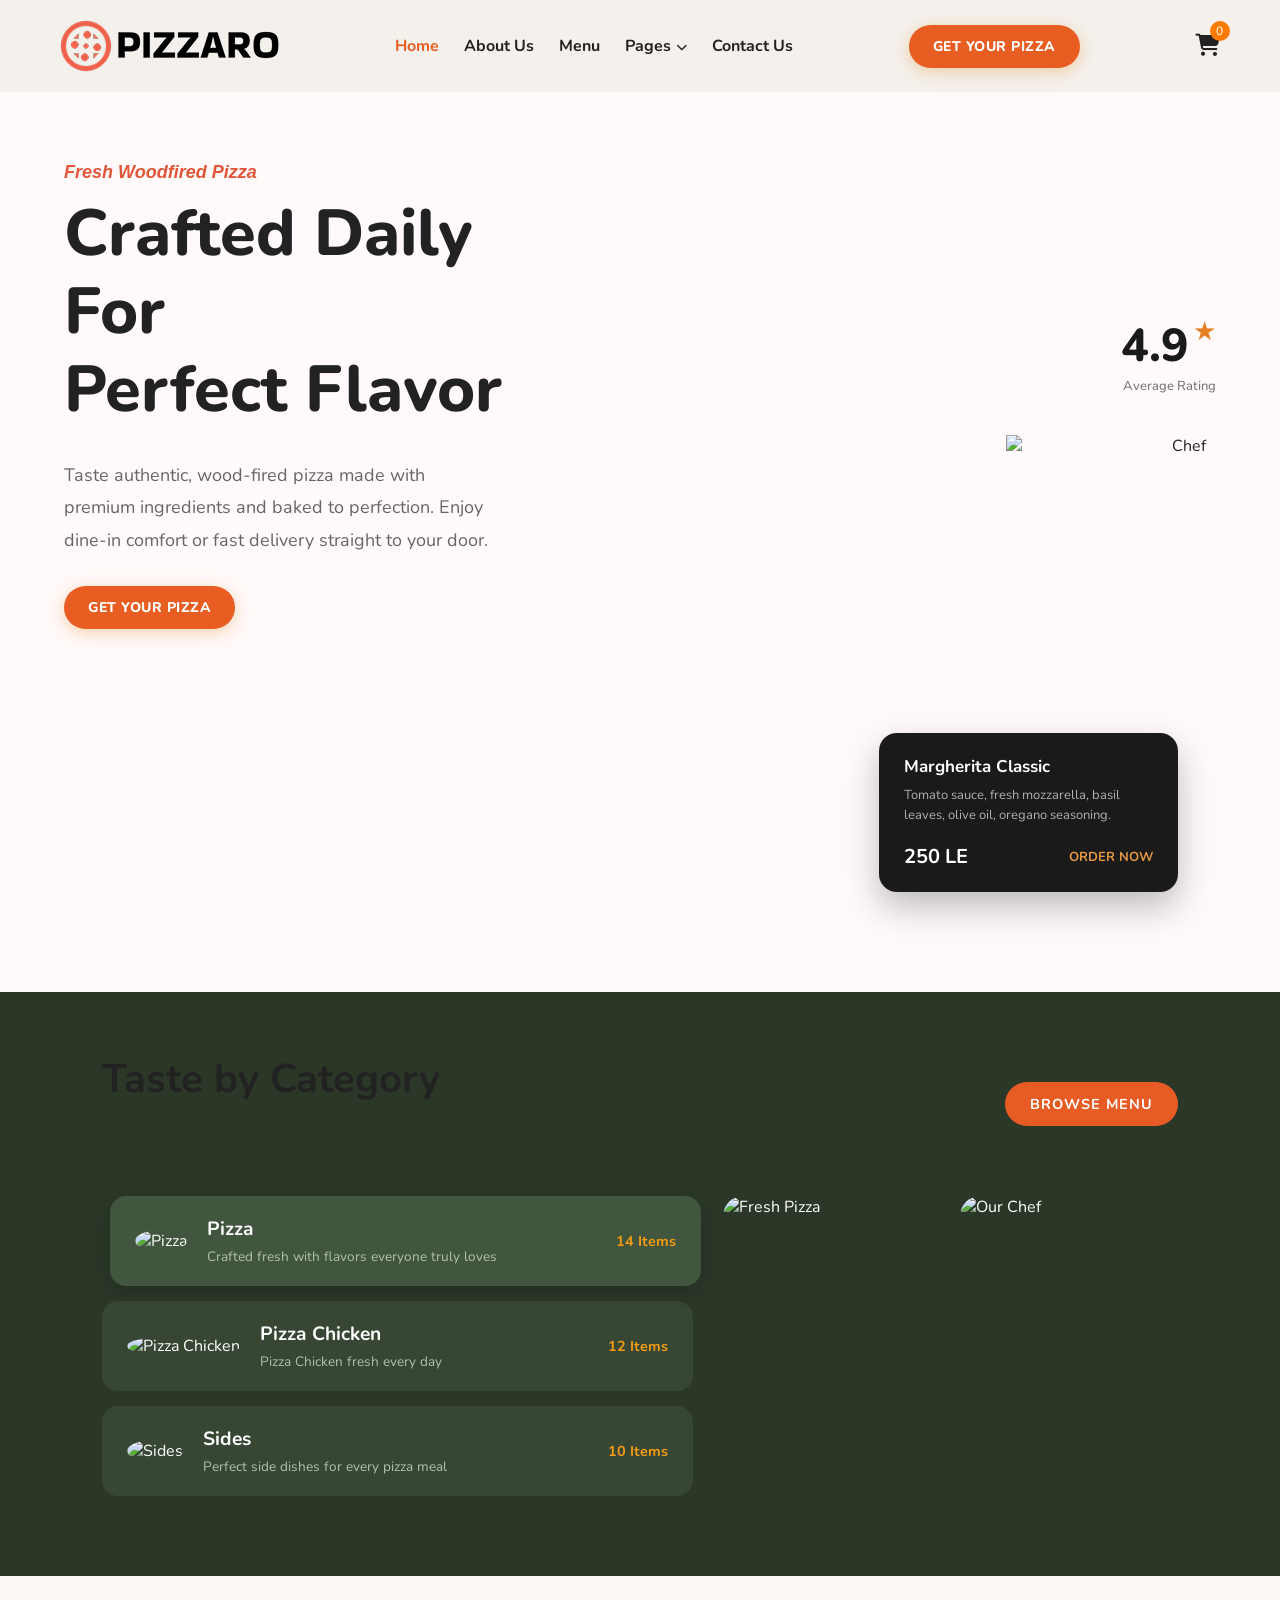
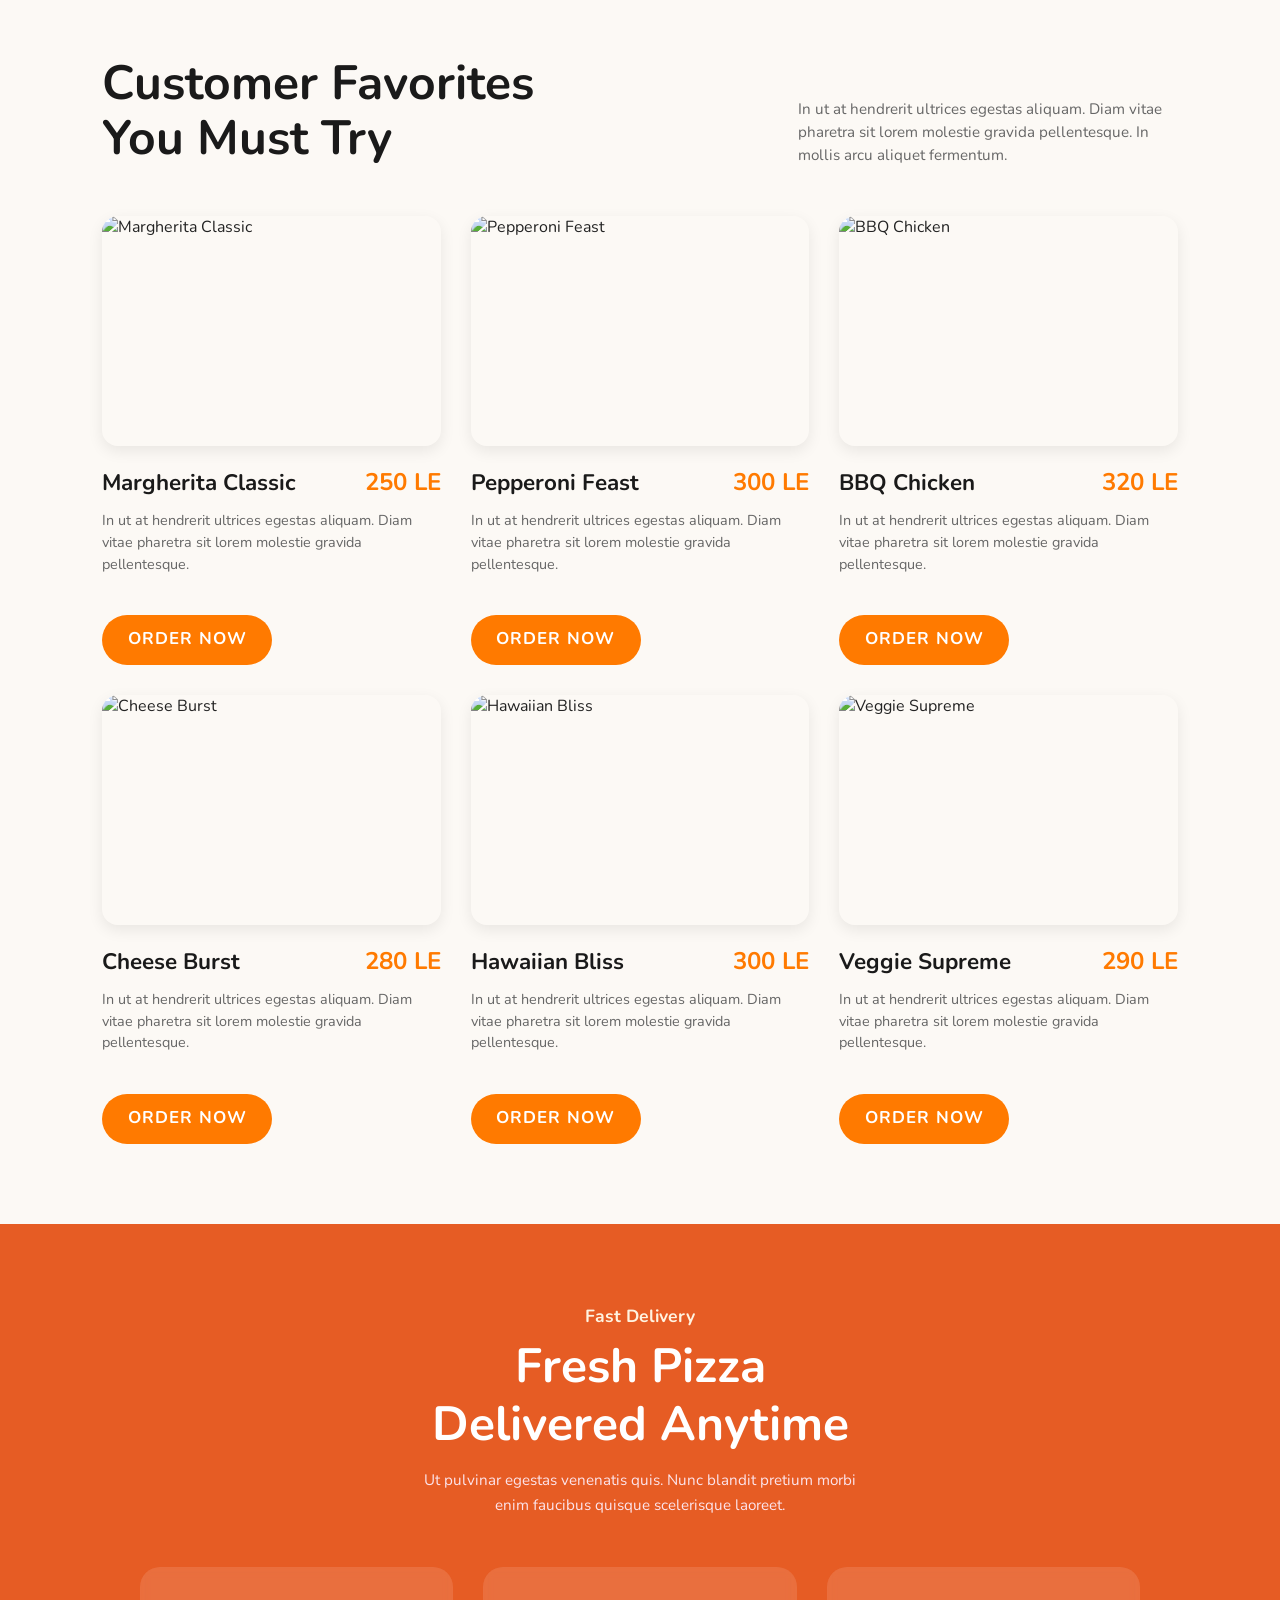
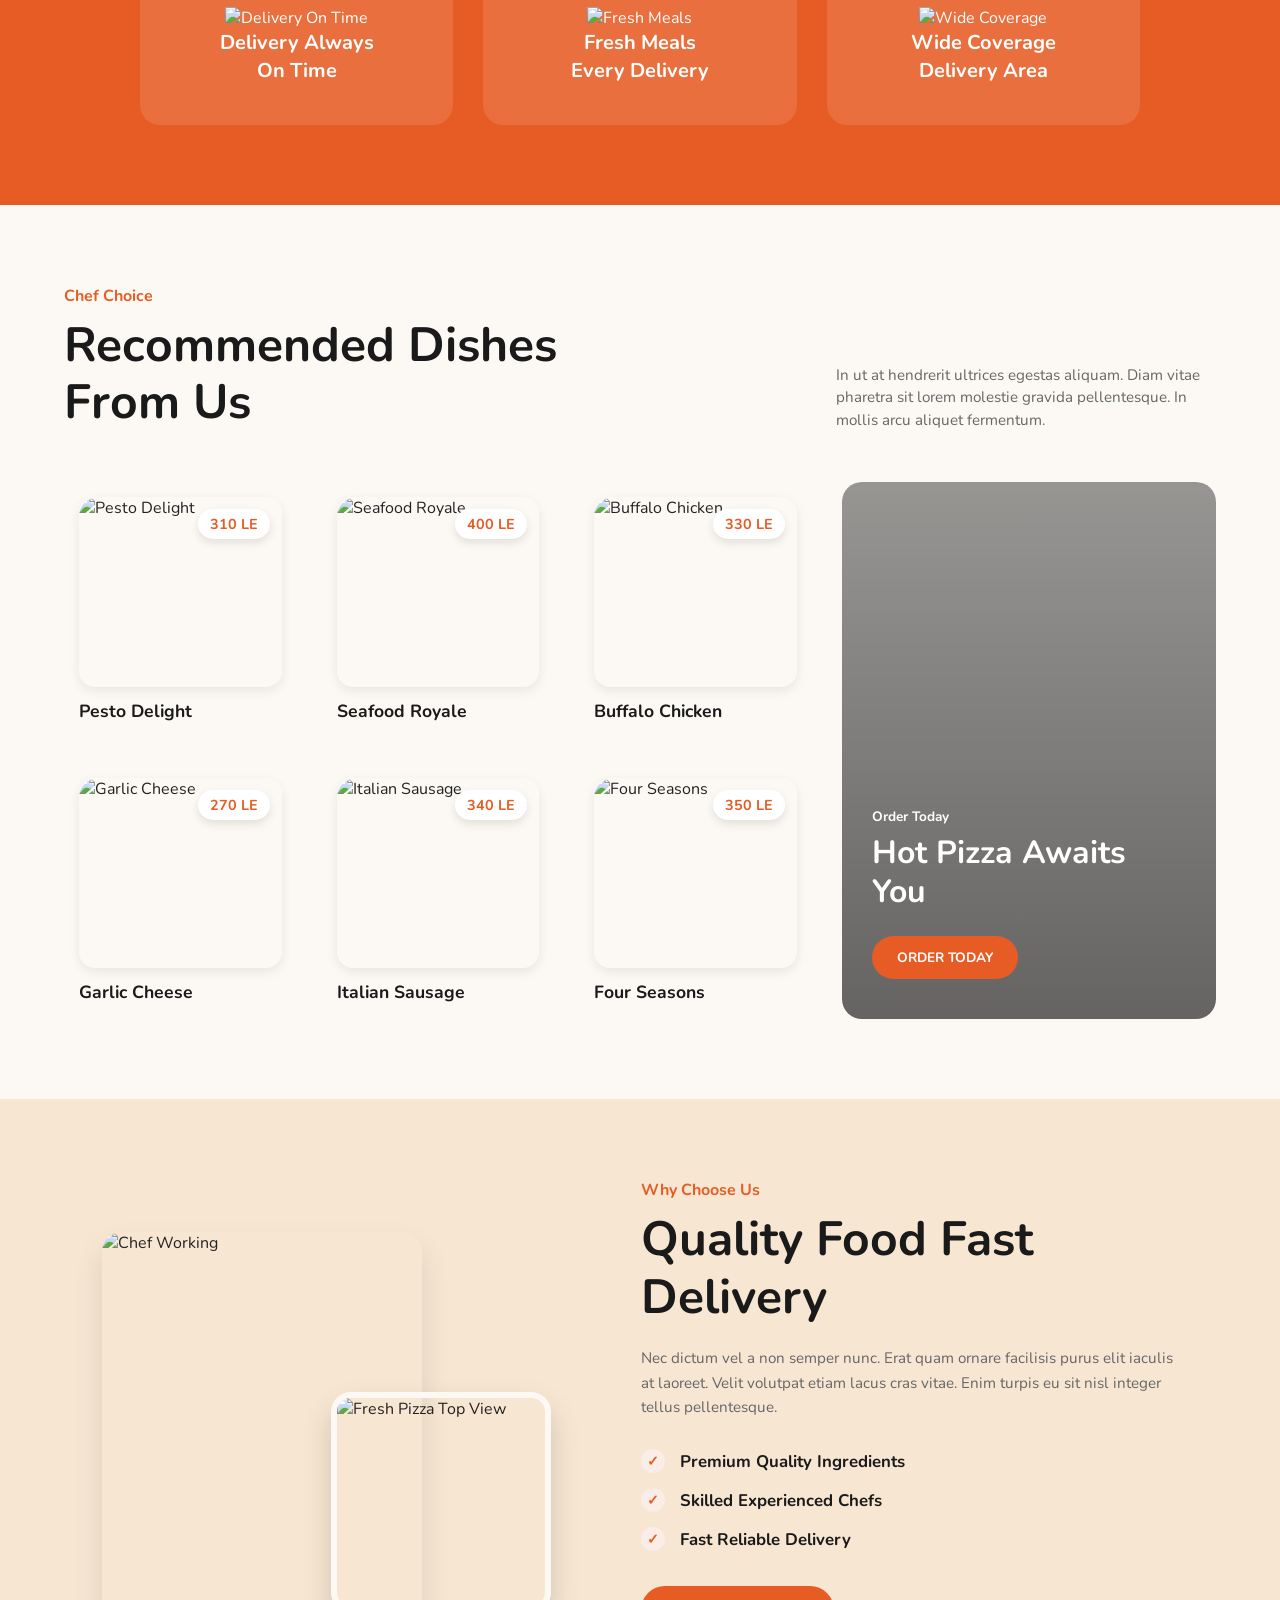
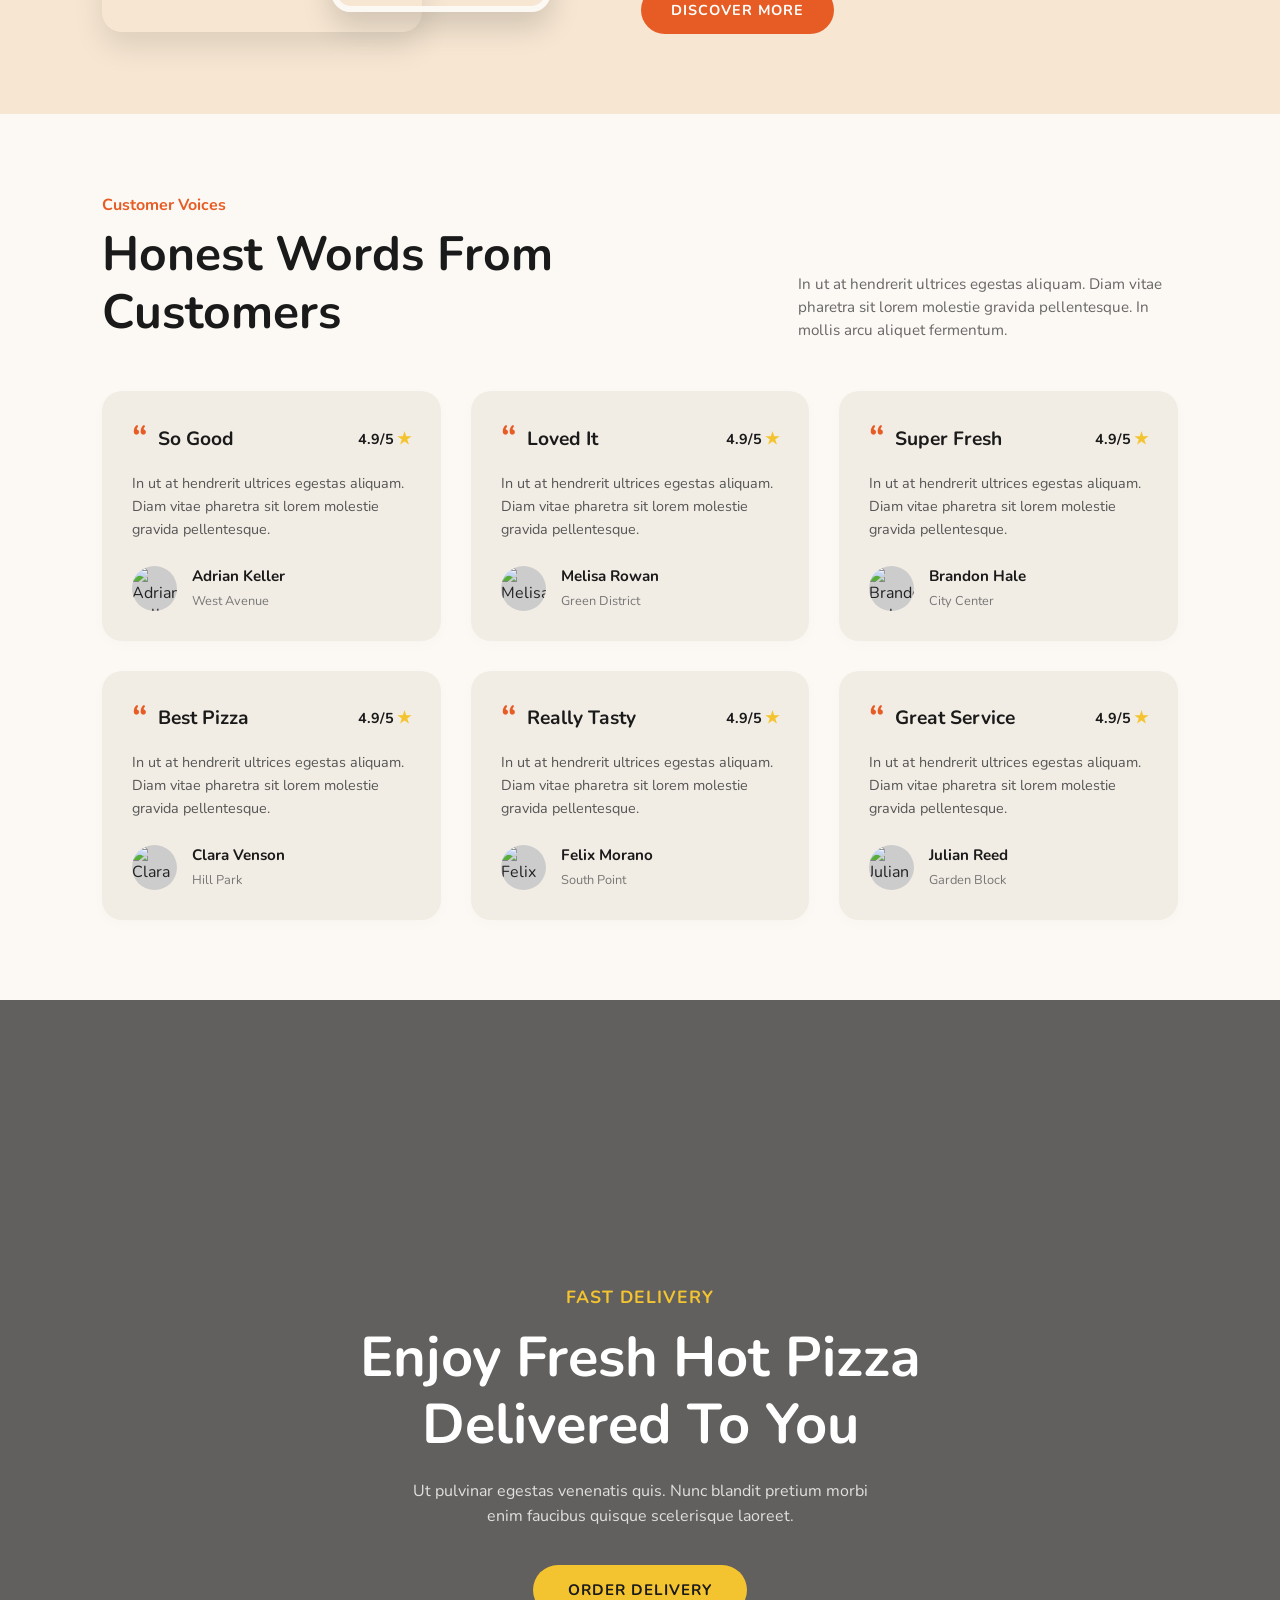
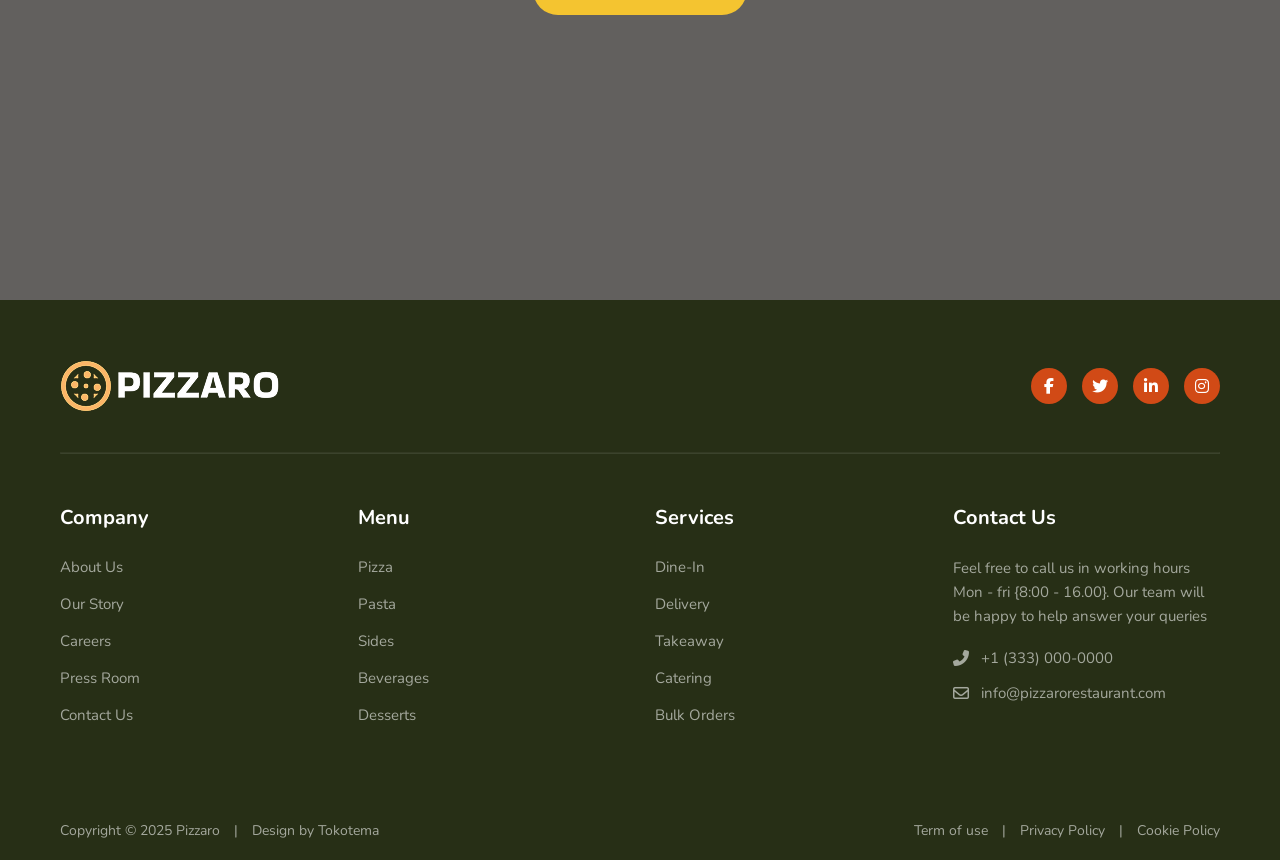
==== commit 581a2bf0: "Remove DArk Mode" ====
--- a/index.html
+++ b/index.html
@@ -41,13 +41,13 @@
                 <li class="mobile-only"><a href="menu.html" class="btn-pizza">GET YOUR PIZZA</a></li>
             </ul>
 
-            <a href="menu.html" class="btn-pizza desktop-only">GET YOUR PIZZA</a>
+            <a href="login.html" class="btn-pizza desktop-only">GET YOUR PIZZA</a>
 
             <div class="cart-box" id="cartBox">
                 <i class="fa-solid fa-cart-shopping"></i>
                 <span id="cart-count">0</span>
             </div>
-            <button id="darkMode">🌙</button>
+          
         </nav>
     </header> 
 
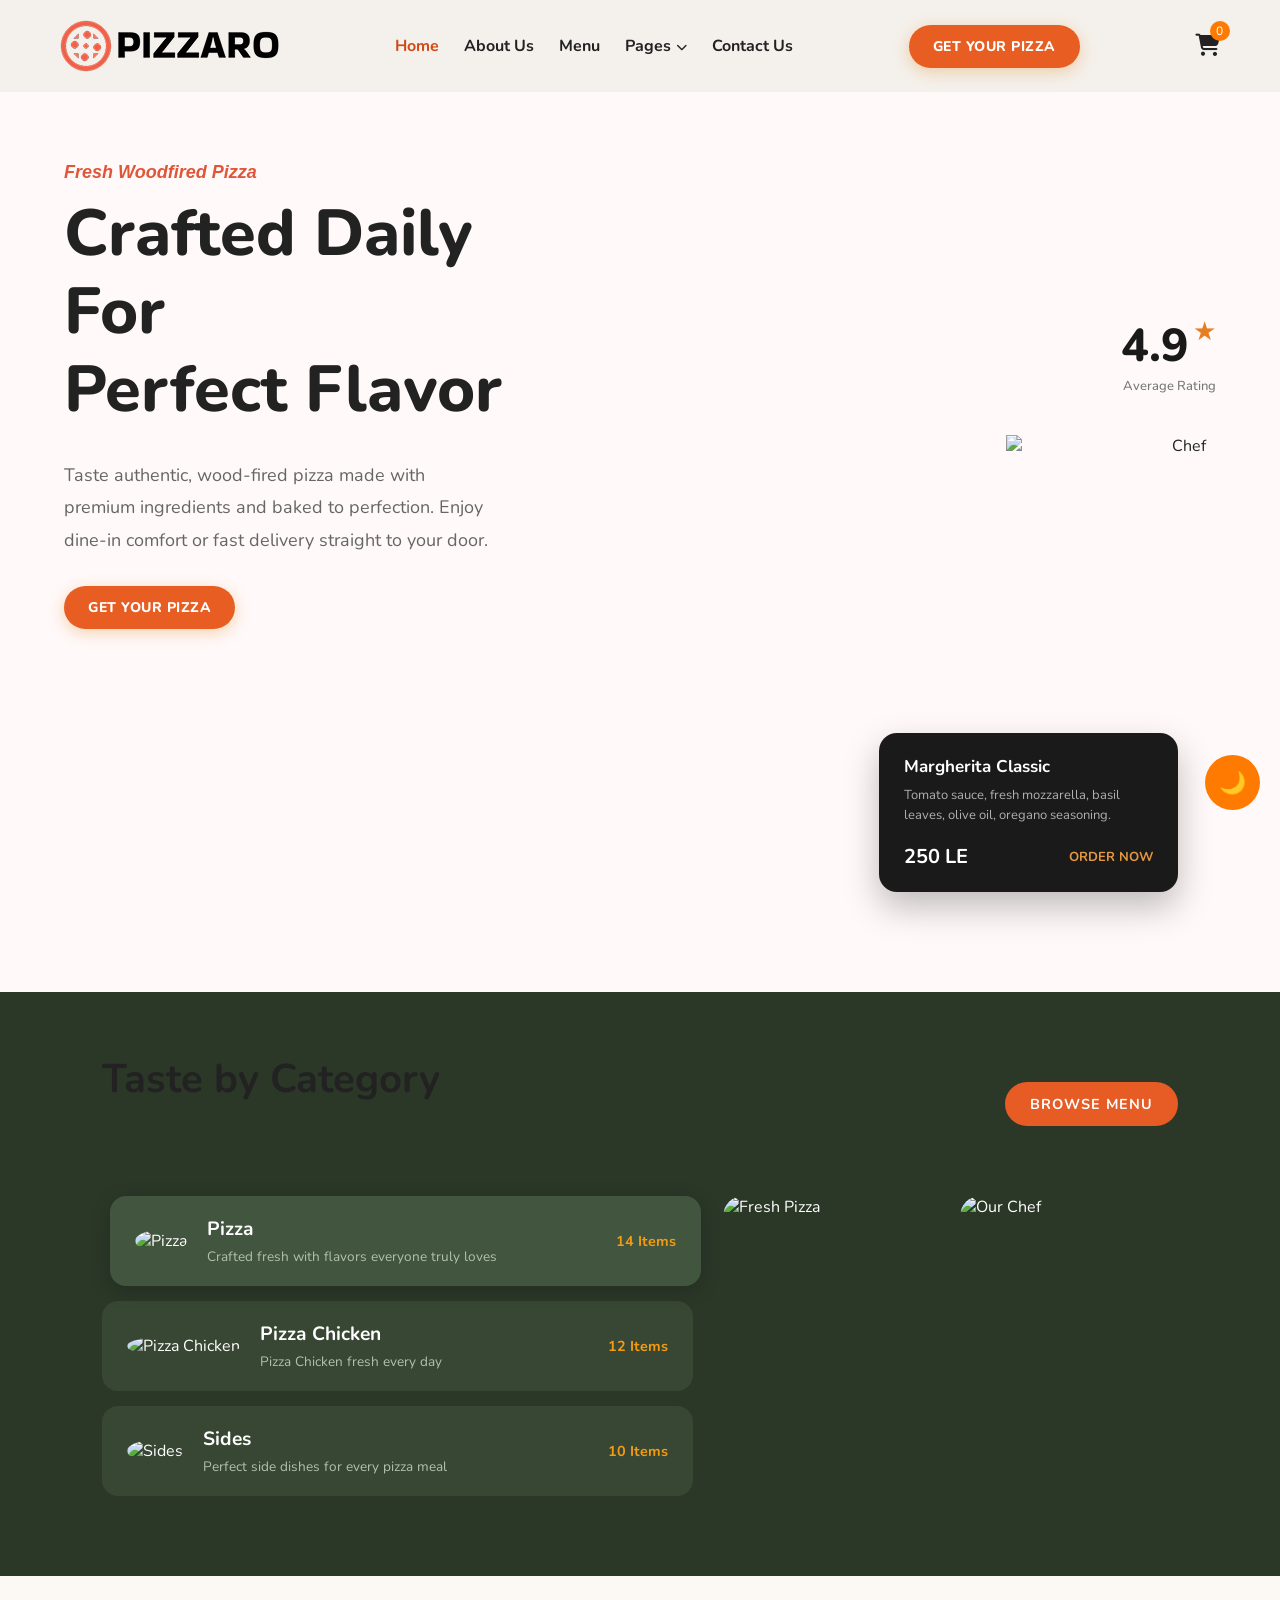
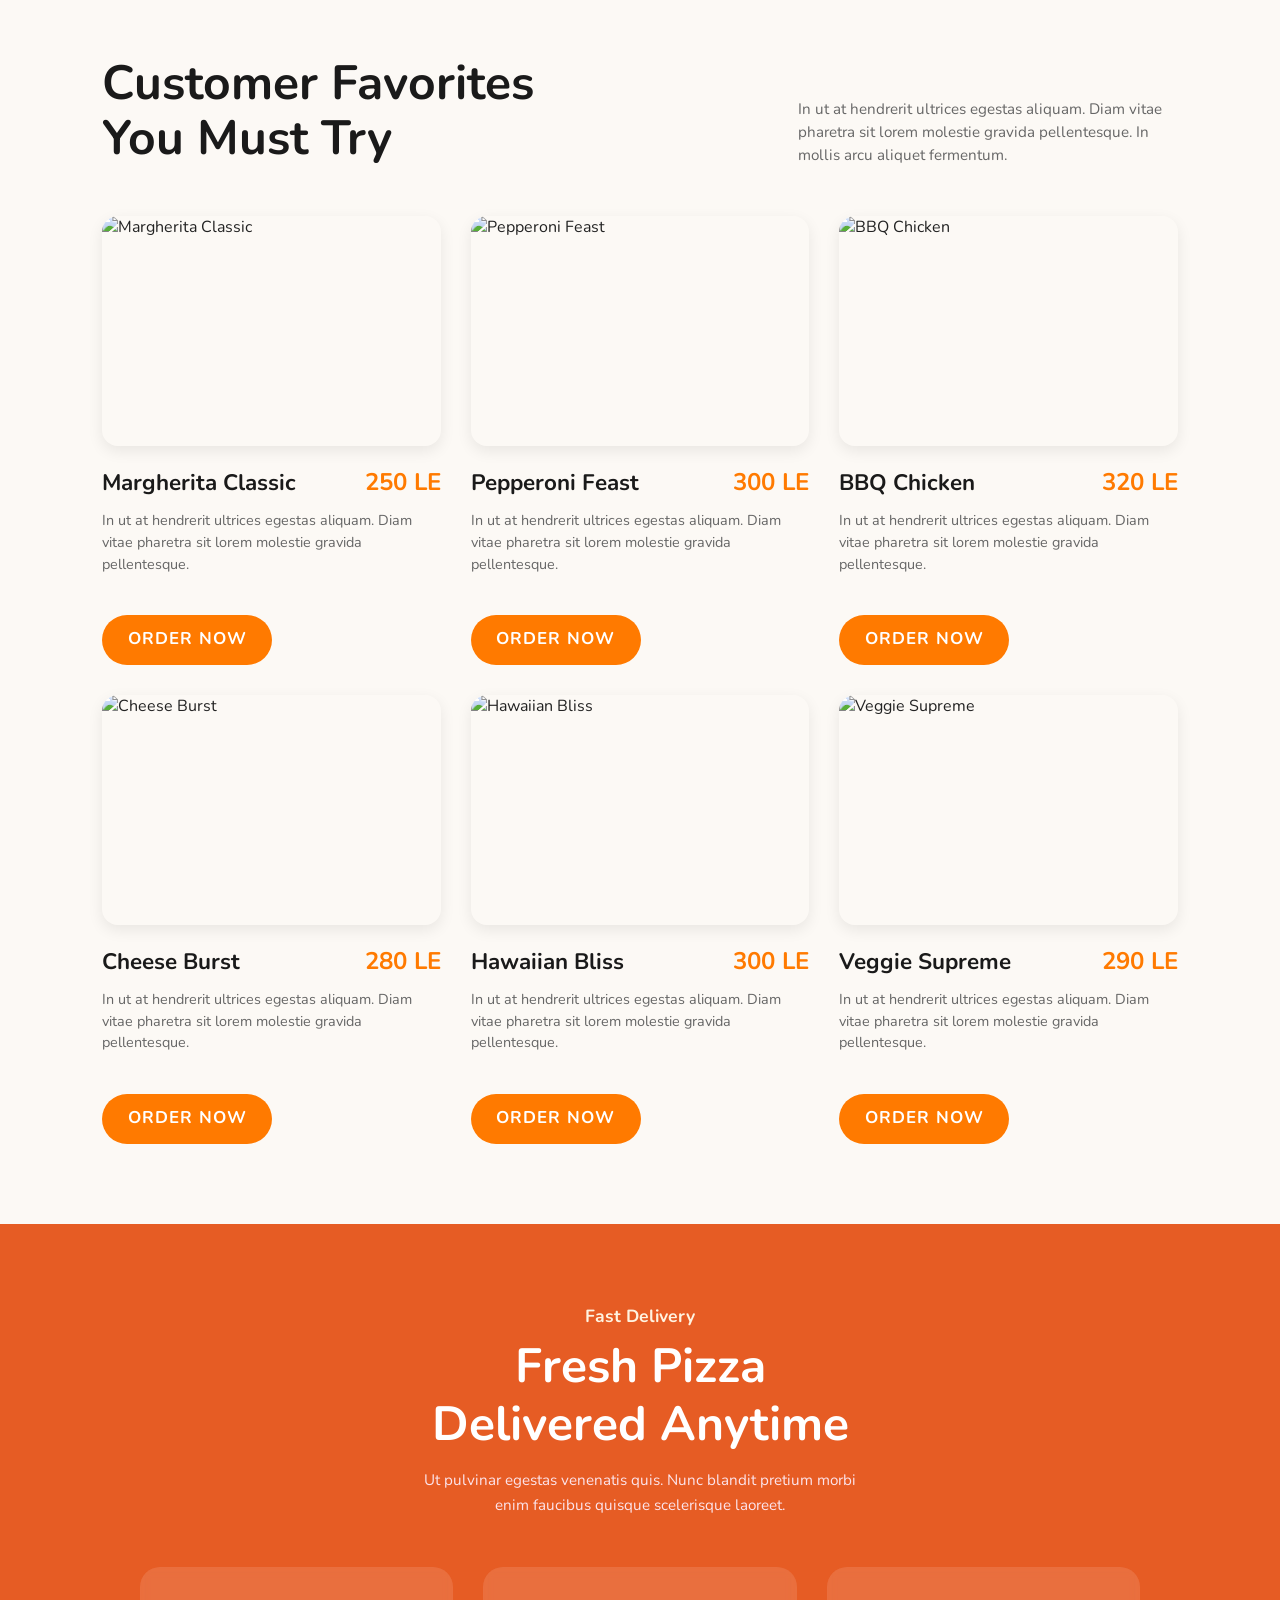
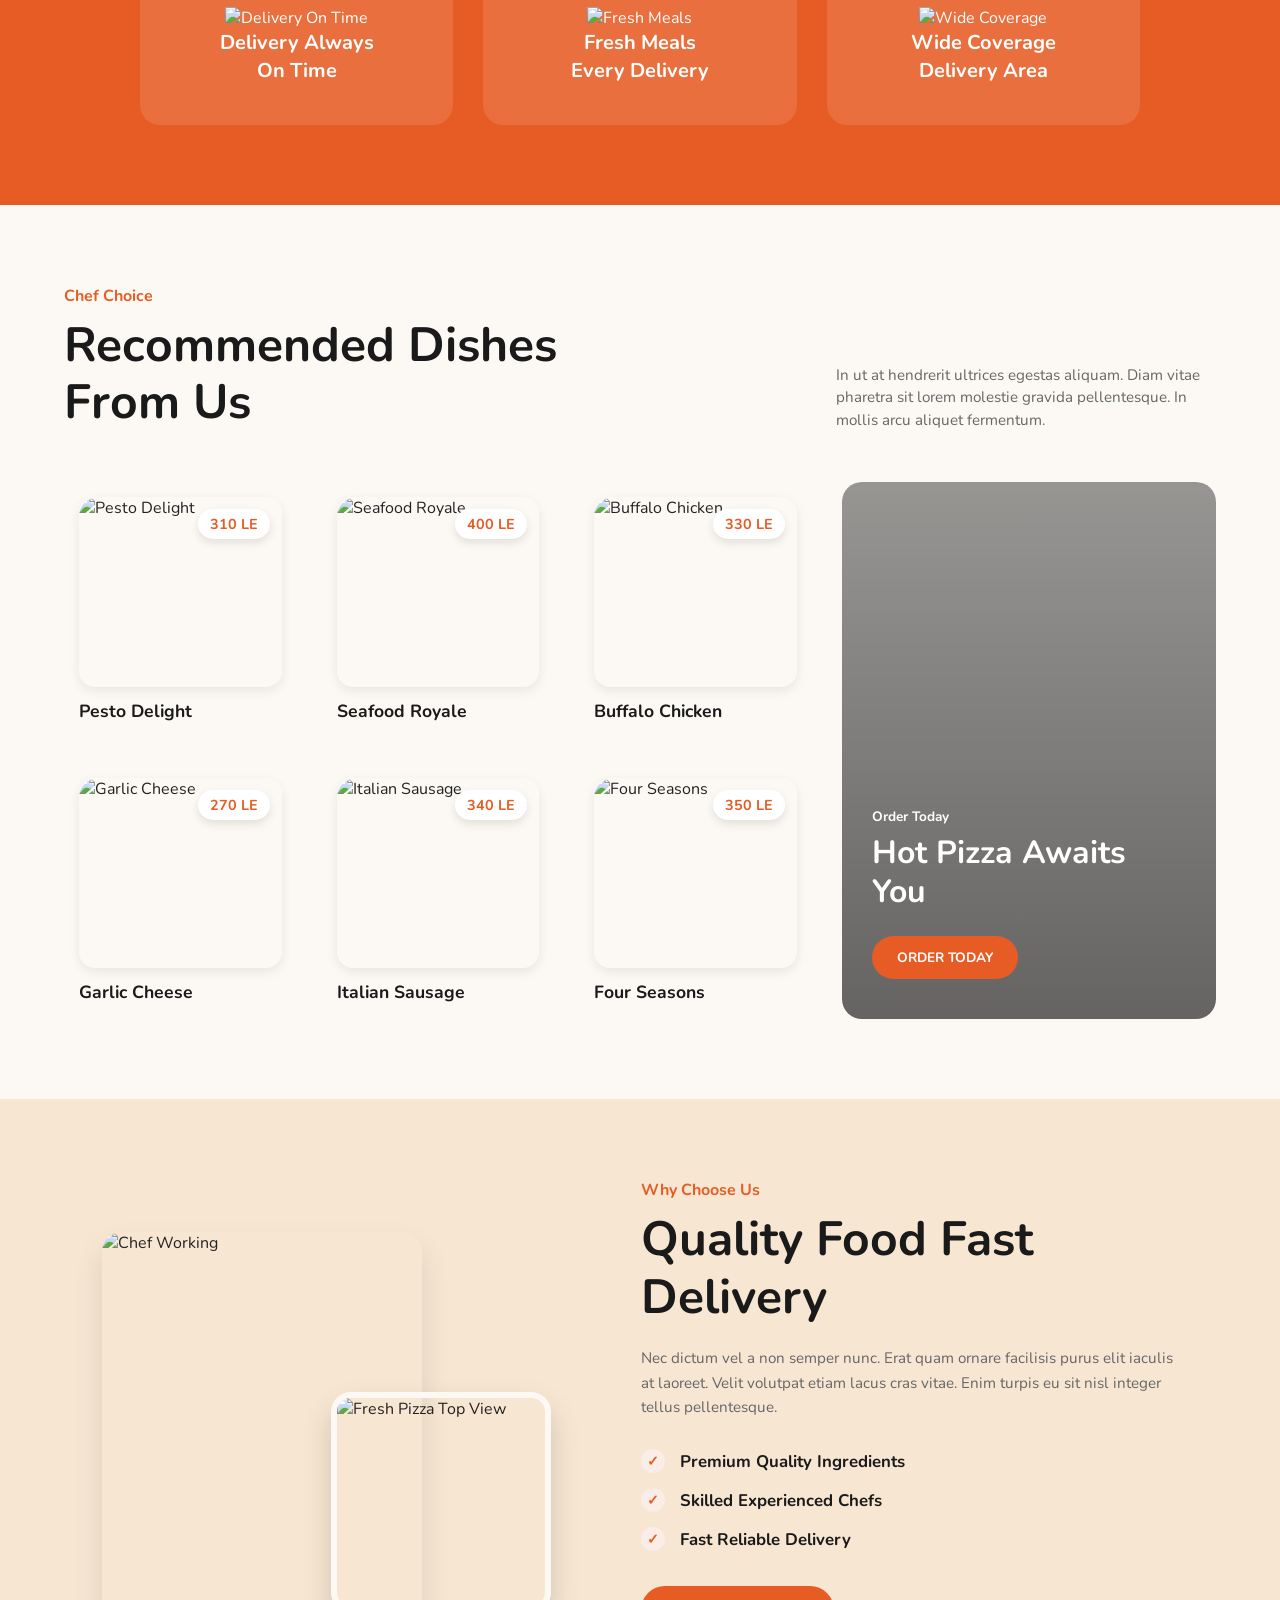
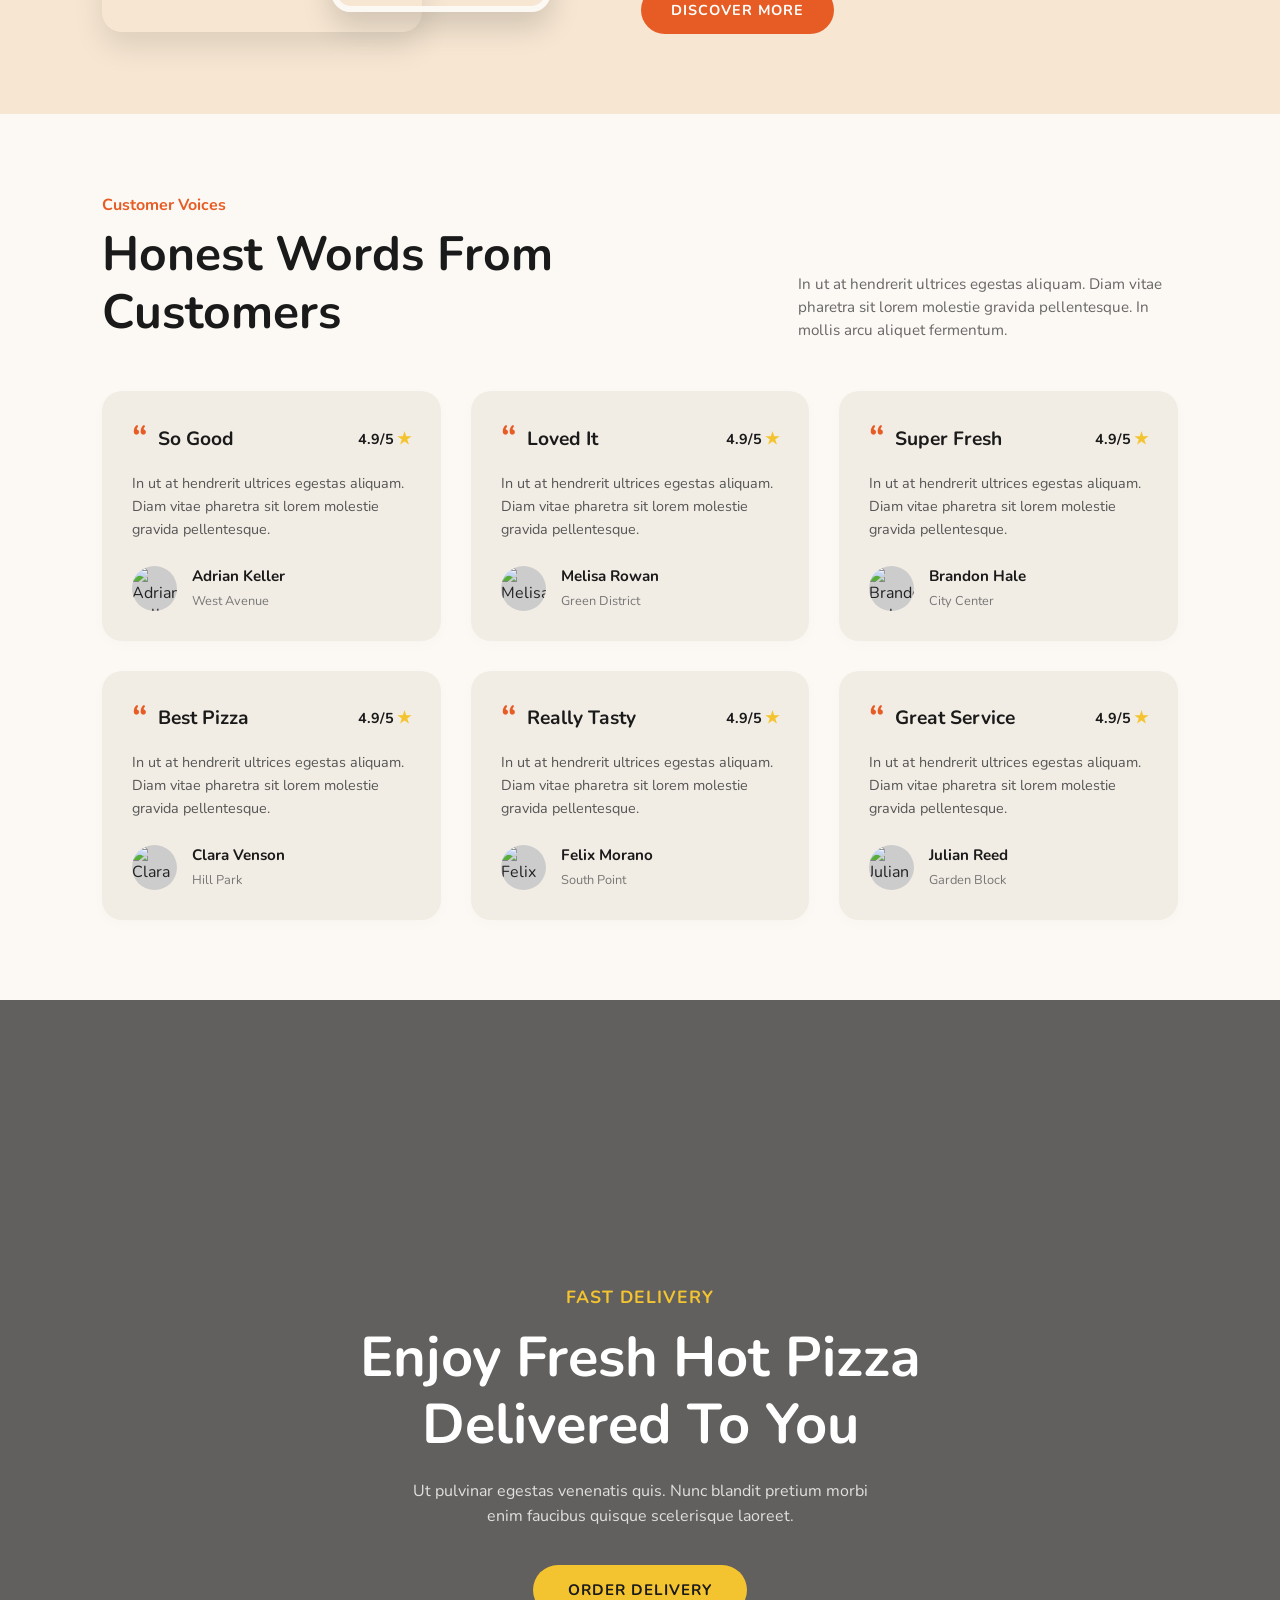
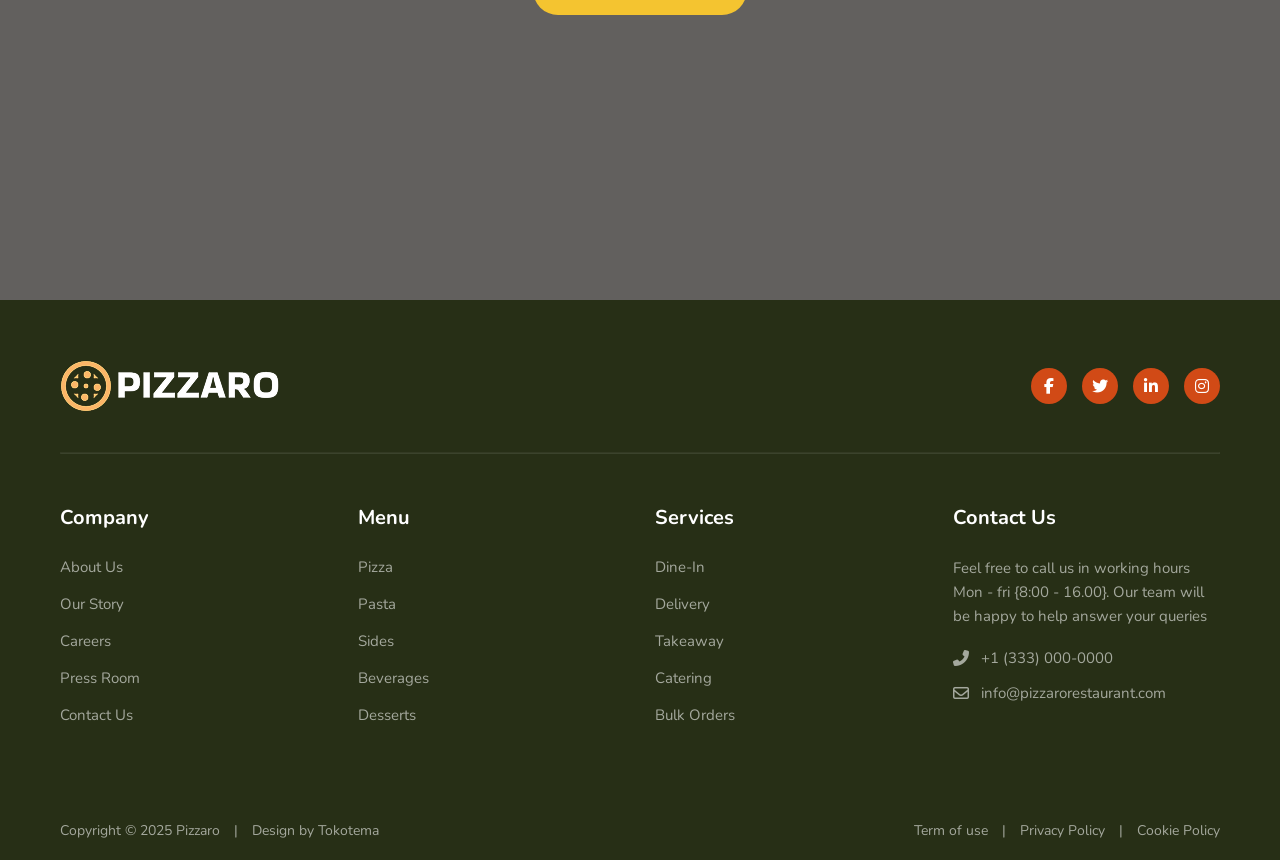
==== commit 396b17e9: "Update index.html" ====
--- a/index.html
+++ b/index.html
@@ -47,7 +47,9 @@
                 <i class="fa-solid fa-cart-shopping"></i>
                 <span id="cart-count">0</span>
             </div>
-          
+            <button id="darkMode">
+    🌙
+</button>
         </nav>
     </header> 
 
@@ -529,4 +531,4 @@
     <script src="assets/JS/main.js"></script>
     <script src="assets/JS/menu.js"></script>
 </body>
-</html>+</html>
--- a/assets/CSS/menu.css
+++ b/assets/CSS/menu.css
@@ -134,7 +134,7 @@
 
 .nav-links li a:hover,
 .nav-links li a.active {
-    color: #e85d22; /* اللون البرتقالي */
+    color:  #d14a16;           /* البرتقالي الأساسي (اللوجو، الأزرار، التميزات) */
 }
 
 /* أيقونة السهم في القائمة */
@@ -183,7 +183,7 @@
 }
 
 .dropdown-menu li a:hover {
-    color: #e85d22;
+    color: #d14a16;
     background-color: rgba(232, 93, 34, 0.05);
 }
 
@@ -308,6 +308,73 @@
 
 
 
+/* قسم About Us الأول */
+.about-hero-section {
+    display: flex;
+    justify-content: space-between;
+    align-items: flex-end;
+    padding: 0 6%;
+    margin-top: 110px;
+}
+
+.about-text-content {
+    max-width: 600px;
+}
+
+.about-text-content h1 {
+    font-size: 48px;
+    font-weight: 700;
+    color: #1a1a1a;
+    margin-bottom: 15px;
+    letter-spacing: -0.5px;
+}
+
+.about-text-content p {
+    color: #666;
+    font-size: 15.5px;
+    line-height: 1.75;
+}
+
+.right-breadcrumb {
+    font-size: 12px;
+    font-weight: 700;
+    letter-spacing: 0.8px;
+    margin-bottom: 15px;
+}
+
+.right-breadcrumb a {
+    text-decoration: none;
+    color: #e0533d;
+}
+
+.right-breadcrumb span {
+    color: #777;
+    margin-left: 3px;
+}
+
+
+.passion-daily-section {
+    min-height: 100vh;
+    padding: 90px 6% 30px 6%;
+    background-color: #f7f5f0;
+    display: flex;
+    flex-direction: column;
+    justify-content: space-between;
+}
+
+.passion-container {
+    display: flex;
+    justify-content: space-between;
+    align-items: center;
+    gap: 60px;
+}
+
+
+
+
+
+
+
 .about{
     width:100%;
     padding:90px 8%;
@@ -323,7 +390,7 @@
 }
 
 .about-text span{
-    color:#ff8a00;
+    color:#d14a16;
     font-weight:bold;
     font-size:20px;
 }
@@ -461,6 +528,7 @@
     width:170px;
     height:50px;
     border:none;
+    
     border-radius:30px;
     background:#ff7a00;
     color:white;
@@ -476,6 +544,7 @@
 .menu-btn{
     width:170px;
     height:50px;
+    margin-top: 20px;
     border:2px solid #ff7a00;
     border-radius:30px;
     background:transparent;
@@ -1386,4 +1455,4 @@
 
 body.dark .footer{
     background:#111;
-}+}
